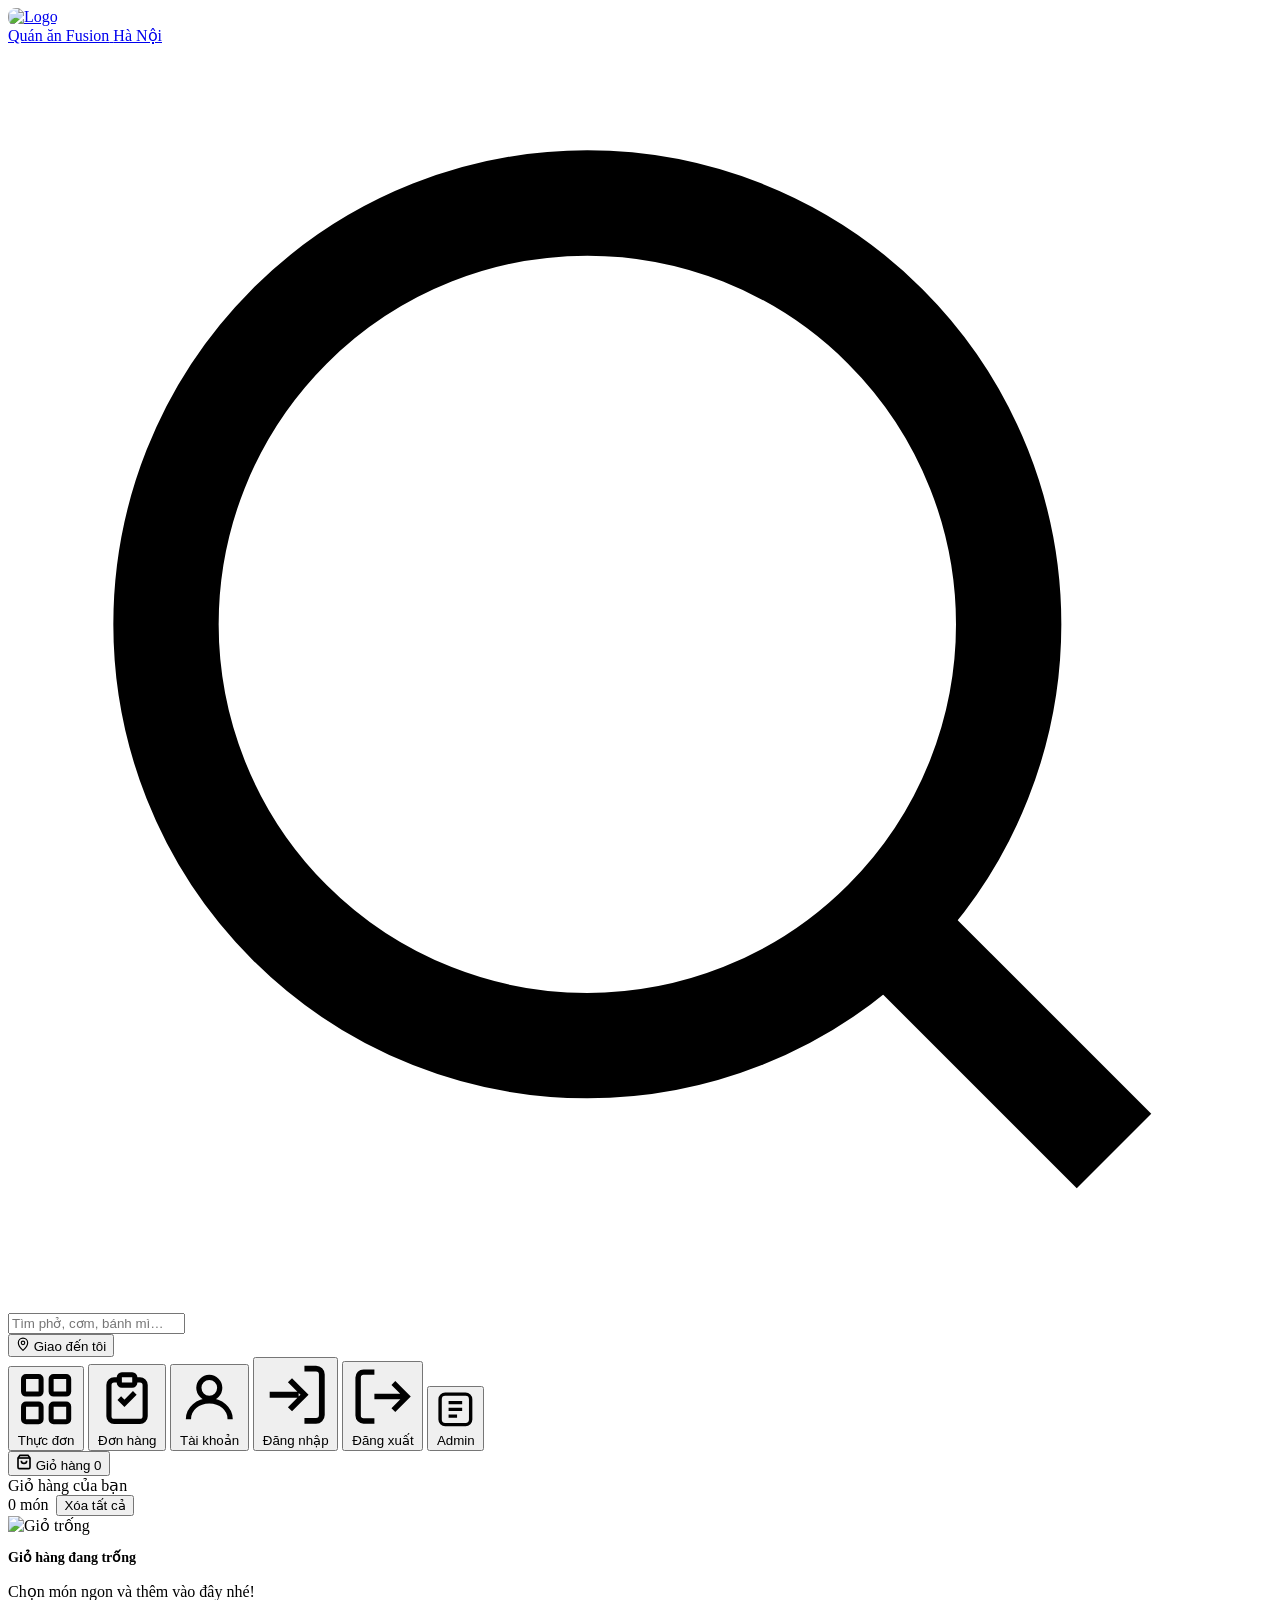
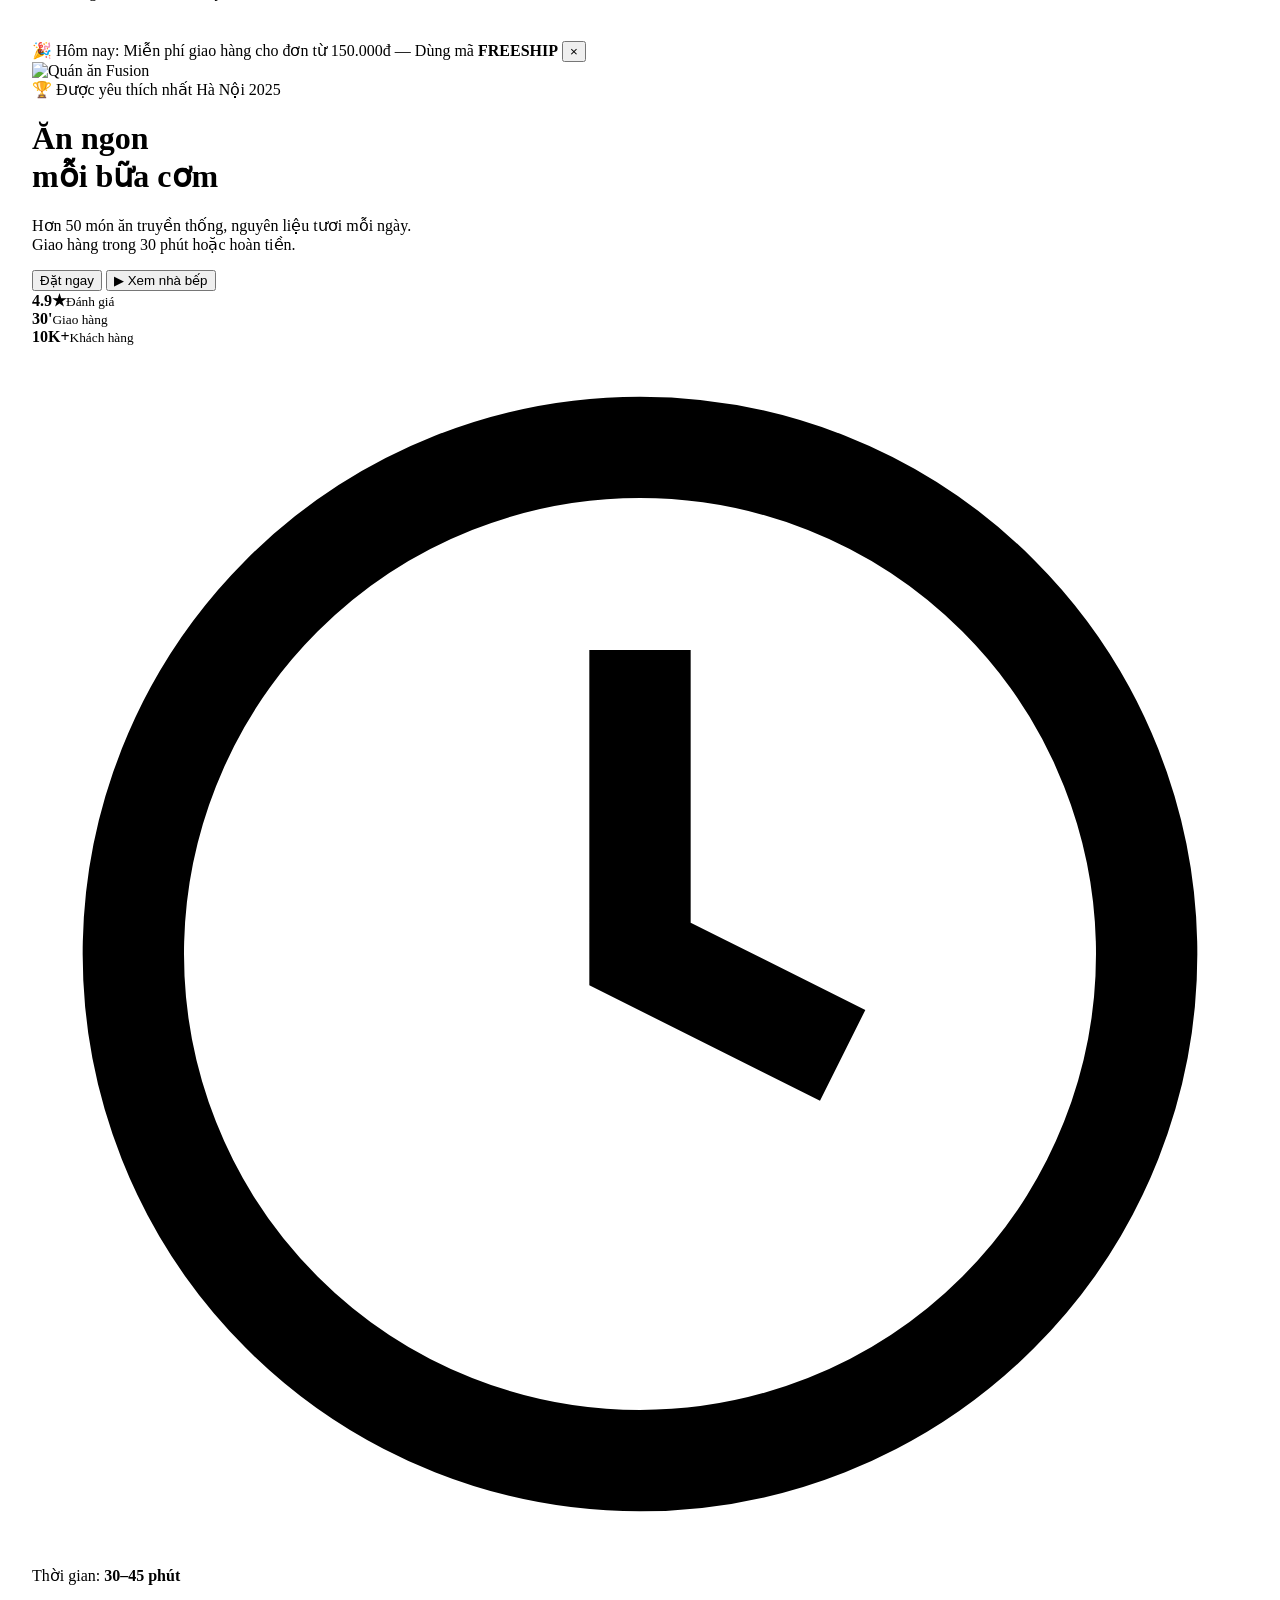
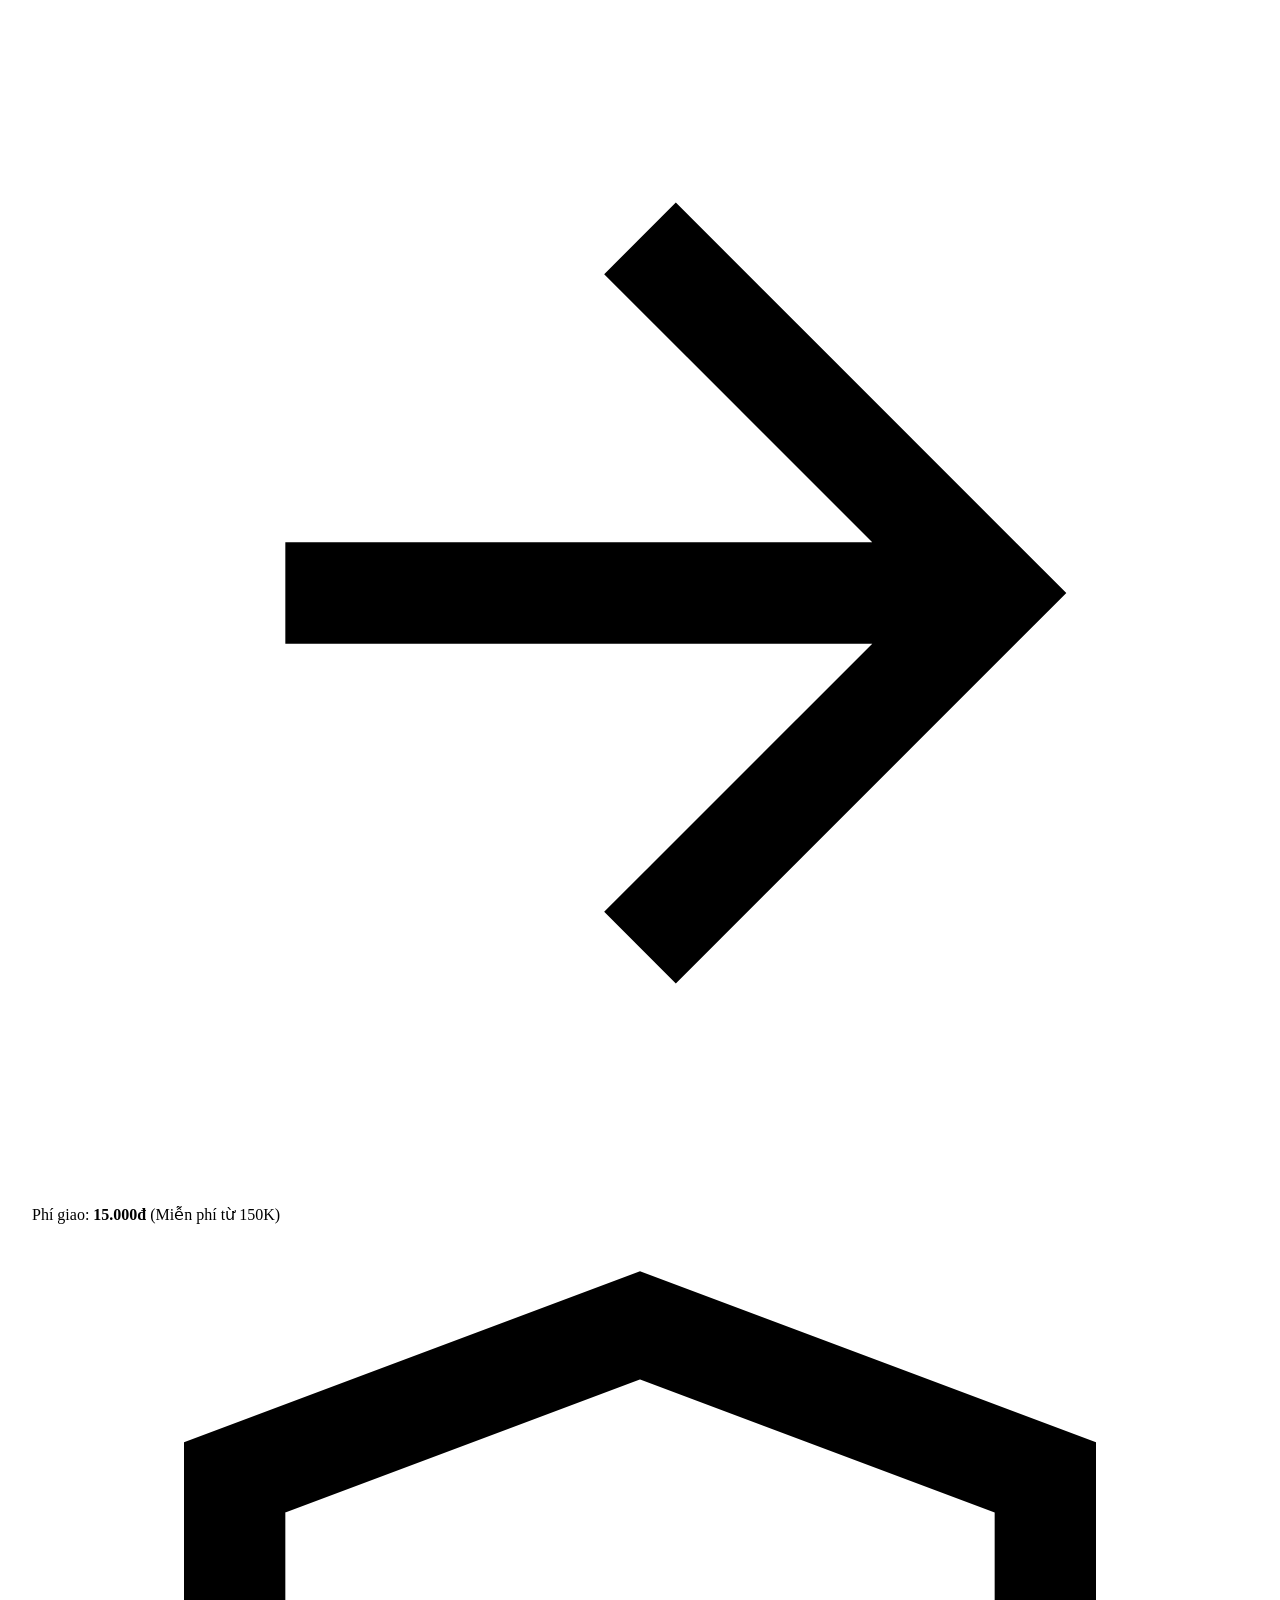
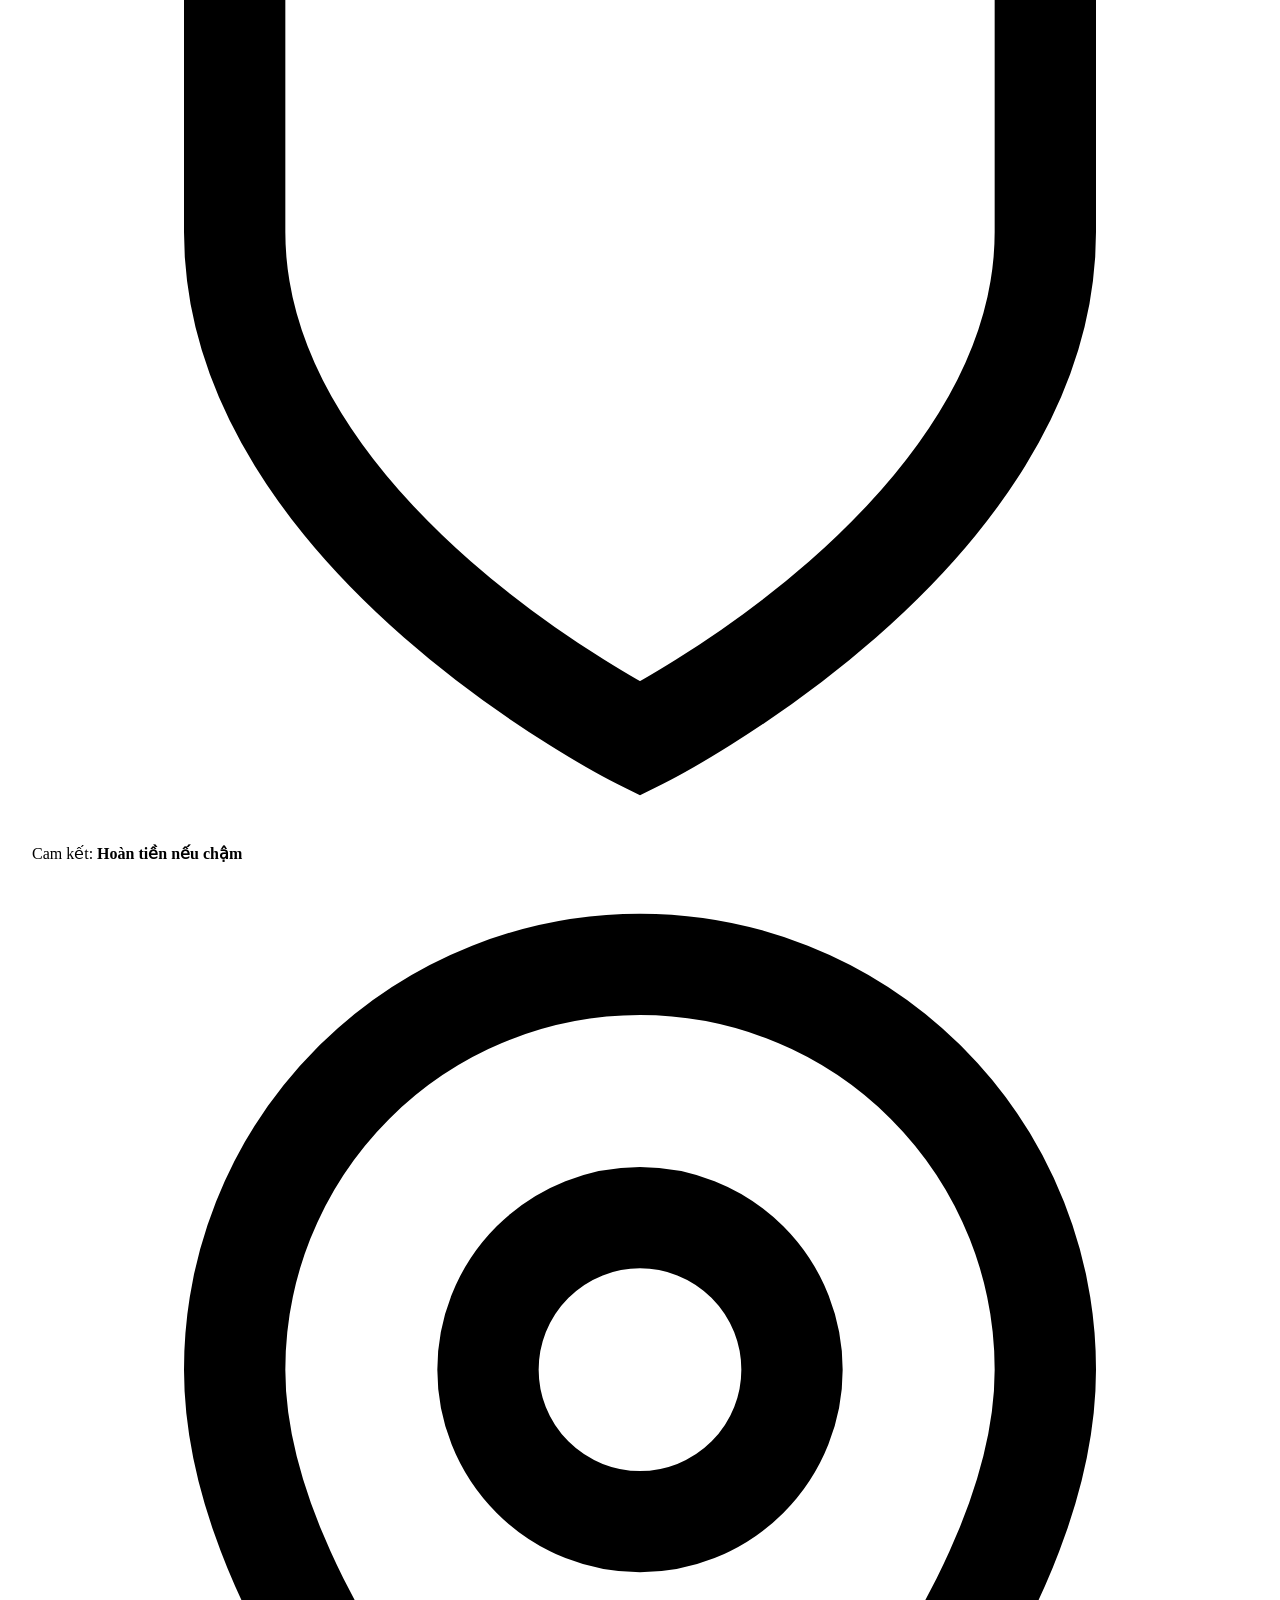
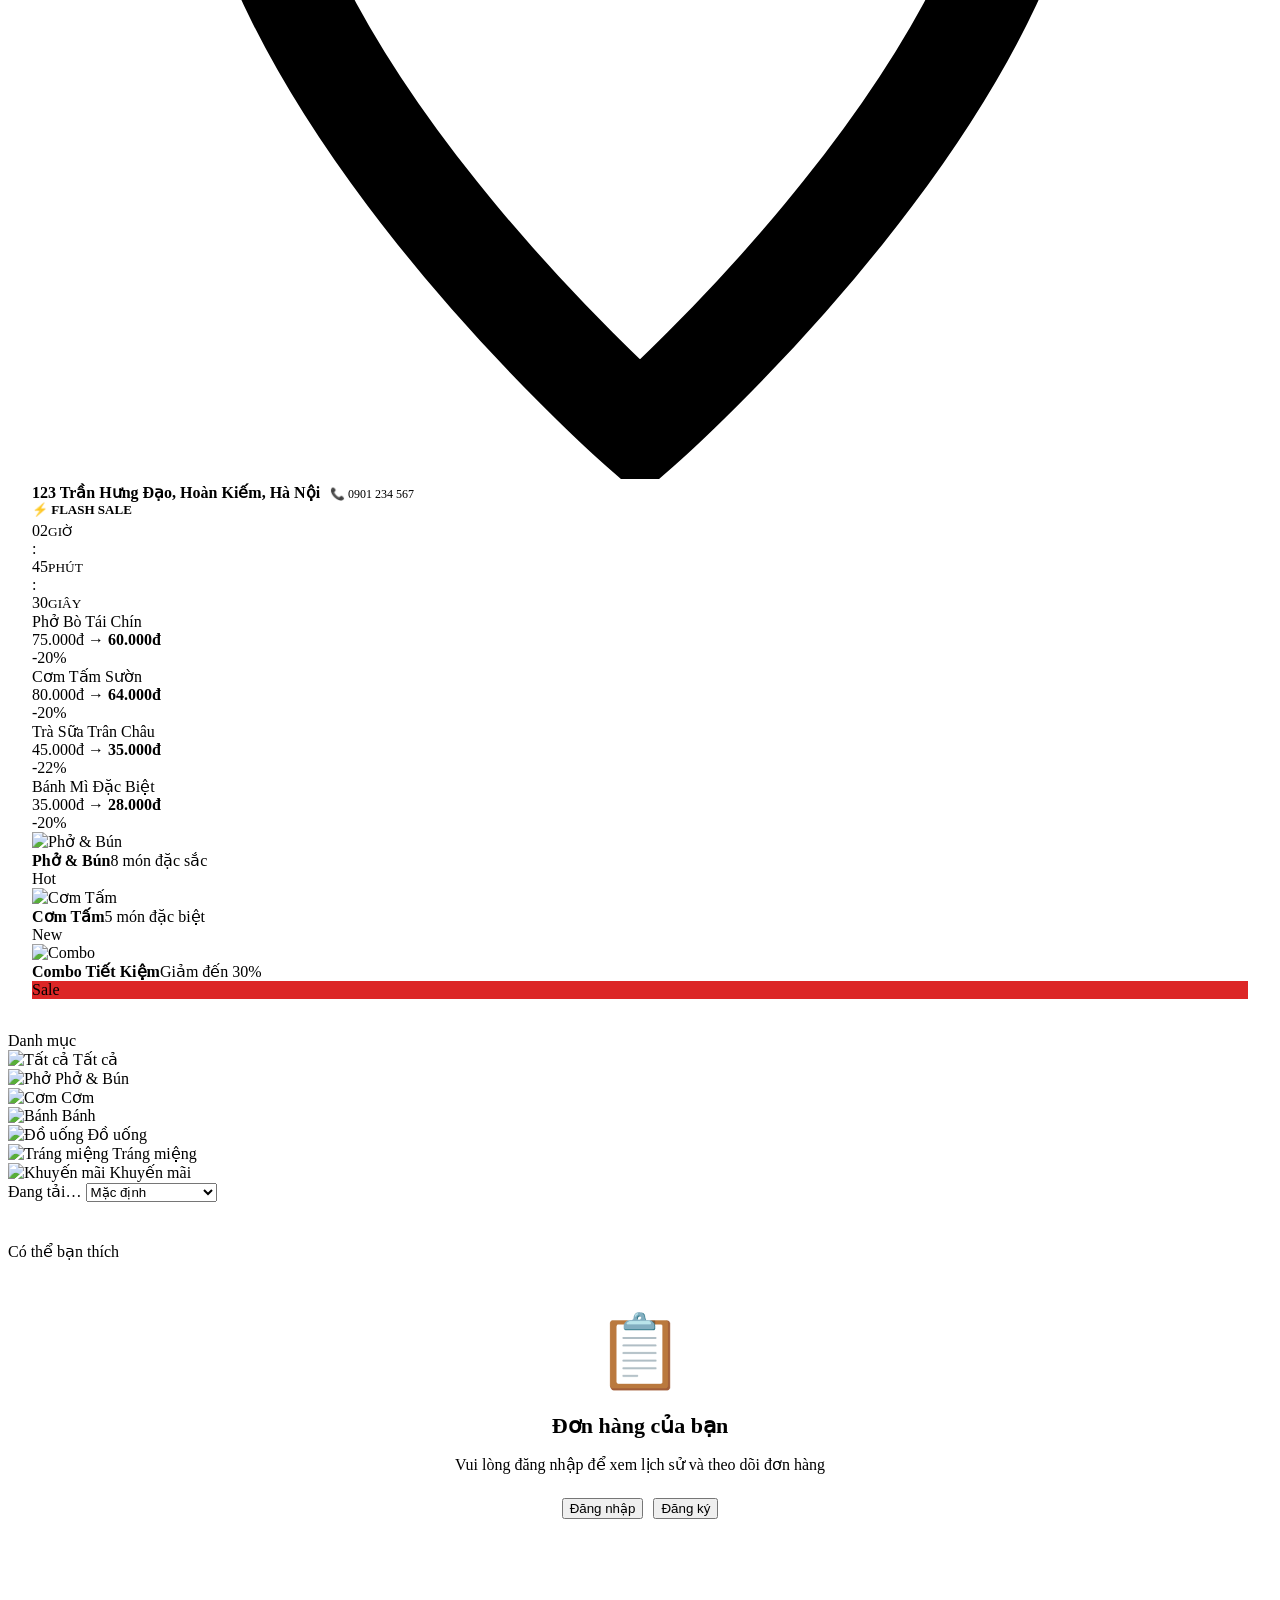
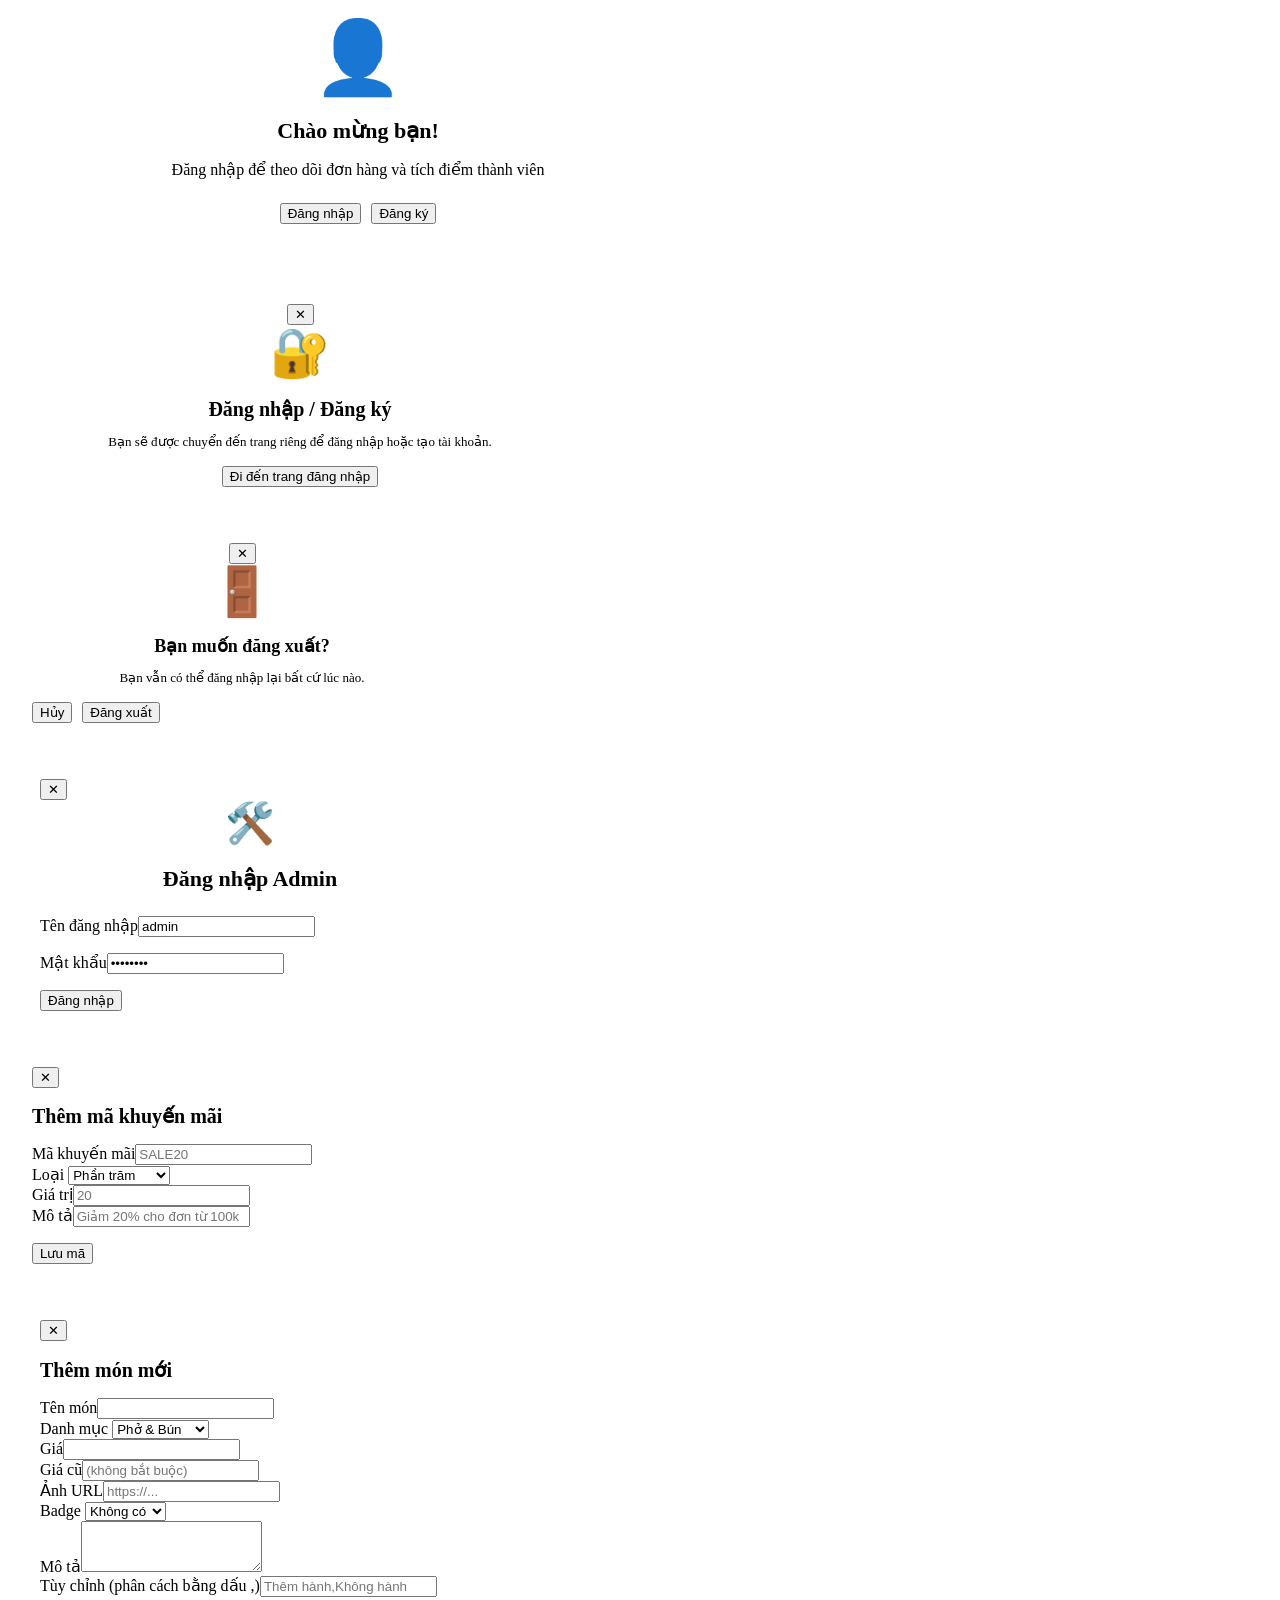
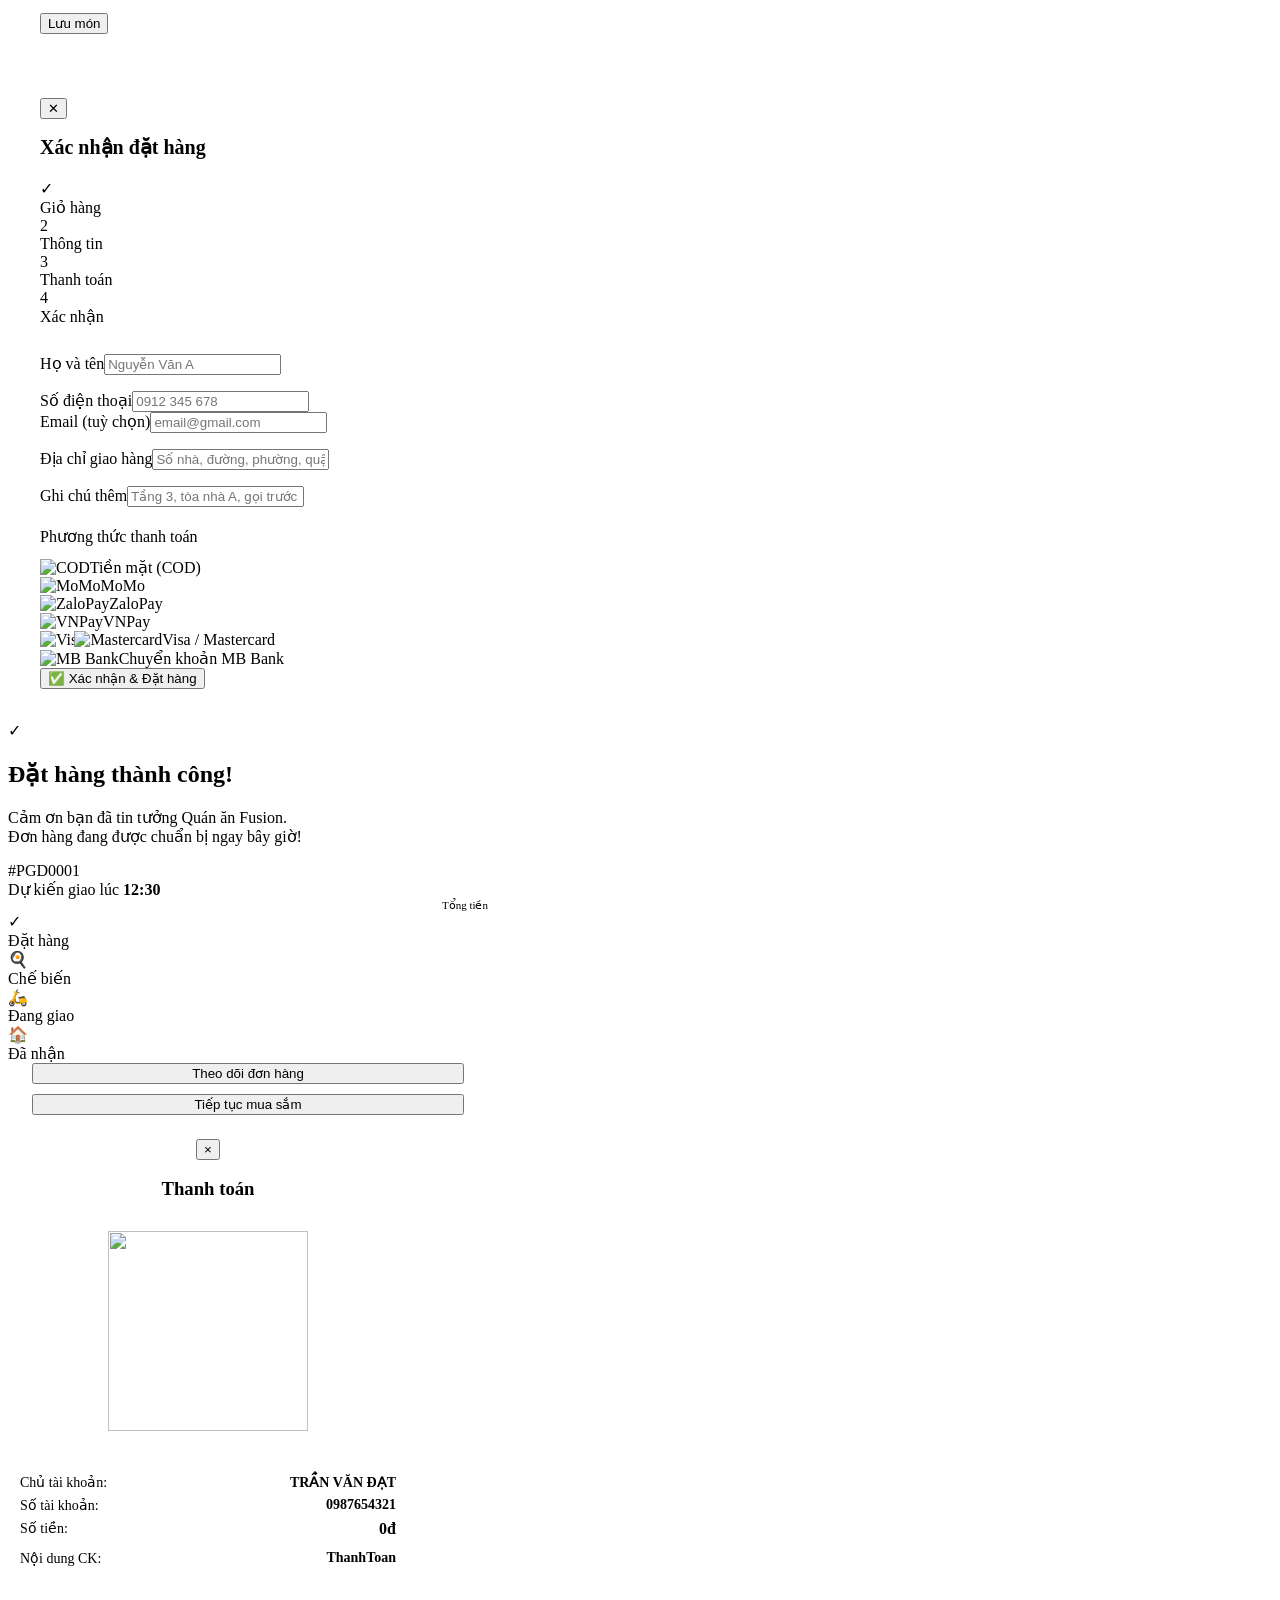
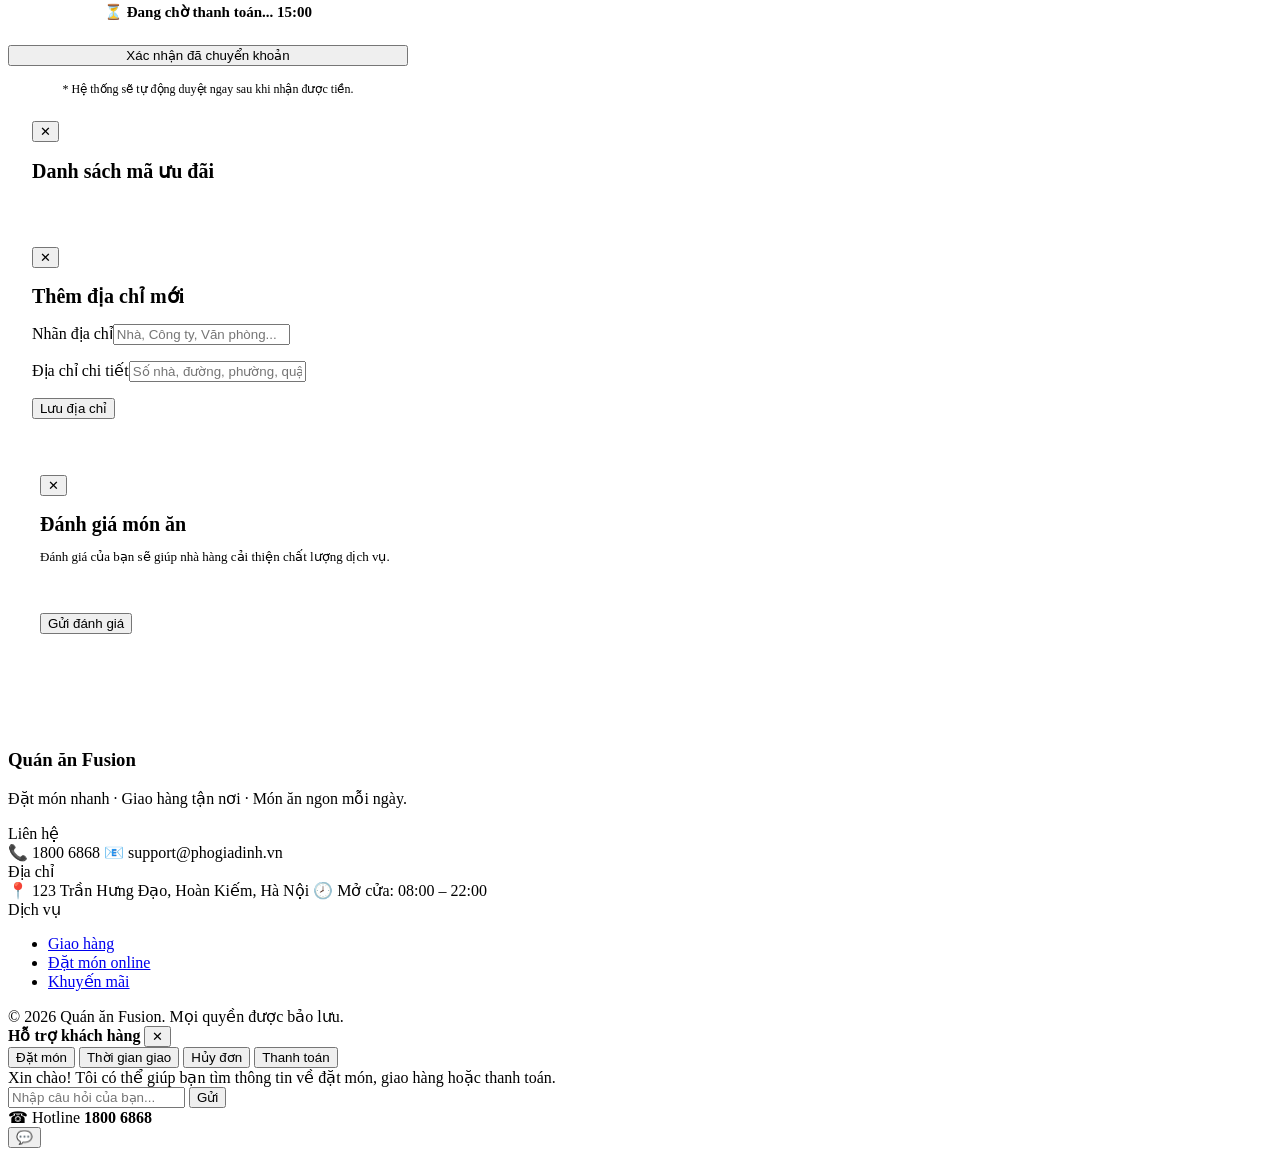
==== index.html @ 7b7c15d0 "Khoi tao trang chu index.html va cau truc co ban" ====
<!DOCTYPE html>
<html lang="vi">
<head>
<meta charset="UTF-8">
<meta name="viewport" content="width=device-width, initial-scale=1.0">
<meta name="description" content="Quán ăn Fusion – Đặt món ăn ngon, giao hàng nhanh tận nơi.">
<title>Quán ăn Fusion – Đặt Món Online</title>

<!-- ═══════════════════════════════
     CSS: Base → Layout → Components → Pages → Responsive
     ═══════════════════════════════ -->
<!-- Base -->
<link rel="stylesheet" href="css/base/variables.css">
<link rel="stylesheet" href="css/base/reset.css">
<link rel="stylesheet" href="css/base/animations.css">
<link rel="stylesheet" href="css/base/typography.css">
<!-- Layout -->
<link rel="stylesheet" href="css/layout/grid.css">
<link rel="stylesheet" href="css/layout/header.css">
<link rel="stylesheet" href="css/layout/navbar.css">
<link rel="stylesheet" href="css/layout/footer.css">
<!-- Components -->
<link rel="stylesheet" href="css/components/hero.css">
<link rel="stylesheet" href="css/components/category.css">
<link rel="stylesheet" href="css/components/product-card.css">
<link rel="stylesheet" href="css/components/search.css">
<link rel="stylesheet" href="css/components/buttons.css">
<link rel="stylesheet" href="css/components/modal.css">
<link rel="stylesheet" href="css/components/support-chat.css">
<link rel="stylesheet" href="css/components/cart-sidebar.css">
<link rel="stylesheet" href="css/components/flash-sale.css">
<link rel="stylesheet" href="css/components/review.css">
<!-- Pages -->
<link rel="stylesheet" href="css/pages/home.css">
<link rel="stylesheet" href="css/pages/profile.css">
<link rel="stylesheet" href="css/pages/cart-page.css">
<link rel="stylesheet" href="css/pages/checkout.css">
<!-- Responsive -->
<link rel="stylesheet" href="css/responsive/desktop.css">
<link rel="stylesheet" href="css/responsive/tablet.css">
<link rel="stylesheet" href="css/responsive/mobile.css">

</head>
<body>

<header>
  <div class="header-inner">

    <!-- Logo -->
    <a class="logo" href="#" onclick="showPage('menu');return false">
      <img src="images/logo-fusion.png" alt="Logo" class="logo-icon" style="height: 60px; width: 60px; object-fit: contain; border-radius: 8px;">
      <div>
        <span class="logo-name">Quán ăn Fusion</span>
        <span class="logo-tag">Hà Nội</span>
      </div>
    </a>

    <!-- Thanh tìm kiếm -->
    <div class="header-search">
      <svg viewBox="0 0 24 24" fill="none" stroke="currentColor" stroke-width="2"><circle cx="11" cy="11" r="8"/><path d="m21 21-4.35-4.35"/></svg>
      <input type="text" placeholder="Tìm phở, cơm, bánh mì…" id="search-input" autocomplete="off">
    </div>

    <!-- Vị trí giao hàng -->
    <button class="header-loc" id="header-loc-btn" onclick="requestUserLocation()">
      <svg viewBox="0 0 24 24" fill="none" stroke="currentColor" stroke-width="2" style="width:14px;height:14px"><path d="M20 10c0 6-8 13-8 13s-8-7-8-13a8 8 0 0 1 16 0Z"/><circle cx="12" cy="10" r="3"/></svg>
      <span id="header-loc-text">Giao đến tôi</span>
    </button>

    <!-- Navigation -->
    <nav>
      <button class="nav-btn active" id="nav-menu" onclick="showPage('menu')">
        <svg viewBox="0 0 24 24" fill="none" stroke="currentColor" stroke-width="2"><rect x="3" y="3" width="7" height="7" rx="1"/><rect x="14" y="3" width="7" height="7" rx="1"/><rect x="3" y="14" width="7" height="7" rx="1"/><rect x="14" y="14" width="7" height="7" rx="1"/></svg>
        <span>Thực đơn</span>
      </button>
      <button class="nav-btn" id="nav-orders" onclick="showPage('orders')">
        <svg viewBox="0 0 24 24" fill="none" stroke="currentColor" stroke-width="2"><path d="M9 5H7a2 2 0 0 0-2 2v12a2 2 0 0 0 2 2h10a2 2 0 0 0 2-2V7a2 2 0 0 0-2-2h-2"/><rect x="9" y="3" width="6" height="4" rx="1"/><path d="m9 12 2 2 4-4"/></svg>
        <span>Đơn hàng</span>
      </button>
      <button class="nav-btn" id="nav-profile" onclick="showPage('profile')">
        <svg viewBox="0 0 24 24" fill="none" stroke="currentColor" stroke-width="2"><circle cx="12" cy="8" r="4"/><path d="M4 20c0-4 3.6-7 8-7s8 3 8 7"/></svg>
        <span>Tài khoản</span>
      </button>
      <button class="nav-btn" id="nav-login" onclick="openLoginModal('login')">
        <svg viewBox="0 0 24 24" fill="none" stroke="currentColor" stroke-width="2"><path d="M15 3h4a2 2 0 0 1 2 2v14a2 2 0 0 1-2 2h-4M10 17l5-5-5-5M13 12H3"/></svg>
        <span>Đăng nhập</span>
      </button>
      <button class="nav-btn" id="nav-logout" onclick="openModal('logout-modal')">
        <svg viewBox="0 0 24 24" fill="none" stroke="currentColor" stroke-width="2"><path d="M9 21H5a2 2 0 0 1-2-2V5a2 2 0 0 1 2-2h4M16 17l5-5-5-5M21 12H9"/></svg>
        <span>Đăng xuất</span>
      </button>
      <button class="nav-btn" id="nav-admin" onclick="showPage('admin')">
        <svg viewBox="0 0 24 24" fill="none" stroke="currentColor" stroke-width="2"><rect x="3" y="3" width="18" height="18" rx="3"/><path d="M8 12h8M8 16h5M8 8h8"/></svg>
        <span>Admin</span>
      </button>
    </nav>

    <!-- Giỏ hàng dropdown -->
    <div class="cart-drop-wrap">
      <button class="cart-pill" onclick="toggleCartDropdown()">
        <svg viewBox="0 0 24 24" fill="none" stroke="currentColor" stroke-width="2.5" style="width:16px;height:16px"><path d="M6 2 3 6v14a2 2 0 0 0 2 2h14a2 2 0 0 0 2-2V6l-3-4z"/><line x1="3" y1="6" x2="21" y2="6"/><path d="M16 10a4 4 0 0 1-8 0"/></svg>
        Giỏ hàng
        <span class="c-badge" id="cart-count">0</span>
      </button>
      <div class="cart-dropdown" id="cart-dropdown">
        <div class="cart-top">
          <div class="cart-t">Giỏ hàng của bạn</div>
          <div style="display:flex;align-items:center;gap:8px">
            <span class="cart-count-tag" id="cart-count-tag">0 món</span>
            <button class="clear-btn" onclick="clearCart();closeCartDropdown()">Xóa tất cả</button>
          </div>
        </div>
        <div class="cart-body" id="cart-dropdown-body">
          <div class="cart-empty-state">
            <img src="images/foods/img_efcf13a5.jpg" alt="Giỏ trống">
            <p style="font-weight:700;font-size:14px;color:var(--text);margin-bottom:4px">Giỏ hàng đang trống</p>
            <p>Chọn món ngon và thêm vào đây nhé!</p>
          </div>
        </div>
        <div class="cart-bot" id="cart-dropdown-bot" style="display:none">
          <textarea class="note-in" rows="2" id="order-note" placeholder="Ghi chú: không ớt, thêm rau, bỏ hành…"></textarea>
          <div class="promo-wrap">
            <input class="promo-in" type="text" id="promo-code" placeholder="Mã giảm giá (VD: PHOGIA20)">
            <button class="promo-go" onclick="applyPromo()">Áp dụng</button>
          </div>
          <div class="sum-row"><span>Tạm tính</span><span id="s-sub">0đ</span></div>
          <div class="sum-row"><span>Phí giao hàng</span><span id="s-ship">15.000đ</span></div>
          <div class="sum-row disc" id="s-disc-row" style="display:none"><span>Giảm giá 🎉</span><span id="s-disc-amt"></span></div>
          <div class="sum-row tot"><span>Tổng cộng</span><span id="s-total" style="color:var(--orange)">0đ</span></div>
          <button class="cko-btn" onclick="closeCartDropdown();openCheckout()" id="cko-btn" style="margin-top:1rem">Đặt hàng ngay →</button>
        </div>
      </div>
    </div>

  </div>
</header>


<!-- ═══════════════════════════════
     TRANG CHỦ: Hero + Flash Sale + Banner danh mục
     ═══════════════════════════════ -->
<div id="page-menu" class="page active">
<div style="max-width:1280px;margin:0 auto;padding:1.5rem 1.5rem 0">

  <!-- Thông báo khuyến mãi -->
  <div class="notif-banner animate-in" id="promo-banner">
    🎉 <span>Hôm nay: Miễn phí giao hàng cho đơn từ 150.000đ — Dùng mã <strong>FREESHIP</strong></span>
    <button class="notif-close" onclick="this.closest('.notif-banner').style.display='none'">×</button>
  </div>

  <!-- Hero Banner -->
  <div class="hero animate-in">
    <div class="hero-bg"><img src="images/foods/img_56392371.jpg" alt="Quán ăn Fusion"></div>
    <div class="hero-overlay"></div>
    <div class="hero-content">
      <div class="hero-eyebrow">🏆 Được yêu thích nhất Hà Nội 2025</div>
      <h1>Ăn ngon<br>mỗi <span>bữa cơm</span></h1>
      <p class="hero-sub">Hơn 50 món ăn truyền thống, nguyên liệu tươi mỗi ngày.<br>Giao hàng trong 30 phút hoặc hoàn tiền.</p>
      <div class="hero-cta">
        <button class="btn-hero" onclick="document.getElementById('menu-grid').scrollIntoView({behavior:'smooth'})">Đặt ngay</button>
        <button class="btn-hero-out" onclick="showToast('📹 Đang mở video giới thiệu…')">▶ Xem nhà bếp</button>
      </div>
    </div>
    <div class="hero-chips">
      <div class="hero-chip"><strong>4.9★</strong><small>Đánh giá</small></div>
      <div class="hero-chip"><strong>30'</strong><small>Giao hàng</small></div>
      <div class="hero-chip"><strong>10K+</strong><small>Khách hàng</small></div>
    </div>
  </div>

  <!-- Thanh thông tin giao hàng -->
  <div class="deliv-bar animate-in">
    <div class="deliv-item">
      <svg viewBox="0 0 24 24" fill="none" stroke="currentColor" stroke-width="2"><circle cx="12" cy="12" r="10"/><polyline points="12 6 12 12 16 14"/></svg>
      Thời gian: <strong>30–45 phút</strong>
    </div>
    <div class="deliv-item">
      <svg viewBox="0 0 24 24" fill="none" stroke="currentColor" stroke-width="2"><path d="M5 12h14M12 5l7 7-7 7"/></svg>
      Phí giao: <strong>15.000đ</strong> (Miễn phí từ 150K)
    </div>
    <div class="deliv-item">
      <svg viewBox="0 0 24 24" fill="none" stroke="currentColor" stroke-width="2"><path d="M12 22s8-4 8-10V5l-8-3-8 3v7c0 6 8 10 8 10z"/></svg>
      Cam kết: <strong>Hoàn tiền nếu chậm</strong>
    </div>
    <div class="deliv-item" id="deliv-location-text" style="margin-left:auto">
      <svg viewBox="0 0 24 24" fill="none" stroke="currentColor" stroke-width="2"><path d="M20 10c0 6-8 13-8 13s-8-7-8-13a8 8 0 0 1 16 0Z"/><circle cx="12" cy="10" r="3"/></svg>
      <strong>123 Trần Hưng Đạo, Hoàn Kiếm, Hà Nội</strong>
      <span style="margin-left:6px;color:var(--muted);font-size:12px">📞 0901 234 567</span>
    </div>
  </div>

  <!-- Flash Sale -->
  <div class="flash-strip animate-in" id="flash-strip">
    <div>
      <div style="font-size:13px;font-weight:800;margin-bottom:4px">⚡ FLASH SALE</div>
      <div class="flash-timer">
        <div class="timer-block"><span id="t-h">02</span><small>GIỜ</small></div>
        <span class="timer-sep">:</span>
        <div class="timer-block"><span id="t-m">45</span><small>PHÚT</small></div>
        <span class="timer-sep">:</span>
        <div class="timer-block"><span id="t-s">30</span><small>GIÂY</small></div>
      </div>
    </div>
    <div class="flash-deals">
      <div class="flash-item" onclick="openItemById(1)">
        <div class="flash-item-name">Phở Bò Tái Chín</div>
        <div class="flash-item-price">75.000đ → <strong>60.000đ</strong></div>
        <span class="flash-item-save">-20%</span>
      </div>
      <div class="flash-item" onclick="openItemById(4)">
        <div class="flash-item-name">Cơm Tấm Sườn</div>
        <div class="flash-item-price">80.000đ → <strong>64.000đ</strong></div>
        <span class="flash-item-save">-20%</span>
      </div>
      <div class="flash-item" onclick="openItemById(9)">
        <div class="flash-item-name">Trà Sữa Trân Châu</div>
        <div class="flash-item-price">45.000đ → <strong>35.000đ</strong></div>
        <span class="flash-item-save">-22%</span>
      </div>
      <div class="flash-item" onclick="openItemById(7)">
        <div class="flash-item-name">Bánh Mì Đặc Biệt</div>
        <div class="flash-item-price">35.000đ → <strong>28.000đ</strong></div>
        <span class="flash-item-save">-20%</span>
      </div>
    </div>
  </div>

  <!-- Banner danh mục -->
  <div class="banner-strip animate-in" style="margin-bottom:2rem">
    <div class="banner-card" onclick="filterCatById('pho')">
      <img src="images/foods/img_ef33d7e3.jpg" alt="Phở & Bún">
      <div class="banner-card-overlay"><div class="banner-card-text"><strong>Phở &amp; Bún</strong><span>8 món đặc sắc</span></div></div>
      <div class="banner-tag">Hot</div>
    </div>
    <div class="banner-card" onclick="filterCatById('com')">
      <img src="images/foods/img_d7128823.jpg" alt="Cơm Tấm">
      <div class="banner-card-overlay"><div class="banner-card-text"><strong>Cơm Tấm</strong><span>5 món đặc biệt</span></div></div>
      <div class="banner-tag" style="background:var(--green)">New</div>
    </div>
    <div class="banner-card" onclick="filterCatById('khuyen-mai')">
      <img src="images/foods/img_17eb3beb.jpg" alt="Combo">
      <div class="banner-card-overlay"><div class="banner-card-text"><strong>Combo Tiết Kiệm</strong><span>Giảm đến 30%</span></div></div>
      <div class="banner-tag" style="background:#DC2626">Sale</div>
    </div>
  </div>

</div><!-- /max-width wrapper -->


  <!-- ═══════════════════════════════
       Lọc danh mục + Sort
       ═══════════════════════════════ -->
  <div class="layout">
    <div>
      <div class="sec-head animate-in"><span class="sec-title">Danh mục</span></div>

      <!-- Pills danh mục -->
      <div class="cat-row animate-in" id="cat-row">
        <div class="cat-pill active" data-cat="all"         onclick="filterCat('all',this)"><img src="images/category/all.png" alt="Tất cả"> Tất cả</div>
        <div class="cat-pill"        data-cat="pho"         onclick="filterCat('pho',this)"><img src="images/category/pho.png" alt="Phở"> Phở &amp; Bún</div>
        <div class="cat-pill"        data-cat="com"         onclick="filterCat('com',this)"><img src="images/category/com.png" alt="Cơm"> Cơm</div>
        <div class="cat-pill"        data-cat="banh"        onclick="filterCat('banh',this)"><img src="images/category/banh.png" alt="Bánh"> Bánh</div>
        <div class="cat-pill"        data-cat="nuoc"        onclick="filterCat('nuoc',this)"><img src="images/category/nuoc.png" alt="Đồ uống"> Đồ uống</div>
        <div class="cat-pill"        data-cat="trangmieng"  onclick="filterCat('trangmieng',this)"><img src="images/category/trangmieng.png" alt="Tráng miệng"> Tráng miệng</div>
        <div class="cat-pill"        data-cat="khuyen-mai"  onclick="filterCat('khuyen-mai',this)"><img src="images/category/khuyenmai.png" alt="Khuyến mãi"> Khuyến mãi</div>
      </div>

      <!-- Hàng sort + số kết quả -->
      <div class="sort-row animate-in">
        <span id="result-count">Đang tải…</span>
        <select class="sort-select" onchange="sortMenu(this.value)">
          <option value="default">Mặc định</option>
          <option value="price-asc">Giá: Thấp → Cao</option>
          <option value="price-desc">Giá: Cao → Thấp</option>
          <option value="rating">Đánh giá cao nhất</option>
          <option value="popular">Phổ biến nhất</option>
        </select>
      </div>


      <!-- Grid sản phẩm (JS render vào đây) -->
      <div class="menu-grid" id="menu-grid"></div>

      <!-- Gợi ý -->
      <div style="margin-top:2.5rem" class="animate-in">
        <div class="sec-head"><span class="sec-title">Có thể bạn thích</span></div>
        <div class="h-scroll" id="recommended"></div>
      </div>
    </div>
  </div>

</div><!-- /page-menu -->


<!-- ══════════════ PAGE: ORDERS ══════════════ -->
<div id="page-orders" class="page">
  <div class="page-wrap">
    <div id="orders-guest" style="display:block">
      <div style="text-align:center;padding:3rem 1rem;background:var(--surf);border:1px solid var(--border);border-radius:var(--r-lg)">
        <div style="font-size:72px;margin-bottom:1rem">📋</div>
        <h2 style="font-size:22px;font-weight:800;margin-bottom:.5rem">Đơn hàng của bạn</h2>
        <p style="color:var(--muted);margin-bottom:1.5rem">Vui lòng đăng nhập để xem lịch sử và theo dõi đơn hàng</p>
        <div style="display:flex;justify-content:center;gap:10px;flex-wrap:wrap">
          <button class="btn-main" style="max-width:180px" onclick="openLoginModal('login')">Đăng nhập</button>
          <button class="btn-out" style="max-width:180px" onclick="openLoginModal('register')">Đăng ký</button>
        </div>
      </div>
    </div>
    <div id="orders-logged" style="display:none">
      <div class="sec-head" style="margin-bottom:1.5rem"><span class="sec-title">Lịch sử đơn hàng</span></div>
      <div class="orders-filter">
        <button class="of-btn active" onclick="filterOrders('all',this)">Tất cả</button>
        <button class="of-btn" onclick="filterOrders('pending',this)">Đang xử lý</button>
        <button class="of-btn" onclick="filterOrders('delivering',this)">Đang giao</button>
        <button class="of-btn" onclick="filterOrders('done',this)">Hoàn thành</button>
        <button class="of-btn" onclick="filterOrders('cancelled',this)">Đã hủy</button>
      </div>
      <div id="orders-list"></div>
    </div>
  </div>
</div>

<!-- ══════════════ PAGE: PROFILE ══════════════ -->
<div id="page-profile" class="page">
  <div class="page-wrap" style="max-width:700px">
    <div id="profile-guest">
      <div style="text-align:center;padding:3rem 1rem">
        <div style="font-size:72px;margin-bottom:1rem">👤</div>
        <h2 style="font-size:22px;font-weight:800;margin-bottom:.5rem">Chào mừng bạn!</h2>
        <p style="color:var(--muted);margin-bottom:1.5rem">Đăng nhập để theo dõi đơn hàng và tích điểm thành viên</p>
        <div style="display:flex;justify-content:center;gap:10px;flex-wrap:wrap">
          <button class="btn-main" style="max-width:180px" onclick="openLoginModal('login')">Đăng nhập</button>
          <button class="btn-out" style="max-width:180px" onclick="openLoginModal('register')">Đăng ký</button>
        </div>
      </div>
    </div>
    <div id="profile-logged" style="display:none">
      <div class="profile-banner">
        <div class="p-avatar-wrap">
          <div class="p-avatar" id="p-av">?</div>
          <button class="p-avatar-edit" onclick="triggerAvatarUpload()">✏️</button>
          <input type="file" id="p-avatar-file-input" style="display:none" accept="image/*" onchange="handleAvatarFileSelect(event)">
        </div>
        <div style="flex:1">
          <div class="p-name" id="p-display-name">Tên người dùng</div>
          <div class="p-phone" id="p-display-phone">Chưa cập nhật số điện thoại</div>
          <div class="p-badges" id="profile-badges-container">
            <!-- Rendered dynamically -->
          </div>
        </div>
        <button style="background:rgba(255,255,255,.15);border:1px solid rgba(255,255,255,.25);color:#fff;padding:8px 16px;border-radius:99px;font-size:13px;font-weight:600;display:flex;align-items:center;gap:6px" onclick="openModal('logout-modal')">
          <span>↩</span>
          <span>Đăng xuất</span>
        </button>
      </div>

      <div class="profile-stats">
        <div class="p-stat"><span class="p-stat-val" id="ps-orders">0</span><div class="p-stat-lbl">Đơn hàng</div></div>
        <div class="p-stat"><span class="p-stat-val" id="ps-points">0</span><div class="p-stat-lbl">Điểm tích lũy</div></div>
        <div class="p-stat"><span class="p-stat-val" id="ps-saved">0đ</span><div class="p-stat-lbl">Đã tiết kiệm</div></div>
      </div>

      <div class="profile-section">
        <div class="ps-title">⚙️ Thông tin cá nhân</div>
        <div class="f-row" style="margin-bottom:1rem">
          <div class="form-sec"><label class="f-label">Họ</label><input class="f-in" type="text" id="pf-first" placeholder="Nguyễn"></div>
          <div class="form-sec"><label class="f-label">Tên</label><input class="f-in" type="text" id="pf-last" placeholder="Văn A"></div>
        </div>
        <div class="form-sec" style="margin-bottom:1rem"><label class="f-label">Số điện thoại</label><input class="f-in" id="pf-phone" type="text" placeholder="0912 345 678"></div>
        <div class="form-sec" style="margin-bottom:1rem"><label class="f-label">Email</label><input class="f-in" id="pf-email" type="email" placeholder="email@gmail.com"></div>
        <div class="form-sec" style="margin-bottom:1.25rem"><label class="f-label">Ngày sinh</label><input class="f-in" id="pf-birth" type="date"></div>
        <button class="btn-main" onclick="saveProfile()">Lưu thay đổi</button>
      </div>

      <div class="profile-section">
        <div class="ps-title">📍 Địa chỉ giao hàng</div>
        <div id="profile-address-list"></div>
      </div>

      <div class="profile-section">
        <div class="ps-title">💳 Thanh toán & Ưu đãi</div>
        <div class="menu-list-item" onclick="showToast('💰 Số dư ví đang cập nhật')">
          <div class="mli-left"><div class="mli-icon">💰</div><div><div class="mli-label">Ví Quán ăn Fusion</div><div class="mli-sub" id="wallet-balance">Số dư: 0đ</div></div></div>
          <span class="mli-arrow">›</span>
        </div>
        <div class="menu-list-item" onclick="showToast('🎁 Bạn đang có 2 mã khuyến mãi khả dụng')">
          <div class="mli-left"><div class="mli-icon">🎁</div><div><div class="mli-label">Mã ưu đãi</div><div class="mli-sub" id="promo-count">2 mã đang hoạt động</div></div></div>
          <span class="mli-arrow">›</span>
        </div>
        <div class="menu-list-item" onclick="showToast('⭐ Tích điểm để đổi ưu đãi')">
          <div class="mli-left"><div class="mli-icon">⭐</div><div><div class="mli-label">Điểm thành viên</div><div class="mli-sub" id="point-summary">0 điểm → đổi được 0đ</div></div></div>
          <span class="mli-arrow">›</span>
        </div>
      </div>

      <div class="profile-section">
        <div class="ps-title">🔔 Cài đặt</div>
        <div class="menu-list-item" onclick="toggleNotification('order')">
          <div class="mli-left"><div class="mli-icon">🔔</div><div><div class="mli-label">Thông báo đơn hàng</div><div class="mli-sub">Nhận cập nhật khi đơn đang xử lý</div></div></div>
          <span id="notify-order" style="font-size:12px;font-weight:700;color:var(--orange)">BẬT</span>
        </div>
        <div class="menu-list-item" onclick="toggleNotification('promo')">
          <div class="mli-left"><div class="mli-icon">🎁</div><div><div class="mli-label">Thông báo khuyến mãi</div><div class="mli-sub">Nhận mã giảm giá mới</div></div></div>
          <span id="notify-promo" style="font-size:12px;font-weight:700;color:var(--orange)">BẬT</span>
        </div>
        <div class="menu-list-item" id="profile-change-pw-btn" onclick="openPasswordSection()">
          <div class="mli-left"><div class="mli-icon">🔒</div><div><div class="mli-label">Đổi mật khẩu</div></div></div>
          <span class="mli-arrow">›</span>
        </div>
        <div id="password-section" style="display:none;margin-top:1rem;padding:1rem;border:1px solid var(--border);border-radius:var(--r-md);background:var(--surf)">
          <div class="form-sec" style="margin-bottom:1rem"><label class="f-label">Mật khẩu cũ</label><input class="f-in" id="pw-old" type="password"></div>
          <div class="form-sec" style="margin-bottom:1rem"><label class="f-label">Mật khẩu mới</label><input class="f-in" id="pw-new" type="password"></div>
          <div class="form-sec" style="margin-bottom:1rem"><label class="f-label">Nhập lại mật khẩu mới</label><input class="f-in" id="pw-confirm" type="password"></div>
          <button class="btn-main" onclick="changePassword()">Đổi mật khẩu</button>
        </div>
        <div class="menu-list-item" onclick="showToast('📞 Liên hệ hỗ trợ: 1800-6868')">
          <div class="mli-left"><div class="mli-icon">📞</div><div><div class="mli-label">Hỗ trợ khách hàng</div><div class="mli-sub">1800-6868 · 24/7</div></div></div>
          <span class="mli-arrow">›</span>
        </div>
      </div>
    </div>
  </div>
</div>

<!-- ══════════════ PAGE: ADMIN ══════════════ -->
<div id="page-admin" class="page">
  <div class="page-wrap">
    <div id="admin-locked" style="display:none">
      <div class="empty-state" style="padding:4rem 1rem">
        <div class="empty-state-icon">🔐</div>
        <h3>Admin chưa đăng nhập</h3>
        <p>Vui lòng đăng nhập bằng tài khoản quản trị để mở bảng điều khiển</p>
        <button class="btn-main" style="max-width:220px;margin:1rem auto 0" onclick="openModal('admin-login-modal')">Đăng nhập Admin</button>
      </div>
    </div>
    <div id="admin-dashboard" style="display:none">
      <div class="admin-shell">
        <aside class="admin-sidebar">
          <h3>Quản trị</h3>
          <button class="admin-side-btn active" onclick="switchAdminPanel('overview',this)"><img src="images/admin/overview.png" alt="Tổng quan"> Tổng quan</button>
          <button class="admin-side-btn" onclick="switchAdminPanel('orders',this)"><img src="images/admin/orders.png" alt="Đơn hàng"> Đơn hàng</button>
          <button class="admin-side-btn" onclick="switchAdminPanel('items',this)"><img src="images/admin/products.png" alt="Sản phẩm"> Sản phẩm</button>
          <button class="admin-side-btn" onclick="switchAdminPanel('promos',this)"><img src="images/category/khuyenmai.png" alt="Khuyến mãi"> Khuyến mãi</button>
          <button class="admin-side-btn" onclick="switchAdminPanel('reports',this)"><img src="images/admin/reports.png" alt="Báo cáo"> Báo cáo</button>
          <button class="admin-side-btn" style="margin-top:.5rem;color:var(--red)" onclick="logoutAdmin()"><img src="images/admin/logout.png" alt="Đăng xuất"> Đăng xuất</button>
        </aside>
        <section class="admin-main">
          <div class="admin-panel active" id="admin-panel-overview">
            <div class="admin-panel-head">
              <div>
                <div class="sec-title">Tổng quan hôm nay</div>
                <div style="font-size:12px;color:var(--muted)">Cập nhật lúc <span id="admin-now"></span></div>
              </div>
              <button class="btn-main" style="width:auto;padding:10px 14px" onclick="openAdminItemModal()">➕ Thêm món</button>
            </div>
            <div class="admin-stats">
              <div class="admin-stat"><strong id="admin-stat-orders">0</strong><span>Đơn hôm nay</span></div>
              <div class="admin-stat"><strong id="admin-stat-revenue">0đ</strong><span>Doanh thu</span></div>
              <div class="admin-stat"><strong id="admin-stat-items">0</strong><span>Món đang bán</span></div>
              <div class="admin-stat"><strong id="admin-stat-pending">0</strong><span>Đơn chờ xử lý</span></div>
            </div>
            <div class="admin-form-grid" style="margin-top:1rem">
              <div class="profile-section" style="margin:0">
                <div class="ps-title">📦 Đơn gần đây</div>
                <div id="admin-recent-orders"></div>
              </div>
              <div class="profile-section" style="margin:0">
                <div class="ps-title">🍽 Top bán chạy</div>
                <div id="admin-top-items"></div>
              </div>
            </div>
          </div>

          <div class="admin-panel" id="admin-panel-orders">
            <div class="admin-panel-head">
              <div class="sec-title">Quản lý đơn hàng</div>
              <div style="display:flex;align-items:center;gap:8px;flex-wrap:wrap">
                <input class="admin-input" id="admin-order-search" type="search" placeholder="Tìm mã / khách / SĐT" style="max-width:240px" oninput="renderAdminOrders()">
                <select class="admin-select" id="admin-order-filter" style="max-width:180px" onchange="renderAdminOrders()">
                  <option value="all">Tất cả</option>
                  <option value="pending">Đang xử lý</option>
                  <option value="delivering">Đang giao</option>
                  <option value="done">Hoàn thành</option>
                  <option value="cancelled">Đã hủy</option>
                </select>
                <select class="admin-select" id="admin-date-filter" style="max-width:150px" onchange="renderAdminOrders()">
                  <option value="all">Tất cả ngày</option>
                  <option value="today">Hôm nay</option>
                  <option value="7days">7 ngày qua</option>
                  <option value="30days">30 ngày qua</option>
                </select>
                <button class="btn-main" style="width:auto;padding:10px 14px" onclick="exportAdminOrders()">📤 Xuất CSV</button>
              </div>
            </div>
            <div id="admin-orders-table"></div>
          </div>

          <div class="admin-panel" id="admin-panel-items">
            <div class="admin-panel-head">
              <div class="sec-title">Quản lý món ăn</div>
              <div style="display:flex;align-items:center;gap:8px;flex-wrap:wrap">
                <input class="admin-input" id="admin-item-search" type="search" placeholder="Tìm món ăn" style="max-width:240px" oninput="renderAdminItems()">
                <select class="admin-select" id="admin-item-category" style="max-width:180px" onchange="renderAdminItems()">
                  <option value="all">Tất cả danh mục</option>
                  <option value="pho">Phở</option>
                  <option value="com">Cơm</option>
                  <option value="bun">Bún</option>
                  <option value="banhmi">Bánh mì</option>
                  <option value="drink">Đồ uống</option>
                </select>
                <button class="btn-main" style="width:auto;padding:10px 14px" onclick="openAdminItemModal()">➕ Thêm món</button>
              </div>
            </div>
            <div id="admin-items-table"></div>
          </div>

          <div class="admin-panel" id="admin-panel-promos">
            <div class="admin-panel-head">
              <div class="sec-title">Khuyến mãi</div>
              <button class="btn-main" style="width:auto;padding:10px 14px" onclick="openAdminPromoModal()">➕ Thêm mã</button>
            </div>
            <div class="profile-section" style="margin:0">
              <div class="ps-title">Danh sách mã</div>
              <div id="admin-promo-list"></div>
            </div>
          </div>

          <div class="admin-panel" id="admin-panel-reports">
            <div class="admin-panel-head">
              <div class="sec-title">Báo cáo bán hàng</div>
              <button class="btn-main" style="width:auto;padding:10px 14px" onclick="exportAdminOrders()">📤 Xuất báo cáo</button>
            </div>
            <div class="admin-stats">
              <div class="admin-stat"><strong id="admin-report-total-orders">0</strong><span>Tổng đơn</span></div>
              <div class="admin-stat"><strong id="admin-report-revenue">0đ</strong><span>Doanh thu</span></div>
              <div class="admin-stat"><strong id="admin-report-complete">0%</strong><span>Tỷ lệ hoàn thành</span></div>
              <div class="admin-stat"><strong id="admin-report-cancel">0</strong><span>Đơn hủy</span></div>
            </div>
            <div class="admin-form-grid" style="margin-top:1rem">
              <div class="profile-section" style="margin:0">
                <div class="ps-title">📊 Top món bán chạy</div>
                <div id="admin-report-top-items"></div>
              </div>
              <div class="profile-section" style="margin:0">
                <div class="ps-title">🗂 Trạng thái đơn hàng</div>
                <div id="admin-report-status"></div>
              </div>
            </div>
          </div>
        </section>
      </div>
    </div>
  </div>
</div>


<!-- ═══════════════════════════════
     MODALS — Auth
     ═══════════════════════════════ -->

<!-- Modal: Đăng nhập / Đăng ký (redirect) -->
<div class="ov" id="login-modal" onclick="closeOvOutside(event,'login-modal')">
  <div class="modal" style="padding:2rem;max-width:520px;text-align:center">
    <button class="modal-close" onclick="closeModal('login-modal')">✕</button>
    <div style="font-size:48px;margin-bottom:.75rem">🔐</div>
    <h2 style="font-size:20px;font-weight:900;color:var(--brown);margin-bottom:.5rem">Đăng nhập / Đăng ký</h2>
    <p style="font-size:13px;color:var(--muted);margin-bottom:1rem">Bạn sẽ được chuyển đến trang riêng để đăng nhập hoặc tạo tài khoản.</p>
    <button class="btn-main" onclick="window.location.href='src/partials/auth.html'">Đi đến trang đăng nhập</button>
  </div>
</div>

<!-- Modal: Đăng xuất -->
<div class="ov" id="logout-modal" onclick="closeOvOutside(event,'logout-modal')">
  <div class="modal" style="padding:1.5rem;max-width:420px;text-align:center">
    <button class="modal-close" onclick="closeModal('logout-modal')">✕</button>
    <div style="font-size:48px;margin-bottom:.75rem">🚪</div>
    <h2 style="font-size:18px;font-weight:900;color:var(--brown);margin-bottom:.5rem">Bạn muốn đăng xuất?</h2>
    <p style="font-size:13px;color:var(--muted);margin-bottom:1rem">Bạn vẫn có thể đăng nhập lại bất cứ lúc nào.</p>
    <div style="display:flex;gap:10px">
      <button class="btn-out" style="margin-top:0" onclick="closeModal('logout-modal')">Hủy</button>
      <button class="btn-main" style="margin-top:0" onclick="closeModal('logout-modal');doLogout()">Đăng xuất</button>
    </div>
  </div>
</div>


<!-- ═══════════════════════════════
     MODALS — Admin
     ═══════════════════════════════ -->

<!-- Modal: Đăng nhập Admin -->
<div class="ov" id="admin-login-modal" onclick="closeOvOutside(event,'admin-login-modal')">
  <div class="modal" style="padding:2rem;max-width:420px">
    <button class="modal-close" onclick="closeModal('admin-login-modal')">✕</button>
    <div style="text-align:center;margin-bottom:1.5rem">
      <div style="font-size:40px;margin-bottom:.5rem">🛠️</div>
      <h2 style="font-size:22px;font-weight:900;color:var(--brown)">Đăng nhập Admin</h2>
    </div>
    <div class="form-sec"><label class="f-label">Tên đăng nhập</label><input class="f-in" id="admin-user" type="text" value="admin"></div>
    <div class="form-sec" style="margin-top:1rem"><label class="f-label">Mật khẩu</label><input class="f-in" id="admin-pass" type="password" value="admin123"></div>
    <button class="btn-main" style="margin-top:1rem" onclick="doAdminLogin()">Đăng nhập</button>
  </div>
</div>

<!-- Modal: Thêm / sửa mã khuyến mãi -->
<div class="ov" id="admin-promo-modal" onclick="closeOvOutside(event,'admin-promo-modal')">
  <div class="modal" style="padding:1.5rem;max-width:460px">
    <button class="modal-close" onclick="closeModal('admin-promo-modal')">✕</button>
    <h2 style="font-size:20px;font-weight:900;color:var(--brown);margin-bottom:1rem" id="admin-promo-title">Thêm mã khuyến mãi</h2>
    <div class="admin-form-grid">
      <div class="form-sec full"><label class="f-label">Mã khuyến mãi</label><input class="f-in" id="admin-promo-code" type="text" placeholder="SALE20"></div>
      <div class="form-sec"><label class="f-label">Loại</label>
        <select class="admin-select" id="admin-promo-type">
          <option value="percent">Phần trăm</option>
          <option value="fixed">Giảm tiền</option>
          <option value="ship">Miễn phí ship</option>
        </select>
      </div>
      <div class="form-sec"><label class="f-label">Giá trị</label><input class="f-in" id="admin-promo-value" type="number" placeholder="20"></div>
      <div class="form-sec full"><label class="f-label">Mô tả</label><input class="f-in" id="admin-promo-label" type="text" placeholder="Giảm 20% cho đơn từ 100k"></div>
    </div>
    <button class="btn-main" style="margin-top:1rem" onclick="saveAdminPromo()">Lưu mã</button>
  </div>
</div>

<!-- Modal: Thêm / sửa món ăn -->
<div class="ov" id="admin-item-modal" onclick="closeOvOutside(event,'admin-item-modal')">
  <div class="modal" style="padding:2rem;max-width:520px">
    <button class="modal-close" onclick="closeModal('admin-item-modal')">✕</button>
    <h2 style="font-size:20px;font-weight:900;color:var(--brown);margin-bottom:1rem" id="admin-item-title">Thêm món mới</h2>
    <div class="admin-form-grid">
      <div class="form-sec full"><label class="f-label">Tên món</label><input class="f-in" id="admin-item-name" type="text"></div>
      <div class="form-sec"><label class="f-label">Danh mục</label>
        <select class="admin-select" id="admin-item-cat">
          <option value="pho">Phở &amp; Bún</option>
          <option value="com">Cơm</option>
          <option value="banh">Bánh</option>
          <option value="nuoc">Đồ uống</option>
          <option value="trangmieng">Tráng miệng</option>
          <option value="khuyen-mai">Khuyến mãi</option>
        </select>
      </div>
      <div class="form-sec"><label class="f-label">Giá</label><input class="f-in" id="admin-item-price" type="number"></div>
      <div class="form-sec"><label class="f-label">Giá cũ</label><input class="f-in" id="admin-item-old" type="number" placeholder="(không bắt buộc)"></div>
      <div class="form-sec"><label class="f-label">Ảnh URL</label><input class="f-in" id="admin-item-img" type="text" placeholder="https://..."></div>
      <div class="form-sec"><label class="f-label">Badge</label>
        <select class="admin-select" id="admin-item-badge">
          <option value="">Không có</option>
          <option value="Bestseller">Bestseller</option>
          <option value="New">New</option>
          <option value="Sale">Sale</option>
        </select>
      </div>
      <div class="form-sec full"><label class="f-label">Mô tả</label><textarea class="admin-textarea" id="admin-item-desc" rows="3"></textarea></div>
      <div class="form-sec full"><label class="f-label">Tùy chỉnh (phân cách bằng dấu ,)</label><input class="f-in" id="admin-item-toppings" type="text" placeholder="Thêm hành,Không hành"></div>
    </div>
    <button class="btn-main" style="margin-top:1rem" onclick="saveAdminItem()">Lưu món</button>
  </div>
</div>


<!-- ═══════════════════════════════
     MODALS — Checkout & Cart
     ═══════════════════════════════ -->

<!-- Modal: Chi tiết món ăn (JS render nội dung) -->
<div class="ov" id="item-modal" onclick="closeOvOutside(event,'item-modal')">
  <div class="modal" id="item-modal-body" style="max-width:580px;padding:0"></div>
</div>

<!-- Modal: Xác nhận đặt hàng / Checkout -->
<div class="ov" id="ck-modal" onclick="closeOvOutside(event,'ck-modal')">
  <div class="modal" style="padding:2rem;max-width:520px">
    <button class="modal-close" onclick="closeModal('ck-modal')">✕</button>
    <h2 style="font-size:20px;font-weight:900;color:var(--brown);margin-bottom:.5rem">Xác nhận đặt hàng</h2>
    <div class="ck-steps" style="margin:1.25rem 0 1.75rem">
      <div class="ck-step"><div class="ck-dot done">✓</div><div class="ck-lbl">Giỏ hàng</div></div>
      <div class="ck-step"><div class="ck-dot active">2</div><div class="ck-lbl active">Thông tin</div></div>
      <div class="ck-step"><div class="ck-dot">3</div><div class="ck-lbl">Thanh toán</div></div>
      <div class="ck-step"><div class="ck-dot">4</div><div class="ck-lbl">Xác nhận</div></div>
    </div>
    <div class="form-sec"><label class="f-label">Họ và tên</label><input class="f-in" id="ck-name" type="text" placeholder="Nguyễn Văn A"></div>
    <div class="f-row" style="margin:1rem 0">
      <div class="form-sec"><label class="f-label">Số điện thoại</label><input class="f-in" id="ck-phone" type="text" placeholder="0912 345 678"></div>
      <div class="form-sec"><label class="f-label">Email (tuỳ chọn)</label><input class="f-in" type="email" placeholder="email@gmail.com"></div>
    </div>
    <div class="form-sec" style="margin-bottom:1rem"><label class="f-label">Địa chỉ giao hàng</label><input class="f-in" id="ck-addr" type="text" placeholder="Số nhà, đường, phường, quận, TP"></div>
    <div class="form-sec" style="margin-bottom:1.25rem"><label class="f-label">Ghi chú thêm</label><input class="f-in" type="text" placeholder="Tầng 3, tòa nhà A, gọi trước khi đến…"></div>
    <div id="points-redemption-box" style="display:none;margin-bottom:1.25rem;padding:12px;background:var(--orange-l);border:1px solid rgba(232,82,26,.2);border-radius:var(--r-sm)">
      <label style="display:flex;align-items:center;gap:8px;font-size:13px;cursor:pointer;font-weight:600;color:var(--text)">
        <input type="checkbox" id="ck-use-points" onchange="updCheckoutTotal()">
        Dùng điểm tích lũy: <span id="ck-avail-points">0</span> điểm (giảm <span id="ck-points-val">0đ</span>)
      </label>
    </div>
    <div class="f-label" style="margin-bottom:.75rem">Phương thức thanh toán</div>
    <div class="pay-opts" id="pay-opts">
      <div class="pay-opt sel" onclick="selPay(this,'cod')"><img src="images/payment/cod.png" class="pay-badge" alt="COD"><span>Tiền mặt (COD)</span></div>
      <div class="pay-opt" onclick="selPay(this,'momo')"><img src="images/payment/momo.svg" class="pay-badge" alt="MoMo"><span>MoMo</span></div>
      <div class="pay-opt" onclick="selPay(this,'zalopay')"><img src="images/payment/zalopay.png" class="pay-badge" alt="ZaloPay"><span>ZaloPay</span></div>
      <div class="pay-opt" onclick="selPay(this,'vnpay')"><img src="images/payment/vnpay.svg" class="pay-badge" alt="VNPay"><span>VNPay</span></div>
      <div class="pay-opt" onclick="selPay(this,'card')" style="grid-column:span 2"><span class="pay-icon-stack"><img src="images/payment/visa.png" class="pay-badge" alt="Visa"><img src="images/payment/mastercard.png" class="pay-badge" alt="Mastercard" style="margin-left:-10px"></span><span>Visa / Mastercard</span></div>
      <div class="pay-opt" onclick="selPay(this,'bank')"><img src="images/payment/mbbank.png" class="pay-badge" alt="MB Bank"><span>Chuyển khoản MB Bank</span></div>
    </div>


    <div class="ck-summary" id="ck-summary-box"></div>
    <button class="btn-main" onclick="confirmOrder()">✅ Xác nhận &amp; Đặt hàng</button>
  </div>
</div>

<!-- Modal: Đặt hàng thành công -->
<div class="ov" id="success-modal">
  <div class="modal" style="padding:0;max-width:480px;overflow:hidden">
    <div class="success-anim">
      <div class="success-circle">✓</div>
      <h2>Đặt hàng thành công!</h2>
      <p>Cảm ơn bạn đã tin tưởng Quán ăn Fusion.<br>Đơn hàng đang được chuẩn bị ngay bây giờ!</p>
      <div class="order-info-box">
        <div>
          <div class="oib-id" id="success-oid">#PGD0001</div>
          <div class="oib-eta">Dự kiến giao lúc <strong id="success-eta">12:30</strong></div>
        </div>
        <div style="text-align:right">
          <div style="font-size:11px;color:var(--muted)">Tổng tiền</div>
          <div style="font-size:16px;font-weight:900;color:var(--orange)" id="success-total"></div>
        </div>
      </div>
      <div class="track-strip">
        <div class="ts-step done"><div class="ts-dot done">✓</div><div class="ts-lbl done">Đặt hàng</div></div>
        <div class="ts-step curr"><div class="ts-dot curr">🍳</div><div class="ts-lbl curr">Chế biến</div></div>
        <div class="ts-step"><div class="ts-dot">🛵</div><div class="ts-lbl">Đang giao</div></div>
        <div class="ts-step"><div class="ts-dot">🏠</div><div class="ts-lbl">Đã nhận</div></div>
      </div>
    </div>
    <div style="padding:0 1.5rem 1.5rem;display:flex;flex-direction:column;gap:10px">
      <button class="btn-main" onclick="closeModal('success-modal');showPage('orders')">Theo dõi đơn hàng</button>
      <button class="btn-out" onclick="closeModal('success-modal')">Tiếp tục mua sắm</button>
    </div>
  </div>
</div>

<!-- Modal: Cổng thanh toán (QR) -->
<div class="ov" id="gateway-modal">
  <div class="modal" style="max-width:400px; text-align:center;">
    <button class="modal-close" onclick="closeModal('gateway-modal')">×</button>
    <div style="margin-bottom:1rem;">
      <img src="" id="gateway-logo" style="height:40px; object-fit:contain; margin-bottom:10px;">
      <h3 style="margin:0; color:var(--text);" id="gateway-title">Thanh toán</h3>
    </div>
    
    <div style="background: white; padding: 15px; border-radius: 12px; display:inline-block; margin-bottom: 1rem; border: 1px solid var(--border);">
      <img src="" id="gateway-qr" style="width: 200px; height: 200px; object-fit:contain; display:block;">
    </div>
    
    <div style="background: var(--surf2); border-radius: 8px; padding: 12px; margin-bottom: 1.5rem; text-align:left; font-size: 14px;">
      <div style="display:flex; justify-content:space-between; margin-bottom:6px;">
        <span style="color:var(--muted);">Chủ tài khoản:</span>
        <strong style="color:var(--text);">TRẦN VĂN ĐẠT</strong>
      </div>
      <div style="display:flex; justify-content:space-between; margin-bottom:6px;">
        <span style="color:var(--muted);">Số tài khoản:</span>
        <strong style="color:var(--text);" id="gateway-account">0987654321</strong>
      </div>
      <div style="display:flex; justify-content:space-between; margin-bottom:6px;">
        <span style="color:var(--muted);">Số tiền:</span>
        <strong style="color:var(--red); font-size:16px;" id="gateway-amount">0đ</strong>
      </div>
      <div style="display:flex; justify-content:space-between; border-top: 1px solid var(--border); padding-top: 6px; margin-top: 6px;">
        <span style="color:var(--muted);">Nội dung CK:</span>
        <strong style="color:var(--text);" id="gateway-content">ThanhToan</strong>
      </div>
    </div>
    
    <div style="color:var(--primary); font-weight:600; margin-bottom: 1.5rem; font-size:15px;">
      ⏳ Đang chờ thanh toán... <span id="gateway-timer">15:00</span>
    </div>
    
    <button class="btn-main" onclick="confirmGatewayPayment()" style="width:100%;">Xác nhận đã chuyển khoản</button>
    <div style="color:var(--muted); font-size:12px; margin-top:1rem;">* Hệ thống sẽ tự động duyệt ngay sau khi nhận được tiền.</div>
  </div>
</div>

<!-- Modal: Mã ưu đãi -->
<div class="ov" id="promo-modal" onclick="closeOvOutside(event,'promo-modal')">
  <div class="modal" style="padding:1.5rem;max-width:480px">
    <button class="modal-close" onclick="closeModal('promo-modal')">✕</button>
    <h2 style="font-size:20px;font-weight:900;color:var(--brown);margin-bottom:1rem">Danh sách mã ưu đãi</h2>
    <div id="promo-modal-list"></div>
  </div>
</div>

<!-- Modal: Địa chỉ giao hàng -->
<div class="ov" id="addr-modal" onclick="closeOvOutside(event,'addr-modal')">
  <div class="modal" style="padding:1.5rem;max-width:460px">
    <button class="modal-close" onclick="closeModal('addr-modal')">✕</button>
    <h2 style="font-size:20px;font-weight:900;color:var(--brown);margin-bottom:1rem" id="addr-modal-title">Thêm địa chỉ mới</h2>
    <input type="hidden" id="addr-modal-key">
    <div class="form-sec"><label class="f-label">Nhãn địa chỉ</label><input class="f-in" id="addr-modal-label" type="text" placeholder="Nhà, Công ty, Văn phòng..."></div>
    <div class="form-sec" style="margin-top:1rem"><label class="f-label">Địa chỉ chi tiết</label><input class="f-in" id="addr-modal-value" type="text" placeholder="Số nhà, đường, phường, quận, TP"></div>
    <button class="btn-main" style="margin-top:1rem" onclick="saveAddressModal()">Lưu địa chỉ</button>
  </div>
</div>

<!-- Modal: Đánh giá món ăn -->
<div class="ov" id="review-modal" onclick="closeOvOutside(event,'review-modal')">
  <div class="modal" style="padding:2rem;max-width:500px">
    <button class="modal-close" onclick="closeModal('review-modal')">✕</button>
    <h2 style="font-size:20px;font-weight:900;color:var(--brown);margin-bottom:.5rem">Đánh giá món ăn</h2>
    <p style="font-size:13px;color:var(--muted);margin-bottom:1.5rem">Đánh giá của bạn sẽ giúp nhà hàng cải thiện chất lượng dịch vụ.</p>
    <div id="review-items-container" style="display:flex;flex-direction:column;gap:1.25rem"></div>
    <button class="btn-main" style="margin-top:1.5rem" onclick="submitAllReviews()">Gửi đánh giá</button>
  </div>
</div>

<!-- Modal: Giỏ hàng modal (JS render) -->
<div class="ov" id="cart-modal" onclick="closeOvOutside(event,'cart-modal')">
  <div class="modal" id="cart-modal-body" style="padding:2rem;max-width:480px"></div>
</div>


<!-- ═══════════════════════════════
     TOAST & SCRIPTS
     ═══════════════════════════════ -->
<div class="toast" id="toast"></div>

<!-- JS — thứ tự quan trọng để khởi tạo app -->
<!-- Core -->
<script src="js/core/config.js"></script>
<script src="js/core/data.js"></script>
<script src="js/core/storage.js"></script>
<script src="js/core/state.js"></script>
<script src="js/core/utils.js"></script>
<!-- Features -->
<script src="js/features/menu.js"></script>
<script src="js/features/cart.js"></script>
<script src="js/features/checkout.js"></script>
<script src="js/features/orders.js"></script>
<script src="js/features/profile.js"></script>
<!-- Admin -->
<script src="js/admin/admin-core.js"></script>
<script src="js/admin/admin-orders.js"></script>
<script src="js/admin/admin-items.js"></script>
<script src="js/admin/admin-promos.js"></script>
<script src="js/admin/admin-reports.js"></script>
<!-- Auth -->
<script src="js/auth/auth.js"></script>
<script src="js/auth/login.js"></script>
<script src="js/auth/register.js"></script>
<script src="js/auth/social-login.js"></script>
<script src="js/auth/forgot-password.js"></script>
<script src="js/auth/auth-bridge.js"></script>
<!-- Init -->
<script src="js/core/app-fixes.js"></script>
<script src="js/core/init.js"></script>


<!-- ═══════════════════════════════
     FOOTER + SUPPORT CHAT
     ═══════════════════════════════ -->
<footer class="site-footer">
  <div class="footer-inner">
    <div class="footer-grid">
      <div class="footer-brand">
        <h3>Quán ăn Fusion</h3>
        <p>Đặt món nhanh · Giao hàng tận nơi · Món ăn ngon mỗi ngày.</p>
      </div>
      <div>
        <div class="footer-title">Liên hệ</div>
        <div class="footer-contact">
          <span>📞 1800 6868</span>
          <span>📧 support@phogiadinh.vn</span>
        </div>
      </div>
      <div>
        <div class="footer-title">Địa chỉ</div>
        <div class="footer-contact">
          <span>📍 123 Trần Hưng Đạo, Hoàn Kiếm, Hà Nội</span>
          <span>🕗 Mở cửa: 08:00 – 22:00</span>
        </div>
      </div>
      <div>
        <div class="footer-title">Dịch vụ</div>
        <ul class="footer-links">
          <li><a href="#">Giao hàng</a></li>
          <li><a href="#">Đặt món online</a></li>
          <li><a href="#">Khuyến mãi</a></li>
        </ul>
      </div>
    </div>
    <div class="footer-bottom">© 2026 Quán ăn Fusion. Mọi quyền được bảo lưu.</div>
  </div>
</footer>

<!-- Support Chat Widget -->
<div class="support-chat">
  <div class="support-panel" id="support-panel">
    <div class="support-panel-header">
      <strong>Hỗ trợ khách hàng</strong>
      <button class="support-close" onclick="toggleSupportPanel()">✕</button>
    </div>
    <div class="support-panel-body">
      <div class="support-faq">
        <button onclick="sendQuickSupport('Làm thế nào để đặt món?')">Đặt món</button>
        <button onclick="sendQuickSupport('Đơn hàng mất bao lâu?')">Thời gian giao</button>
        <button onclick="sendQuickSupport('Tôi muốn hủy đơn')">Hủy đơn</button>
        <button onclick="sendQuickSupport('Có thể thanh toán bằng gì?')">Thanh toán</button>
      </div>
      <div class="support-chat-log" id="support-chat-log">
        <div class="support-msg bot">Xin chào! Tôi có thể giúp bạn tìm thông tin về đặt món, giao hàng hoặc thanh toán.</div>
      </div>
      <div class="support-input-row">
        <input class="support-input" id="support-input" type="text" placeholder="Nhập câu hỏi của bạn..." onkeydown="if(event.key==='Enter') sendSupportMessage()">
        <button class="support-send" onclick="sendSupportMessage()">Gửi</button>
      </div>
      <div class="support-hotline">
        <span>☎ Hotline</span>
        <strong>1800 6868</strong>
      </div>
    </div>
  </div>
  <button class="support-chat-btn" onclick="toggleSupportPanel()">💬</button>
</div>


</body>
</html>
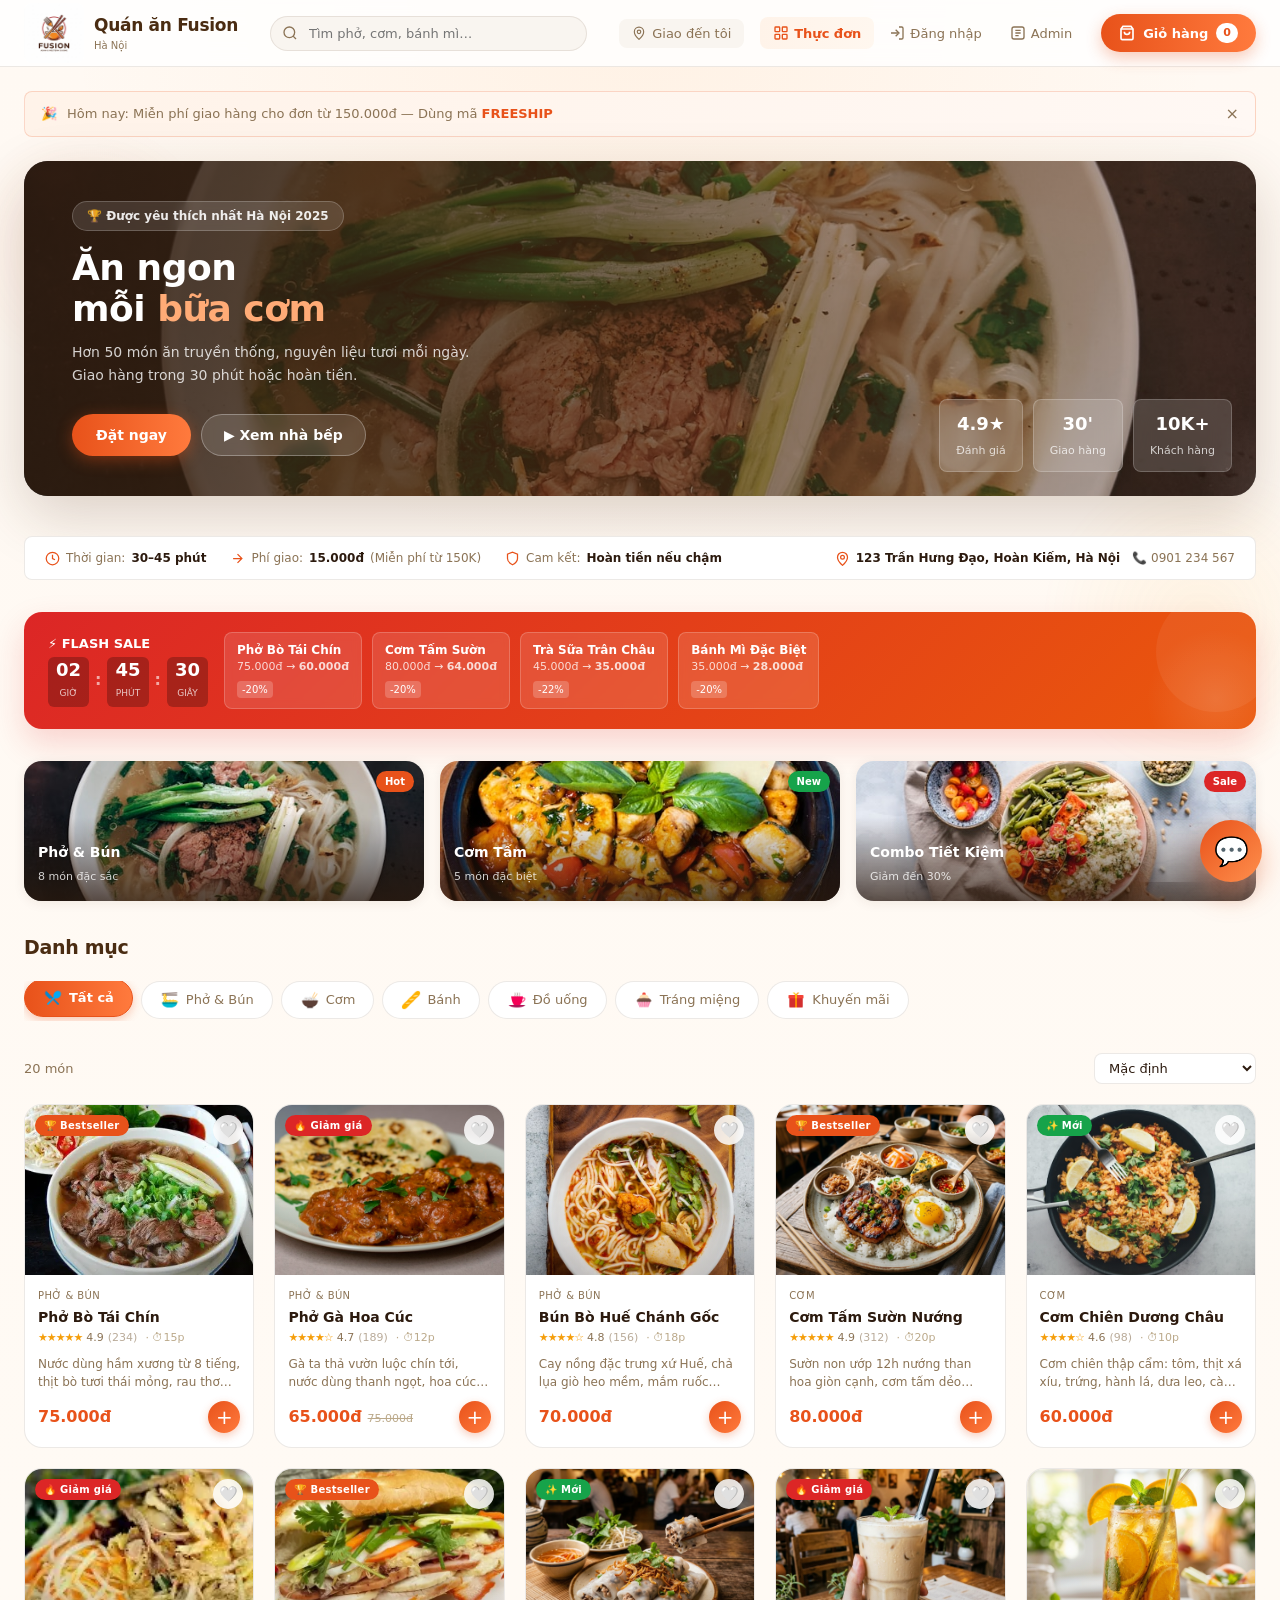
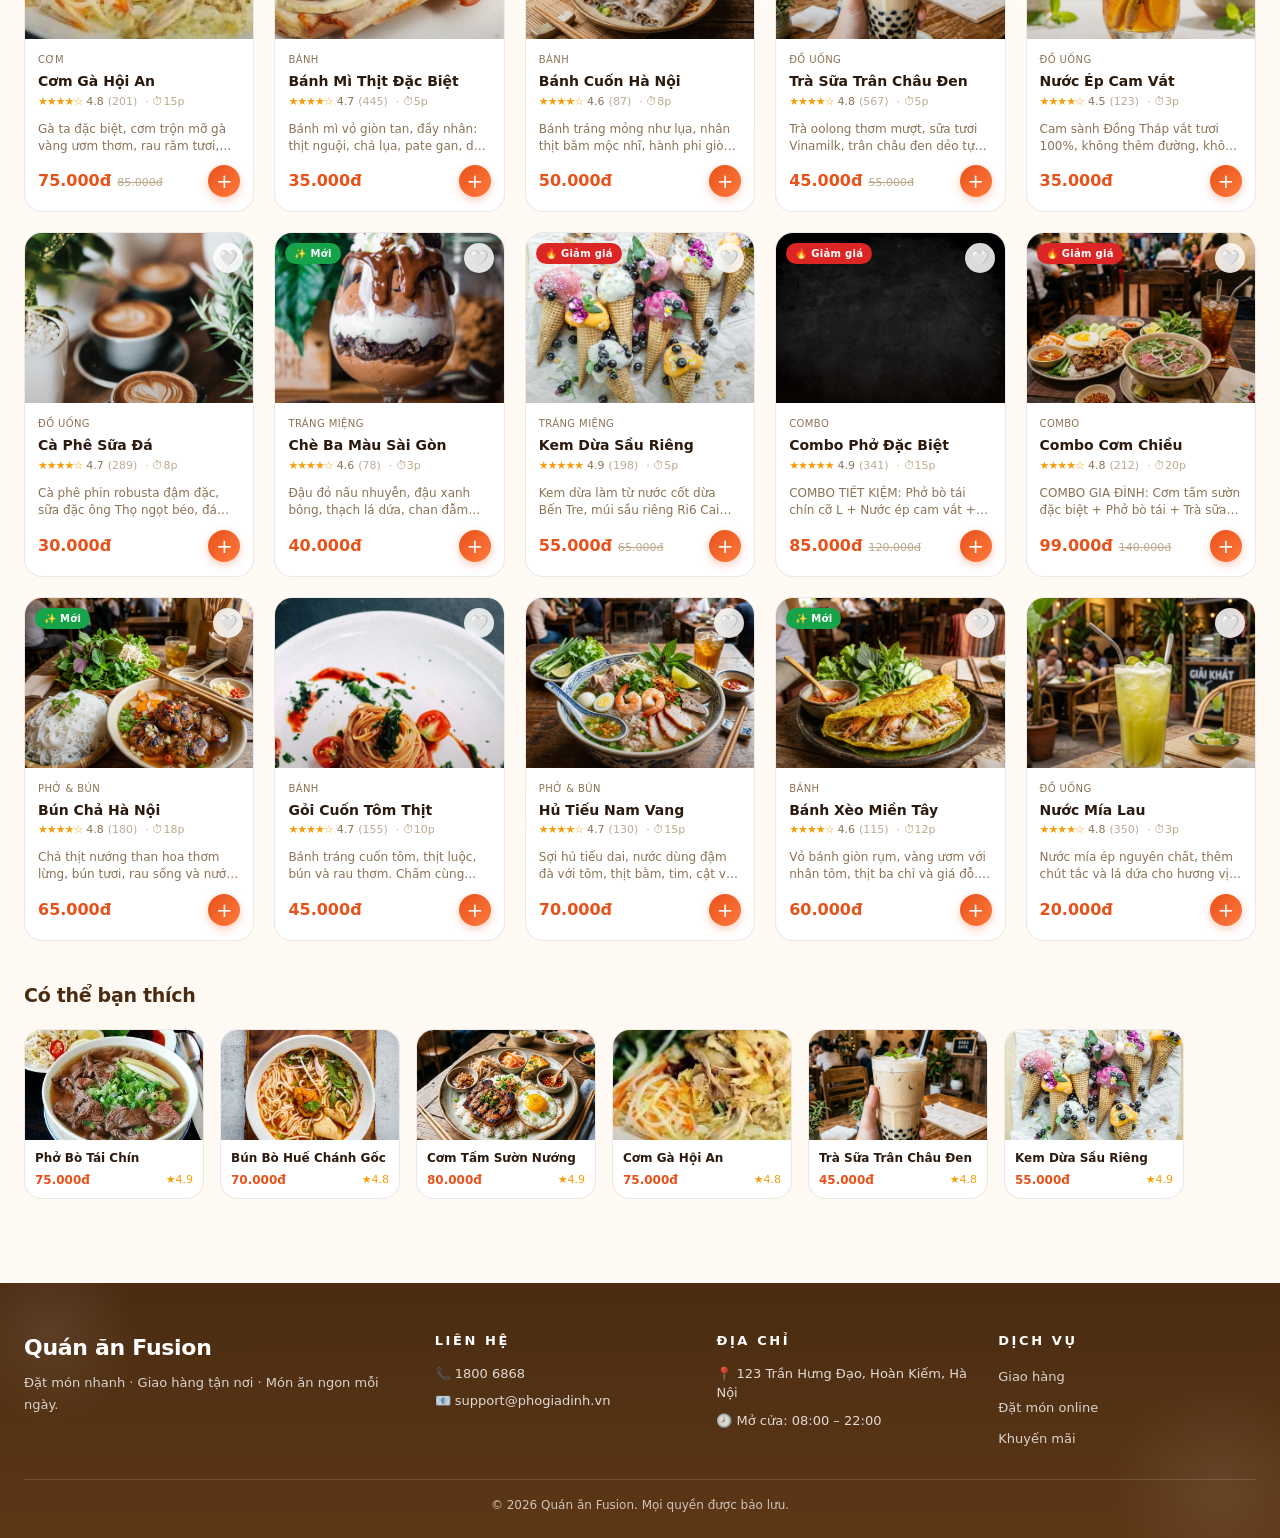
==== commit 3536b8d1: "them chuc nang thuc don va sua loi dia chi thong tin tai khoan khong tu dien khi dat hang" ====
--- a/index.html
+++ b/index.html
@@ -69,10 +69,21 @@
 
     <!-- Navigation -->
     <nav>
-      <button class="nav-btn active" id="nav-menu" onclick="showPage('menu')">
-        <svg viewBox="0 0 24 24" fill="none" stroke="currentColor" stroke-width="2"><rect x="3" y="3" width="7" height="7" rx="1"/><rect x="14" y="3" width="7" height="7" rx="1"/><rect x="3" y="14" width="7" height="7" rx="1"/><rect x="14" y="14" width="7" height="7" rx="1"/></svg>
-        <span>Thực đơn</span>
-      </button>
+      <div class="menu-drop-wrap">
+        <button class="nav-btn active" id="nav-menu" onclick="showPage('menu')">
+          <svg viewBox="0 0 24 24" fill="none" stroke="currentColor" stroke-width="2"><rect x="3" y="3" width="7" height="7" rx="1"/><rect x="14" y="3" width="7" height="7" rx="1"/><rect x="3" y="14" width="7" height="7" rx="1"/><rect x="14" y="14" width="7" height="7" rx="1"/></svg>
+          <span>Thực đơn</span>
+        </button>
+        <div class="menu-dropdown">
+          <div class="menu-drop-item" onclick="showPage('menu'); filterCatById('all')">Tất cả món ăn</div>
+          <div class="menu-drop-item" onclick="showPage('menu'); filterCatById('pho')">Phở &amp; Bún</div>
+          <div class="menu-drop-item" onclick="showPage('menu'); filterCatById('com')">Cơm các loại</div>
+          <div class="menu-drop-item" onclick="showPage('menu'); filterCatById('banh')">Bánh mì &amp; Bánh</div>
+          <div class="menu-drop-item" onclick="showPage('menu'); filterCatById('nuoc')">Đồ uống</div>
+          <div class="menu-drop-item" onclick="showPage('menu'); filterCatById('trangmieng')">Tráng miệng</div>
+          <div class="menu-drop-item" onclick="showPage('menu'); filterCatById('khuyen-mai')">Khuyến mãi &amp; Combo</div>
+        </div>
+      </div>
       <button class="nav-btn" id="nav-orders" onclick="showPage('orders')">
         <svg viewBox="0 0 24 24" fill="none" stroke="currentColor" stroke-width="2"><path d="M9 5H7a2 2 0 0 0-2 2v12a2 2 0 0 0 2 2h10a2 2 0 0 0 2-2V7a2 2 0 0 0-2-2h-2"/><rect x="9" y="3" width="6" height="4" rx="1"/><path d="m9 12 2 2 4-4"/></svg>
         <span>Đơn hàng</span>
@@ -833,7 +844,7 @@
 <!-- Features -->
 <script src="js/features/menu.js"></script>
 <script src="js/features/cart.js"></script>
-<script src="js/features/checkout.js"></script>
+<script src="js/features/checkout.js?v=3"></script>
 <script src="js/features/orders.js"></script>
 <script src="js/features/profile.js"></script>
 <!-- Admin -->
--- a/css/base/variables.css
+++ b/css/base/variables.css
@@ -0,0 +1,16 @@
+/* ── CSS VARIABLES ── */
+:root{
+  --orange:#E8521A;--orange-l:#FFF3E9;--orange-d:#C03F0E;
+  --orange-2:#FF9A3D;--cream:#FFF9F3;--brown:#4A2C12;--brown-l:#8B5E3C;
+  --surf:#fff;--surf2:#F9F5F0;--surf3:#F2ECE4;
+  --border:rgba(74,44,18,.1);--border2:rgba(74,44,18,.18);
+  --text:#2C1A0E;--muted:#8B7355;--muted2:#BBA98A;
+  --green:#16A34A;--green-l:#DCFCE7;
+  --red:#DC2626;--red-l:#FEE2E2;
+  --yellow:#F59E0B;--yellow-l:#FEF9C3;
+  --r:12px;--r-sm:8px;--r-lg:18px;--r-xl:24px;
+  --sh:0 2px 12px rgba(74,44,18,.08);
+  --sh-lg:0 12px 40px rgba(74,44,18,.15);
+  --sh-xl:0 20px 60px rgba(74,44,18,.2);
+  --trans-dur:0.3s;
+}
--- a/css/base/animations.css
+++ b/css/base/animations.css
@@ -0,0 +1,28 @@
+/* ── ANIMATIONS ── */
+@keyframes fadeIn{from{opacity:0}to{opacity:1}}
+@keyframes slideUp{from{transform:translateY(20px);opacity:0}to{transform:translateY(0);opacity:1}}
+@keyframes float{0%,100%{transform:translateY(0) scale(1)}50%{transform:translateY(16px) scale(1.04)}}
+@keyframes shake{0%,100%{transform:scale(1)}10%,30%{transform:scale(1.4) rotate(-5deg)}20%,40%{transform:scale(1.4) rotate(5deg)} 50%{transform:scale(1.4) rotate(0)} 60%{transform:scale(.9)}80%{transform:scale(1.15)}}
+@keyframes fav-pop{0%{transform:scale(1)} 50%{transform:scale(1.4)} 100%{transform:scale(1.2)}}
+@keyframes fade-in{from{opacity:0}to{opacity:1}}
+@keyframes slide-up{from{transform:translateY(30px);opacity:0}to{transform:none;opacity:1}}
+@keyframes pop{0%{transform:scale(.5);opacity:0}70%{transform:scale(1.15)}100%{transform:scale(1);opacity:1}}
+@keyframes pulse-dot{0%,100%{box-shadow:0 0 0 0 rgba(232,82,26,.4)}50%{box-shadow:0 0 0 6px rgba(232,82,26,0)}}
+@keyframes shimmer{0% { background-position: -468px 0; }100% { background-position: 468px 0; }}
+
+.animate-in {
+    opacity: 0;
+    transform: translateY(20px);
+    transition: opacity 0.5s ease, transform 0.5s ease;
+}
+.animate-in.in-view {
+    opacity: 1;
+    transform: translateY(0);
+}
+.shimmer {
+    background: #f6f7f8;
+    background-image: linear-gradient(to right, #f6f7f8 0%, #edeef1 20%, #f6f7f8 40%, #f6f7f8 100%);
+    background-repeat: no-repeat;
+    background-size: 800px 104px;
+    animation: shimmer 1s linear infinite;
+}
--- a/css/base/typography.css
+++ b/css/base/typography.css
@@ -0,0 +1,53 @@
+/* ── TYPOGRAPHY & UTILITY CLASSES ── */
+body{
+  font-family:'Segoe UI',system-ui,sans-serif;
+  color:var(--text);
+  line-height:1.5;
+}
+
+/* ── SECTION HEADINGS ── */
+.sec-head{display:flex;align-items:center;justify-content:space-between;margin-bottom:1.25rem}
+.sec-title{font-size:19px;font-weight:800;color:var(--brown);letter-spacing:-.3px}
+.sec-link{font-size:13px;color:var(--orange);font-weight:600;background:none;border:none;cursor:pointer}
+.sec-link:hover{text-decoration:underline}
+
+/* ── SORT ROW ── */
+.sort-row{display:flex;align-items:center;justify-content:space-between;margin-bottom:1.25rem}
+.sort-row span{font-size:13px;color:var(--muted)}
+.sort-select{border:1.5px solid var(--border);border-radius:var(--r-sm);padding:6px 10px;font-size:13px;background:var(--surf);color:var(--text);outline:none;cursor:pointer;transition:border-color .2s, box-shadow .2s}
+.sort-select:focus{border-color:var(--orange);box-shadow:0 0 0 3px var(--orange-l)}
+
+/* ── EMPTY STATE ── */
+.empty-state{text-align:center;padding:4rem 1rem;color:var(--muted)}
+.empty-state-icon{font-size:56px;margin-bottom:1rem}
+.empty-state h3{font-size:16px;font-weight:700;color:var(--text);margin-bottom:.4rem}
+.empty-state p{font-size:13px}
+
+/* ── TOAST ── */
+.toast{position:fixed;bottom:2rem;left:50%;transform:translateX(-50%) translateY(30px);background:var(--brown);color:#fff;padding:12px 22px;border-radius:99px;font-size:13px;font-weight:600;z-index:999;opacity:0;transition:all .4s cubic-bezier(0.2, 1, 0.4, 1);pointer-events:none;display:flex;align-items:center;gap:8px;box-shadow:0 8px 24px rgba(44,26,14,.3);white-space:nowrap}
+.toast.show{opacity:1;transform:translateX(-50%) translateY(0)}
+.toast.ok{background:var(--green)}
+.toast.err{background:var(--red)}
+
+/* ── NOTIFICATION BANNER ── */
+.notif-banner{background:linear-gradient(90deg,var(--orange-l),#FFF8F4);border:1px solid rgba(232,82,26,.2);border-radius:var(--r-sm);padding:.75rem 1rem;margin-bottom:1.5rem;display:flex;align-items:center;gap:10px;font-size:13px;color:var(--muted)}
+.notif-banner strong{color:var(--orange)}
+.notif-close{margin-left:auto;background:none;border:none;color:var(--muted);font-size:16px;cursor:pointer}
+
+/* ── DELIVERY INFO BAR ── */
+.deliv-bar{background:var(--surf);border:1px solid var(--border);border-radius:var(--r-sm);padding:.75rem 1.25rem;display:flex;align-items:center;gap:1.5rem;margin-bottom:2rem;font-size:12px;color:var(--muted)}
+.deliv-item{display:flex;align-items:center;gap:6px}
+.deliv-item svg{width:15px;height:15px;color:var(--orange)}
+.deliv-item strong{color:var(--text)}
+
+/* ── RELATED / HORIZONTAL SCROLL ── */
+.h-scroll{display:flex;gap:1rem;overflow-x:auto;padding-bottom:4px;scrollbar-width:none}
+.h-scroll::-webkit-scrollbar{display:none}
+.h-item{flex-shrink:0;width:180px;background:var(--surf);border:1px solid var(--border);border-radius:var(--r-lg);overflow:hidden;cursor:pointer;transition:all .2s ease}
+.h-item:hover{box-shadow:var(--sh);transform:translateY(-4px)}
+.h-item-img{height:110px;overflow:hidden}
+.h-item-img img{width:100%;height:100%;object-fit:cover;transition:transform .3s}
+.h-item:hover .h-item-img img{transform:scale(1.07)}
+.h-item-body{padding:9px 10px}
+.h-item-name{font-size:12px;font-weight:700;white-space:nowrap;overflow:hidden;text-overflow:ellipsis;margin-bottom:4px}
+.h-item-price{font-size:12px;font-weight:800;color:var(--orange)}
--- a/css/layout/grid.css
+++ b/css/layout/grid.css
@@ -0,0 +1,22 @@
+/* ── BODY BACKGROUND ── */
+body{
+  position:relative;
+  overflow-x:hidden;
+  background:
+    radial-gradient(circle at top, rgba(255,154,61,.08), transparent 18%),
+    linear-gradient(180deg, var(--cream) 0%, #fffaf4 50%, var(--cream) 100%);
+  min-height:100vh;
+  opacity:0;
+  transition:opacity .5s;
+}
+body::before,body::after{content:'';position:fixed;z-index:-1;pointer-events:none;border-radius:50%;filter:blur(6px)}
+body::before{width:260px;height:260px;left:-40px;top:120px;background:radial-gradient(circle,rgba(232,82,26,.08),rgba(232,82,26,0)70%);animation:float 12s ease-in-out infinite}
+body::after{width:320px;height:320px;right:-80px;bottom:120px;background:radial-gradient(circle,rgba(245,158,11,.08),rgba(245,158,11,0)70%);animation:float 14s ease-in-out infinite reverse}
+body.loaded{opacity:1}
+
+/* ── PAGE / GRID LAYOUT ── */
+.page{display:none; animation: fadeIn 0.5s ease-in-out;}
+.page.active{display:block}
+.page-wrap{max-width:1280px;margin:0 auto;padding:2rem 1.5rem}
+.layout{max-width:1280px;margin:0 auto;padding:0 1.5rem 2rem;display:grid;grid-template-columns:1fr;gap:2rem;align-items:start}
+@media(max-width:960px){.layout{grid-template-columns:1fr}}
--- a/css/layout/header.css
+++ b/css/layout/header.css
@@ -0,0 +1,15 @@
+/* ── HEADER ── */
+header{background:rgba(255,255,255,.82);border-bottom:1px solid var(--border);position:sticky;top:0;z-index:100;backdrop-filter:blur(14px);transition:box-shadow .2s, background .2s}
+body.scrolled header{box-shadow:var(--sh);background:rgba(255,255,255,.92)}
+.header-inner{max-width:1280px;margin:0 auto;padding:0 1.5rem;display:flex;align-items:center;gap:1rem;height:66px}
+.logo{display:flex;align-items:center;gap:10px;text-decoration:none;flex-shrink:0;transition:transform var(--trans-dur) ease}
+.logo:hover{transform:scale(1.05)}
+.logo-mark{width:40px;height:40px;background:linear-gradient(135deg,var(--orange),var(--orange-2));border-radius:11px;display:grid;place-items:center;font-size:22px;box-shadow:0 6px 14px rgba(232,82,26,.28)}
+.logo-name{font-size:17px;font-weight:800;color:var(--brown);letter-spacing:-.3px}
+.logo-tag{font-size:10px;color:var(--muted);font-weight:400;display:block;margin-top:-1px}
+.header-search{flex:1;max-width:380px;margin:0 1rem;position:relative}
+.header-search input{width:100%;padding:9px 14px 9px 38px;border:1.5px solid var(--border);border-radius:99px;font-size:13px;background:var(--surf2);outline:none;transition:all .2s}
+.header-search input:focus{border-color:var(--orange);background:#fff;box-shadow:0 0 0 3px var(--orange-l)}
+.header-search svg{position:absolute;left:12px;top:50%;transform:translateY(-50%);width:16px;height:16px;color:var(--muted);pointer-events:none}
+.header-loc{display:flex;align-items:center;gap:6px;font-size:13px;color:var(--muted);cursor:pointer;padding:6px 12px;border-radius:var(--r-sm);border:1.5px solid transparent;background:var(--surf2);white-space:nowrap;transition:all .15s}
+.header-loc:hover{border-color:var(--orange);color:var(--orange);background:var(--orange-l)}
--- a/css/layout/navbar.css
+++ b/css/layout/navbar.css
@@ -0,0 +1,27 @@
+/* ── NAVBAR ── */
+nav{display:flex;gap:2px;margin-left:auto}
+.nav-btn{background:none;border:none;padding:8px 13px;border-radius:var(--r-sm);font-size:13px;color:var(--muted);transition:all .15s;font-weight:500;display:flex;align-items:center;gap:5px;position:relative}
+.nav-btn:hover{background:var(--surf2);color:var(--text);transform:translateY(-1px)}
+.nav-btn.active{background:linear-gradient(90deg,var(--orange-l),#fff7ef);color:var(--orange);font-weight:700}
+.nav-btn svg{width:16px;height:16px}
+.nav-btn#nav-logout{color:var(--red)}
+.nav-btn#nav-logout:hover{background:var(--red-l);color:var(--red)}
+.cart-pill{position:relative;overflow:hidden;background:linear-gradient(90deg,var(--orange),#ff7a3d);color:#fff;border:none;padding:9px 18px;border-radius:99px;font-size:13px;font-weight:700;display:flex;align-items:center;gap:8px;transition:all .2s ease;box-shadow:0 6px 16px rgba(232,82,26,.3)}
+.cart-pill:hover{background:linear-gradient(90deg,var(--orange-d),var(--orange));transform:translateY(-2px) scale(1.03);box-shadow:0 8px 22px rgba(232,82,26,.38)}
+.cart-pill:active{transform:translateY(0) scale(1)}
+.cart-pill::after{content:'';position:absolute;inset:0;background:linear-gradient(90deg,transparent,rgba(255,255,255,.18),transparent);transform:translateX(-100%);transition:transform .7s}
+.cart-pill:hover::after{transform:translateX(100%)}
+.c-badge{background:#fff;color:var(--orange);border-radius:99px;font-size:11px;font-weight:800;padding:1px 7px;min-width:20px;text-align:center;line-height:1.6;transition:transform .3s ease}
+.c-badge.shake{animation:shake .5s cubic-bezier(.36,.07,.19,.97) both}
+.cart-drop-wrap{position:relative}
+.cart-dropdown{position:absolute;top:calc(100% + 10px);right:0;width:min(420px, calc(100vw - 24px));background:var(--surf);border:1px solid var(--border);border-radius:16px;box-shadow:0 18px 40px rgba(0,0,0,.12);overflow:hidden;z-index:1000;display:none}
+.cart-dropdown.open{display:block}
+.cart-dropdown .cart-top{padding:.9rem 1rem}
+.cart-dropdown .cart-body{padding:.9rem 1rem;max-height:340px}
+.cart-dropdown .cart-bot{padding:.9rem 1rem}
+
+.menu-drop-wrap { position: relative; display: flex; }
+.menu-dropdown { position: absolute; top: 100%; left: 0; width: 180px; background: var(--surf); border: 1px solid var(--border); border-radius: 12px; box-shadow: 0 10px 30px rgba(0,0,0,.1); padding: 0.5rem 0; z-index: 999; opacity: 0; visibility: hidden; transform: translateY(10px); transition: all 0.2s ease; }
+.menu-drop-wrap:hover .menu-dropdown { opacity: 1; visibility: visible; transform: translateY(0); }
+.menu-drop-item { padding: 8px 1rem; font-size: 14px; color: var(--text); cursor: pointer; transition: background 0.15s; }
+.menu-drop-item:hover { background: var(--surf2); color: var(--orange); }
--- a/css/layout/footer.css
+++ b/css/layout/footer.css
@@ -0,0 +1,16 @@
+/* ── FOOTER ── */
+.site-footer{position:relative;overflow:hidden;background:linear-gradient(180deg,var(--brown),#5d3716);color:#f7eee3;margin-top:3rem;padding:3rem 0 1.5rem}
+.site-footer::before,.site-footer::after{content:'';position:absolute;border-radius:50%;background:radial-gradient(circle,rgba(255,255,255,.08),transparent 70%)}
+.site-footer::before{width:180px;height:180px;left:-40px;top:-40px}
+.site-footer::after{width:220px;height:220px;right:-50px;bottom:-60px}
+.footer-inner{max-width:1280px;margin:0 auto;padding:0 1.5rem}
+.footer-grid{display:grid;grid-template-columns:1.5fr 1fr 1fr 1fr;gap:1.5rem}
+.footer-brand h3{font-size:22px;font-weight:900;color:#fff;margin-bottom:.5rem;letter-spacing:-.3px}
+.footer-brand p{font-size:13px;color:rgba(255,255,255,.78);line-height:1.7}
+.footer-title{font-size:13px;font-weight:800;color:#fff;margin-bottom:.8rem;text-transform:uppercase;letter-spacing:.2em}
+.footer-links{list-style:none;padding:0;margin:0;display:flex;flex-direction:column;gap:.45rem}
+.footer-links a{font-size:13px;color:rgba(255,255,255,.78);text-decoration:none;transition:color .15s}
+.footer-links a:hover{color:#fff}
+.footer-contact{display:flex;flex-direction:column;gap:.5rem;font-size:13px;color:rgba(255,255,255,.82)}
+.footer-contact span{display:flex;align-items:center;gap:8px}
+.footer-bottom{margin-top:1.8rem;padding-top:1rem;border-top:1px solid rgba(255,255,255,.12);font-size:12px;color:rgba(255,255,255,.7);text-align:center}
--- a/css/components/hero.css
+++ b/css/components/hero.css
@@ -0,0 +1,25 @@
+/* ── HERO ── */
+.hero{border-radius:var(--r-xl);overflow:hidden;position:relative;margin-bottom:2.5rem;min-height:280px;display:flex;align-items:center;box-shadow:var(--sh-xl);transform:scale(1);transition:transform .4s ease, box-shadow .4s ease}
+.hero:hover{transform:scale(1.01);box-shadow:0 30px 80px rgba(74,44,18,.25)}
+.hero::after{content:'';position:absolute;inset:auto -10% -25% auto;width:180px;height:180px;background:radial-gradient(circle,rgba(255,255,255,.16),transparent 70%);pointer-events:none}
+.hero-bg{position:absolute;inset:0;z-index:0}
+.hero-bg img{width:100%;height:100%;object-fit:cover;transition:transform 5s ease-in-out}
+.hero:hover .hero-bg img{transform:scale(1.1)}
+.hero-overlay{position:absolute;inset:0;background:linear-gradient(105deg,rgba(44,26,14,.88) 0%,rgba(74,44,18,.72) 48%,rgba(122,59,26,.28) 100%);z-index:1}
+.hero-content{position:relative;z-index:2;padding:2.5rem 3rem;max-width:580px}
+.hero-eyebrow{display:inline-flex;align-items:center;gap:6px;background:rgba(255,255,255,.12);border:1px solid rgba(255,255,255,.2);border-radius:99px;padding:5px 14px;font-size:12px;color:rgba(255,255,255,.9);font-weight:600;margin-bottom:1rem;backdrop-filter:blur(6px)}
+.hero h1{font-size:36px;font-weight:900;color:#fff;line-height:1.15;margin-bottom:.75rem;letter-spacing:-.5px}
+.hero h1 span{color:#FFAB76}
+.hero-sub{font-size:14px;color:rgba(255,255,255,.8);margin-bottom:1.75rem;line-height:1.6}
+.hero-cta{display:flex;gap:10px;flex-wrap:wrap}
+.btn-hero{position:relative;overflow:hidden;background:linear-gradient(90deg,var(--orange),#ff7a3d);color:#fff;border:none;padding:12px 24px;border-radius:99px;font-size:14px;font-weight:700;transition:all .2s;box-shadow:0 4px 16px rgba(232,82,26,.4)}
+.btn-hero:hover{background:linear-gradient(90deg,var(--orange-d),var(--orange));transform:translateY(-2px) scale(1.05)}
+.btn-hero::after,.btn-main::after,.add-cart-btn::after,.cart-pill::after,.support-chat-btn::after{content:'';position:absolute;inset:0;background:linear-gradient(90deg,transparent,rgba(255,255,255,.18),transparent);transform:translateX(-100%);transition:transform .7s}
+.btn-hero:hover::after,.btn-main:hover::after,.add-cart-btn:hover::after,.cart-pill:hover::after,.support-chat-btn:hover::after{transform:translateX(100%)}
+.btn-hero-out{background:rgba(255,255,255,.12);color:#fff;border:1.5px solid rgba(255,255,255,.3);padding:12px 22px;border-radius:99px;font-size:14px;font-weight:600;backdrop-filter:blur(6px);transition:all .2s}
+.btn-hero-out:hover{background:rgba(255,255,255,.22);transform:translateY(-2px) scale(1.05)}
+.hero-chips{position:absolute;bottom:1.5rem;right:1.5rem;z-index:2;display:flex;gap:10px}
+.hero-chip{background:rgba(255,255,255,.15);backdrop-filter:blur(12px);border:1px solid rgba(255,255,255,.2);border-radius:var(--r-sm);padding:10px 16px;text-align:center;color:#fff;transition:transform .2s}
+.hero-chip:hover{transform:translateY(-3px)}
+.hero-chip strong{display:block;font-size:18px;font-weight:800}
+.hero-chip small{font-size:11px;opacity:.75}
--- a/css/components/category.css
+++ b/css/components/category.css
@@ -0,0 +1,20 @@
+/* ── CATEGORY PILLS ── */
+.cat-row{display:flex;gap:8px;overflow-x:auto;padding-bottom:2px;margin-bottom:2rem;scrollbar-width:none}
+.cat-row::-webkit-scrollbar{display:none}
+.cat-pill{background:var(--surf);border:1.5px solid var(--border);border-radius:99px;padding:8px 18px;font-size:13px;font-weight:500;cursor:pointer;white-space:nowrap;transition:all .2s;color:var(--muted);display:flex;align-items:center;gap:6px}
+.cat-pill:hover{border-color:var(--orange);color:var(--orange);background:var(--orange-l);transform:translateY(-2px)}
+.cat-pill.active{background:linear-gradient(90deg,var(--orange),#ff7a3d);border-color:var(--orange);color:#fff;font-weight:700;box-shadow:0 3px 10px rgba(232,82,26,.3);transform:translateY(-2px)}
+.cat-pill img{width:20px;height:20px;border-radius:4px;object-fit:cover}
+
+/* ── FEATURED BANNER CARDS ── */
+.banner-card{border-radius:var(--r-lg);overflow:hidden;position:relative;height:140px;cursor:pointer;transition:transform .2s, box-shadow .2s;box-shadow:var(--sh)}
+.banner-card:hover{transform:translateY(-4px);box-shadow:var(--sh-lg)}
+.banner-card::before{content:'';position:absolute;inset:0;background:linear-gradient(90deg,transparent,rgba(255,255,255,.08),transparent);transform:translateX(-100%);transition:transform .8s}
+.banner-card:hover::before{transform:translateX(100%)}
+.banner-card img{width:100%;height:100%;object-fit:cover;transition:transform .4s ease}
+.banner-card:hover img{transform:scale(1.1)}
+.banner-card-overlay{position:absolute;inset:0;background:linear-gradient(0deg,rgba(44,26,14,.75) 0%,transparent 60%);display:flex;align-items:flex-end;padding:14px}
+.banner-card-text{color:#fff}
+.banner-card-text strong{display:block;font-size:14px;font-weight:700}
+.banner-card-text span{font-size:11px;opacity:.8}
+.banner-tag{position:absolute;top:10px;right:10px;background:var(--orange);color:#fff;font-size:10px;font-weight:700;padding:3px 9px;border-radius:99px}
--- a/css/components/product-card.css
+++ b/css/components/product-card.css
@@ -0,0 +1,35 @@
+/* ── PRODUCT CARD ── */
+.item-card{background:var(--surf);border-radius:var(--r-lg);border:1px solid var(--border);overflow:hidden;transition:box-shadow .25s ease,transform .25s ease;cursor:pointer;position:relative;opacity:0;display:flex;flex-direction:column;height:100%}
+.item-card::after{content:'';position:absolute;left:0;right:0;bottom:0;height:3px;background:linear-gradient(90deg,transparent,var(--orange),transparent);opacity:0;transition:opacity .3s}
+.item-card.in-view{opacity:1;animation:slideUp .5s ease-out}
+.item-card:hover{box-shadow:0 18px 50px rgba(74,44,18,.14);transform:translateY(-6px) scale(1.01)}
+.item-card:hover::after{opacity:.8}
+.item-card:hover .item-name{color:var(--orange)}
+.item-card.unavailable{opacity:.55;pointer-events:none}
+.item-thumb{height:170px;position:relative;overflow:hidden;background:var(--surf2)}
+.item-thumb img{width:100%;height:100%;object-fit:cover;transition:transform .45s ease}
+.item-card:hover .item-thumb img{transform:scale(1.08)}
+.item-card:hover .item-thumb::before{opacity:1}
+.item-thumb::before{content:'';position:absolute;inset:0;background:linear-gradient(180deg,transparent 30%,rgba(232,82,26,.08) 100%);opacity:0;transition:opacity .3s;pointer-events:none}
+.item-thumb-overlay{position:absolute;inset:0;background:linear-gradient(0deg,rgba(44,26,14,.18) 0%,transparent 50%)}
+.item-badge{position:absolute;top:10px;left:10px;font-size:10px;font-weight:800;padding:3px 9px;border-radius:99px;letter-spacing:.3px}
+.badge-best{background:var(--orange);color:#fff}
+.badge-new{background:var(--green);color:#fff}
+.badge-sale{background:#DC2626;color:#fff}
+.badge-hot{background:#7C3AED;color:#fff}
+.item-fav{position:absolute;top:10px;right:10px;width:30px;height:30px;border-radius:99px;background:rgba(255,255,255,.85);border:none;display:flex;align-items:center;justify-content:center;font-size:15px;transition:all .2s;backdrop-filter:blur(4px)}
+.item-fav:hover,.item-fav.liked{background:#fff;transform:scale(1.2)}
+.item-fav.liked{color:#DC2626; animation: fav-pop 0.4s;}
+.item-body{padding:13px 13px 14px;display:flex;flex-direction:column;flex:1}
+.item-name{font-weight:700;font-size:14px;color:var(--text);margin-bottom:3px;line-height:1.35}
+.item-cat-tag{font-size:10px;color:var(--muted);font-weight:500;margin-bottom:5px;text-transform:uppercase;letter-spacing:.4px}
+.item-desc{font-size:12px;color:var(--muted);margin-bottom:10px;line-height:1.45;display:-webkit-box;-webkit-line-clamp:2;line-clamp:2;-webkit-box-orient:vertical;overflow:hidden}
+.item-rating{display:flex;align-items:center;gap:4px;font-size:11px;color:var(--muted);margin-bottom:10px}
+.stars-row{color:var(--yellow);letter-spacing:-1px}
+.item-footer{display:flex;align-items:center;justify-content:space-between;margin-top:auto;gap:10px}
+.price-group{display:flex;align-items:baseline;gap:6px}
+.item-price{font-size:16px;font-weight:800;color:var(--orange)}
+.item-old{font-size:11px;color:var(--muted2);text-decoration:line-through}
+.add-btn{background:linear-gradient(135deg,var(--orange),#ff7a3d);color:#fff;border:none;width:32px;height:32px;border-radius:99px;font-size:20px;display:grid;place-items:center;transition:all .15s;box-shadow:0 3px 8px rgba(232,82,26,.3);line-height:1;position:relative;overflow:hidden}
+.add-btn:hover{background:linear-gradient(135deg,var(--orange-d),var(--orange));transform:scale(1.1) rotate(90deg)}
+.add-btn:active{transform:scale(.95) rotate(0deg)}
--- a/css/components/search.css
+++ b/css/components/search.css
@@ -0,0 +1,4 @@
+/* ── HEADER SEARCH (search component) ── */
+/* Note: search input styles in layout/header.css */
+/* Additional search-specific styles below */
+.search-highlight{background:var(--orange-l);color:var(--orange);border-radius:3px;padding:0 2px}
--- a/css/components/buttons.css
+++ b/css/components/buttons.css
@@ -0,0 +1,28 @@
+/* ── SHARED BUTTONS ── */
+.btn-main{width:100%;background:linear-gradient(90deg,var(--orange),#ff7a3d);color:#fff;border:none;padding:14px;border-radius:var(--r-sm);font-size:15px;font-weight:800;transition:all .2s;box-shadow:0 4px 14px rgba(232,82,26,.3);position:relative;overflow:hidden}
+.btn-main:hover{background:linear-gradient(90deg,var(--orange-d),var(--orange));transform:translateY(-2px);box-shadow:0 6px 20px rgba(232,82,26,.4)}
+.btn-out{width:100%;background:none;color:var(--brown);border:1.5px solid var(--border);padding:12px;border-radius:var(--r-sm);font-size:14px;font-weight:600;transition:all .2s;margin-top:10px}
+.btn-out:hover{border-color:var(--orange);color:var(--orange);background:var(--orange-l)}
+.add-cart-btn{width:100%;background:var(--orange);color:#fff;border:none;padding:16px;border-radius:var(--r-sm);font-size:15px;font-weight:800;transition:all .2s;box-shadow:0 4px 14px rgba(232,82,26,.35)}
+.add-cart-btn:hover{background:var(--orange-d); transform: translateY(-2px); box-shadow: 0 6px 20px rgba(232,82,26,.45);}
+.soc-btn{width:100%;background:var(--surf2);border:1.5px solid var(--border);color:var(--text);padding:12px;border-radius:var(--r-sm);font-size:14px;font-weight:600;display:flex;align-items:center;justify-content:center;gap:10px;transition:all .2s;margin-bottom:8px}
+.soc-btn:hover{border-color:var(--orange);background:var(--orange-l); transform: translateY(-1px);}
+.of-btn{background:var(--surf);border:1.5px solid var(--border);border-radius:99px;padding:7px 16px;font-size:13px;font-weight:500;color:var(--muted);white-space:nowrap;transition:all .2s}
+.of-btn:hover,.of-btn.active{border-color:var(--orange);color:var(--orange);background:var(--orange-l)}
+
+/* ── PAYMENT ICONS & BADGES ── */
+.pay-icon{width:20px;height:20px;object-fit:contain}
+.pay-icon-app{width:24px;height:24px;object-fit:contain;flex-shrink:0}
+.pay-icon-stack{display:flex;align-items:center;gap:4px;flex-shrink:0}
+.pay-badge{width:26px;height:26px;border-radius:8px;display:grid;place-items:center;font-size:10px;font-weight:800;letter-spacing:.04em;color:#fff;flex-shrink:0;box-shadow:inset 0 0 0 1px rgba(255,255,255,.12)}
+.pay-badge-cod{background:linear-gradient(135deg,#f59e0b,#fbbf24)}
+.pay-badge-momo{background:linear-gradient(135deg,#a50064,#d6007a)}
+.pay-badge-zalo{background:linear-gradient(135deg,#0068ff,#00a0ff)}
+.pay-badge-vnpay{background:linear-gradient(135deg,#0a7d5c,#18b36b)}
+.pay-badge-card{background:linear-gradient(135deg,#1f2937,#4b5563)}
+.pay-badge-bank{background:linear-gradient(135deg,#7c3aed,#a78bfa)}
+.pay-brand{width:26px;height:26px;border-radius:8px;display:grid;place-items:center;font-size:8px;font-weight:800;letter-spacing:.04em;color:#fff;flex-shrink:0;box-shadow:inset 0 0 0 1px rgba(255,255,255,.12)}
+.pay-brand-momo{background:linear-gradient(135deg,#a50064,#d6007a)}
+.pay-brand-zalo{background:linear-gradient(135deg,#0068ff,#00a0ff)}
+.pay-brand-vnpay{background:linear-gradient(135deg,#0a7d5c,#18b36b)}
+img.pay-badge { width: 26px; height: 26px; border-radius: 4px; object-fit: contain; background: transparent; box-shadow: none; padding: 2px; }
--- a/css/components/modal.css
+++ b/css/components/modal.css
@@ -0,0 +1,53 @@
+/* ── OVERLAY / MODAL BASE ── */
+.ov{display:none;position:fixed;inset:0;background:rgba(0,0,0,.55);z-index:400;align-items:center;justify-content:center;padding:1rem;backdrop-filter:blur(3px)}
+.ov.open{display:flex;animation:fade-in .3s}
+.modal{background:var(--surf);border-radius:var(--r-xl);max-width:560px;width:100%;max-height:92vh;overflow-y:auto;position:relative;animation:slide-up .4s cubic-bezier(0.16, 1, 0.3, 1);box-shadow:0 24px 60px rgba(0,0,0,.18)}
+.modal-close{position:absolute;top:1rem;right:1rem;background:var(--surf2);border:none;width:34px;height:34px;border-radius:99px;font-size:16px;display:grid;place-items:center;color:var(--muted);transition:all .2s;z-index:1}
+.modal-close:hover{background:var(--orange-l);color:var(--orange);transform:rotate(90deg) scale(1.1)}
+
+/* ── ITEM DETAIL MODAL ── */
+.detail-hero{height:240px;position:relative;overflow:hidden; border-top-left-radius: var(--r-xl); border-top-right-radius: var(--r-xl);}
+.detail-hero img{width:100%;height:100%;object-fit:cover; transition: transform 2s ease;}
+.modal:hover .detail-hero img{transform: scale(1.05);}
+.detail-hero-overlay{position:absolute;inset:0;background:linear-gradient(0deg,rgba(44,26,14,.6) 0%,transparent 55%)}
+.detail-hero-badge{position:absolute;top:14px;left:14px}
+.detail-body{padding:1.5rem}
+.detail-row{display:flex;align-items:flex-start;justify-content:space-between;gap:1rem;margin-bottom:.5rem}
+.detail-name{font-size:21px;font-weight:900;color:var(--text);letter-spacing:-.3px;flex:1}
+.detail-price-box{text-align:right;flex-shrink:0}
+.detail-price{font-size:22px;font-weight:900;color:var(--orange)}
+.detail-old{font-size:13px;color:var(--muted2);text-decoration:line-through}
+.detail-meta{display:flex;gap:8px;flex-wrap:wrap;margin-bottom:1rem}
+.meta-chip{background:var(--surf2);border:1px solid var(--border);border-radius:99px;padding:4px 12px;font-size:11px;color:var(--muted);font-weight:500;display:flex;align-items:center;gap:4px}
+.detail-desc{font-size:14px;color:var(--muted);line-height:1.65;margin-bottom:1.25rem}
+.opt-label{font-size:11px;font-weight:700;color:var(--muted);text-transform:uppercase;letter-spacing:.5px;margin-bottom:8px}
+.size-grid{display:grid;grid-template-columns:repeat(3,1fr);gap:8px;margin-bottom:1.25rem}
+.size-opt{padding:10px;border:1.5px solid var(--border);border-radius:var(--r-sm);text-align:center;cursor:pointer;transition:all .2s}
+.size-opt:hover{border-color:var(--orange); transform: translateY(-2px);}
+.size-opt.sel{border-color:var(--orange);background:var(--orange-l);color:var(--orange); box-shadow: 0 0 0 3px var(--orange-l);}
+.size-opt .s-name{font-size:13px;font-weight:700}
+.size-opt .s-note{font-size:11px;color:inherit;opacity:.7;margin-top:1px}
+.top-wrap{display:flex;flex-wrap:wrap;gap:7px;margin-bottom:1.25rem}
+.top-pill{background:var(--surf2);border:1.5px solid var(--border);border-radius:99px;padding:5px 14px;font-size:12px;cursor:pointer;transition:all .2s;font-weight:500}
+.top-pill:hover{border-color:var(--orange); transform: translateY(-2px);}
+.top-pill.sel{border-color:var(--orange);background:var(--orange-l);color:var(--orange);font-weight:700}
+.qty-row{display:flex;align-items:center;gap:14px;margin-bottom:1.5rem}
+.q-big-btn{background:var(--surf2);border:1.5px solid var(--border);width:38px;height:38px;border-radius:var(--r-sm);font-size:20px;display:grid;place-items:center;transition:all .2s}
+.q-big-btn:hover{background:var(--orange-l);border-color:var(--orange);color:var(--orange); transform: scale(1.1);}
+.q-big-num{font-size:20px;font-weight:800;min-width:28px;text-align:center}
+.detail-total{font-size:13px;color:var(--muted);margin-left:auto}
+.detail-total strong{color:var(--orange);font-size:16px}
+
+/* ── AUTH MODAL TABS & SHARED FORM FIELDS ── */
+.modal-tabs{display:flex;background:var(--surf2);border-radius:var(--r-sm);padding:4px;gap:4px;margin-bottom:1.5rem}
+.m-tab{flex:1;padding:8px;border:none;background:none;border-radius:7px;font-size:14px;font-weight:500;color:var(--muted);transition:all .2s; cursor: pointer;}
+.m-tab.active{background:#fff;color:var(--orange);font-weight:800;box-shadow:0 1px 5px rgba(0,0,0,.1)}
+.form-sec{margin-bottom:1rem}
+.f-label{display:block;font-size:11px;font-weight:700;color:var(--muted);text-transform:uppercase;letter-spacing:.5px;margin-bottom:6px}
+.f-in{width:100%;padding:11px 14px;border:1.5px solid var(--border);border-radius:var(--r-sm);font-size:14px;outline:none;background:var(--surf2);color:var(--text);transition:all .2s}
+.f-in:focus{border-color:var(--orange);background:#fff; box-shadow: 0 0 0 3px var(--orange-l);}
+.f-row{display:grid;grid-template-columns:1fr 1fr;gap:12px}
+.f-hint{font-size:11px;color:var(--muted);margin-top:4px}
+.soc-divider{display:flex;align-items:center;gap:12px;margin:1.25rem 0;font-size:12px;color:var(--muted)}
+.soc-divider::before,.soc-divider::after{content:'';flex:1;height:1px;background:var(--border)}
+.soc-divider span{position:relative;background:#fff;padding:0 10px;z-index:1}
--- a/css/components/support-chat.css
+++ b/css/components/support-chat.css
@@ -0,0 +1,24 @@
+/* ── SUPPORT CHAT WIDGET ── */
+.support-chat{position:fixed;right:18px;bottom:18px;z-index:1200}
+.support-chat-btn{width:62px;height:62px;border:none;border-radius:999px;background:linear-gradient(135deg,var(--orange),#ff8f4d);color:#fff;display:grid;place-items:center;font-size:28px;box-shadow:0 12px 28px rgba(232,82,26,.35);transition:transform .2s, box-shadow .2s}
+.support-chat-btn:hover{transform:translateY(-2px) scale(1.05);box-shadow:0 16px 36px rgba(232,82,26,.45)}
+.support-panel{position:absolute;right:0;bottom:78px;width:min(380px,calc(100vw - 24px));background:var(--surf);border:1px solid var(--border);border-radius:18px;box-shadow:0 18px 40px rgba(0,0,0,.16);overflow:hidden;display:none}
+.support-panel.open{display:block}
+.support-panel-header{background:linear-gradient(90deg,var(--orange),#ff924f);color:#fff;padding:12px 14px;display:flex;align-items:center;justify-content:space-between}
+.support-panel-header strong{font-size:14px}
+.support-close{background:none;border:none;color:#fff;font-size:18px}
+.support-panel-body{padding:12px;background:var(--surf2)}
+.support-faq{display:flex;gap:6px;flex-wrap:wrap;margin-bottom:10px}
+.support-faq button{border:1px solid var(--border);background:#fff;border-radius:999px;padding:7px 9px;font-size:11px;color:var(--text);transition:all .15s}
+.support-faq button:hover{background:var(--orange-l);border-color:var(--orange);color:var(--orange)}
+.support-chat-log{background:#fff;border:1px solid var(--border);border-radius:12px;padding:10px;max-height:260px;overflow-y:auto;display:flex;flex-direction:column;gap:8px;margin-bottom:10px}
+.support-msg{max-width:88%;padding:8px 10px;border-radius:12px;font-size:12px;line-height:1.45}
+.support-msg.user{background:var(--orange-l);color:var(--orange-d);margin-left:auto;border-bottom-right-radius:6px}
+.support-msg.bot{background:#f7f7f7;color:var(--text);border-bottom-left-radius:6px}
+.support-input-row{display:flex;gap:8px}
+.support-input{flex:1;border:1px solid var(--border);border-radius:999px;padding:10px 12px;font-size:12px;outline:none}
+.support-input:focus{border-color:var(--orange);box-shadow:0 0 0 3px var(--orange-l)}
+.support-send{border:none;background:var(--orange);color:#fff;border-radius:999px;padding:10px 14px;font-size:12px;font-weight:700}
+.support-send:hover{background:var(--orange-d)}
+.support-hotline{display:flex;align-items:center;justify-content:space-between;background:#fff;border-radius:12px;padding:10px 12px;border:1px solid var(--border);font-size:12px;margin-top:10px}
+.support-hotline strong{color:var(--text)}
--- a/css/components/cart-sidebar.css
+++ b/css/components/cart-sidebar.css
@@ -0,0 +1,37 @@
+/* ── CART SIDEBAR ── */
+.cart-sidebar{background:var(--surf);border-radius:var(--r-lg);border:1px solid var(--border);position:sticky;top:82px;overflow:hidden;max-height:calc(100vh - 100px);display:flex;flex-direction:column;box-shadow:0 16px 40px rgba(74,44,18,.08)}
+.cart-top{padding:.9rem 1rem;border-bottom:1px solid var(--border);display:flex;align-items:center;justify-content:space-between;gap:8px}
+.cart-t{font-size:15px;font-weight:800;color:var(--brown)}
+.cart-count-tag{background:var(--orange-l);color:var(--orange);font-size:11px;font-weight:700;padding:2px 8px;border-radius:99px}
+.clear-btn{font-size:12px;color:var(--muted);background:none;border:none;transition:color .15s}
+.clear-btn:hover{color:var(--red)}
+.cart-body{padding:.9rem 1rem;max-height:320px;overflow-y:auto;flex:1}
+.cart-empty-state{text-align:center;padding:1rem .75rem}
+.cart-empty-state img{width:72px;height:72px;object-fit:cover;border-radius:12px;margin:0 auto .6rem;opacity:.6;filter:grayscale(40%)}
+.cart-empty-state p{font-size:12px;color:var(--muted)}
+.cart-items{display:flex;flex-direction:column;gap:10px}
+.ci{display:flex;align-items:center;gap:8px;animation:slideUp 0.4s ease-out}
+.ci-img{width:40px;height:40px;border-radius:9px;overflow:hidden;flex-shrink:0;border:1px solid var(--border)}
+.ci-img img{width:100%;height:100%;object-fit:cover}
+.ci-info{flex:1;min-width:0}
+.ci-name{font-size:12px;font-weight:600;white-space:nowrap;overflow:hidden;text-overflow:ellipsis;color:var(--text)}
+.ci-sub{font-size:10px;color:var(--muted)}
+.ci-price{font-size:11px;font-weight:700;color:var(--orange)}
+.qty-ctrl{display:flex;align-items:center;gap:4px}
+.qb{background:var(--surf2);border:1px solid var(--border);width:24px;height:24px;border-radius:7px;font-size:13px;display:grid;place-items:center;transition:all .15s}
+.qb:hover{background:var(--orange-l);border-color:var(--orange);color:var(--orange);transform:scale(1.05)}
+.qn{font-size:12px;font-weight:700;min-width:18px;text-align:center}
+.cart-bot{padding:.9rem 1rem;border-top:1px solid var(--border)}
+.promo-wrap{display:flex;gap:8px;margin-bottom:.75rem}
+.promo-in{flex:1;padding:8px 10px;border:1.5px solid var(--border);border-radius:var(--r-sm);font-size:12px;outline:none;background:var(--surf2);transition:all .2s}
+.promo-in:focus{border-color:var(--orange);background:#fff;box-shadow:0 0 0 3px var(--orange-l)}
+.promo-go{background:var(--brown);color:#fff;border:none;padding:8px 12px;border-radius:var(--r-sm);font-size:12px;font-weight:700;white-space:nowrap;transition:all .2s}
+.promo-go:hover{background:var(--orange);transform:translateY(-1px)}
+.sum-row{display:flex;justify-content:space-between;font-size:12px;color:var(--muted);margin-bottom:6px}
+.sum-row.tot{font-size:14px;font-weight:800;color:var(--text);padding-top:6px;border-top:1px dashed var(--border)}
+.sum-row.disc{color:var(--green)}
+.note-in{width:100%;padding:8px 10px;border:1.5px solid var(--border);border-radius:var(--r-sm);font-size:12px;resize:none;outline:none;background:var(--surf2);color:var(--text);margin:.75rem 0 .5rem;transition:all .2s}
+.note-in:focus{border-color:var(--orange);box-shadow:0 0 0 3px var(--orange-l)}
+.cko-btn{width:100%;background:var(--orange);color:#fff;border:none;padding:13px;border-radius:var(--r-sm);font-size:14px;font-weight:800;transition:all .2s;box-shadow:0 4px 14px rgba(232,82,26,.35)}
+.cko-btn:hover{background:var(--orange-d);transform:translateY(-2px);box-shadow:0 6px 20px rgba(232,82,26,.4)}
+.cko-btn:disabled{opacity:.45;transform:none;pointer-events:none}
--- a/css/components/flash-sale.css
+++ b/css/components/flash-sale.css
@@ -0,0 +1,16 @@
+/* ── FLASH SALE STRIP ── */
+.flash-strip{background:linear-gradient(135deg,#DC2626,#EA580C);border-radius:var(--r-lg);padding:1.25rem 1.5rem;margin-bottom:2rem;display:flex;align-items:center;gap:1rem;color:#fff;overflow:hidden;position:relative;box-shadow:0 14px 32px rgba(220,38,38,.18)}
+.flash-strip::before{content:'';position:absolute;inset:auto -30px -40px auto;width:140px;height:140px;background:radial-gradient(circle,rgba(255,255,255,.12),transparent 70%)}
+.flash-strip::after{content:'';position:absolute;right:-20px;top:-20px;width:120px;height:120px;background:rgba(255,255,255,.06);border-radius:50%}
+.flash-timer{display:flex;gap:6px;align-items:center}
+.timer-block{background:rgba(0,0,0,.25);border-radius:6px;padding:4px 8px;text-align:center}
+.timer-block span{display:block;font-size:18px;font-weight:800;line-height:1}
+.timer-block small{font-size:9px;opacity:.75}
+.timer-sep{font-size:16px;font-weight:800;opacity:.6;margin-top:-4px}
+.flash-deals{display:flex;gap:10px;overflow-x:auto;scrollbar-width:none;flex:1}
+.flash-deals::-webkit-scrollbar{display:none}
+.flash-item{background:rgba(255,255,255,.12);border:1px solid rgba(255,255,255,.2);border-radius:var(--r-sm);padding:8px 12px;white-space:nowrap;cursor:pointer;flex-shrink:0;transition:background .15s, transform .15s;backdrop-filter:blur(4px)}
+.flash-item:hover{background:rgba(255,255,255,.22); transform: translateY(-2px);}
+.flash-item-name{font-size:12px;font-weight:600}
+.flash-item-price{font-size:11px;opacity:.8}
+.flash-item-save{font-size:10px;background:rgba(255,255,255,.2);border-radius:4px;padding:1px 5px;margin-top:2px;display:inline-block}
--- a/css/components/review.css
+++ b/css/components/review.css
@@ -0,0 +1,24 @@
+/* ── REVIEWS ── */
+.reviews-sec{border-top:1px solid var(--border);padding:1.5rem}
+.rev-head{display:flex;align-items:center;justify-content:space-between;margin-bottom:1.25rem}
+.rev-score{display:flex;align-items:flex-end;gap:8px}
+.rev-big{font-size:40px;font-weight:900;color:var(--text);line-height:1}
+.rev-stars-col span{color:var(--yellow);font-size:14px}
+.rev-cnt{font-size:12px;color:var(--muted)}
+.rev-bars{flex:1}
+.rev-bar-row{display:flex;align-items:center;gap:8px;margin-bottom:4px}
+.rev-bar-row small{font-size:11px;color:var(--muted);width:10px;text-align:right}
+.rev-bar-track{flex:1;height:5px;background:var(--surf2);border-radius:99px;overflow:hidden}
+.rev-bar-fill{height:100%;background:var(--yellow);border-radius:99px}
+.rev-item{padding:12px 0;border-bottom:1px solid var(--border)}
+.rev-item:last-child{border-bottom:none}
+.rev-item-head{display:flex;align-items:center;justify-content:space-between;margin-bottom:5px}
+.rev-avatar{width:30px;height:30px;border-radius:99px;background:var(--orange-l);color:var(--orange);font-size:13px;font-weight:700;display:grid;place-items:center;margin-right:8px;flex-shrink:0}
+.rev-user{display:flex;align-items:center}
+.rev-name{font-size:13px;font-weight:600}
+.rev-date{font-size:11px;color:var(--muted)}
+.rev-text{font-size:13px;color:var(--muted);line-height:1.55}
+.rev-imgs{display:flex;gap:6px;margin-top:8px}
+.rev-img-thumb{width:52px;height:52px;border-radius:8px;overflow:hidden;border:1px solid var(--border); cursor: pointer; transition: transform .2s;}
+.rev-img-thumb:hover {transform: scale(1.1);}
+.rev-img-thumb img{width:100%;height:100%;object-fit:cover}
--- a/css/pages/home.css
+++ b/css/pages/home.css
@@ -0,0 +1,7 @@
+/* ── HOME PAGE ── */
+
+/* ── FEATURED BANNER STRIP ── */
+.banner-strip{display:grid;grid-template-columns:repeat(3,1fr);gap:1rem;margin-bottom:2.5rem}
+
+/* ── MENU GRID ── */
+.menu-grid{display:grid;grid-template-columns:repeat(auto-fit,minmax(220px,1fr));gap:1.25rem;justify-content:center;align-items:stretch;margin:0 auto;scroll-margin-top:100px}
--- a/css/pages/profile.css
+++ b/css/pages/profile.css
@@ -0,0 +1,26 @@
+/* ── PROFILE PAGE ── */
+.profile-banner{background:linear-gradient(135deg,var(--brown),#7A3B1A);border-radius:var(--r-xl);padding:2rem;color:#fff;margin-bottom:1.5rem;display:flex;align-items:center;gap:1.5rem;position:relative;overflow:hidden}
+.profile-banner::after{content:'';position:absolute;right:-30px;top:-30px;width:180px;height:180px;background:rgba(255,255,255,.05);border-radius:50%}
+.p-avatar-wrap{position:relative;flex-shrink:0}
+.p-avatar{width:72px;height:72px;border-radius:50%;background:var(--orange);display:grid;place-items:center;font-size:28px;font-weight:900;color:#fff;border:3px solid rgba(255,255,255,.3)}
+.p-avatar-edit{position:absolute;bottom:0;right:0;width:24px;height:24px;border-radius:99px;background:#fff;border:none;display:grid;place-items:center;font-size:12px;cursor:pointer}
+.p-name{font-size:20px;font-weight:900;margin-bottom:3px}
+.p-phone{font-size:13px;opacity:.8}
+.p-badges{display:flex;gap:8px;margin-top:.75rem;flex-wrap:wrap}
+.p-badge{background:rgba(255,255,255,.15);border:1px solid rgba(255,255,255,.2);border-radius:99px;padding:4px 12px;font-size:11px;font-weight:600}
+.profile-stats{display:grid;grid-template-columns:repeat(3,1fr);gap:1rem;margin-bottom:1.5rem}
+.p-stat{background:var(--surf);border:1px solid var(--border);border-radius:var(--r-lg);padding:1.25rem;text-align:center; transition: all .2s;}
+.p-stat:hover {transform: translateY(-5px); box-shadow: var(--sh);}
+.p-stat-val{font-size:22px;font-weight:900;color:var(--orange);display:block}
+.p-stat-lbl{font-size:12px;color:var(--muted);margin-top:3px}
+.profile-section{background:var(--surf);border:1px solid var(--border);border-radius:var(--r-lg);padding:1.5rem;margin-bottom:1rem}
+.ps-title{font-size:15px;font-weight:800;color:var(--brown);margin-bottom:1.25rem;display:flex;align-items:center;gap:8px}
+.menu-list-item{display:flex;align-items:center;justify-content:space-between;padding:.875rem 0;border-bottom:1px solid var(--border);cursor:pointer;transition:all .2s}
+.menu-list-item:last-child{border-bottom:none}
+.menu-list-item:hover{background: var(--surf2); margin: 0 -1.5rem; padding: .875rem 1.5rem;}
+.menu-list-item:hover .mli-arrow{color:var(--orange); transform: translateX(3px);}
+.mli-left{display:flex;align-items:center;gap:12px}
+.mli-icon{width:36px;height:36px;border-radius:9px;background:var(--orange-l);display:grid;place-items:center;font-size:18px;flex-shrink:0}
+.mli-label{font-size:14px;font-weight:600;color:var(--text)}
+.mli-sub{font-size:12px;color:var(--muted)}
+.mli-arrow{font-size:18px;color:var(--muted2); transition: all .2s;}
--- a/css/pages/cart-page.css
+++ b/css/pages/cart-page.css
@@ -0,0 +1,56 @@
+/* ── CART PAGE ── */
+/* Orders filter bar */
+.orders-filter{display:flex;gap:8px;margin-bottom:1.5rem;overflow-x:auto;scrollbar-width:none}
+.orders-filter::-webkit-scrollbar{display:none}
+
+/* Order cards */
+.order-card{background:var(--surf);border:1px solid var(--border);border-radius:var(--r-lg);overflow:hidden;margin-bottom:1rem;transition:box-shadow .2s, transform .2s}
+.order-card:hover{box-shadow:var(--sh); transform: translateY(-3px);}
+.oc-top{padding:1rem 1.25rem;border-bottom:1px solid var(--border);display:flex;align-items:center;justify-content:space-between}
+.oc-id{font-size:14px;font-weight:800;color:var(--brown)}
+.oc-date{font-size:12px;color:var(--muted);margin-top:2px}
+.s-badge{font-size:11px;font-weight:700;padding:4px 11px;border-radius:99px;display:flex;align-items:center;gap:4px}
+.s-done{background:var(--green-l);color:var(--green)}
+.s-pend{background:var(--yellow-l);color:#92400E}
+.s-deli{background:var(--orange-l);color:var(--orange)}
+.s-canc{background:var(--red-l);color:var(--red)}
+.oc-items{padding:1rem 1.25rem;border-bottom:1px solid var(--border);display:flex;gap:8px;overflow-x:auto;scrollbar-width:none}
+.oc-items::-webkit-scrollbar{display:none}
+.oc-thumb{width:52px;height:52px;border-radius:8px;overflow:hidden;border:1px solid var(--border);flex-shrink:0}
+.oc-thumb img{width:100%;height:100%;object-fit:cover}
+.oc-bot{padding:.875rem 1.25rem;display:flex;align-items:center;justify-content:space-between}
+.oc-total{font-size:14px;font-weight:800;color:var(--text)}
+.oc-actions{display:flex;gap:8px}
+.oc-act-btn{font-size:12px;font-weight:600;padding:6px 14px;border-radius:99px;border:1.5px solid var(--border);background:none;color:var(--muted);transition:all .2s}
+.oc-act-btn:hover{border-color:var(--orange);color:var(--orange); transform: translateY(-1px);}
+.oc-act-btn.primary{background:var(--orange);color:#fff;border-color:var(--orange)}
+.oc-act-btn.primary:hover{background:var(--orange-d); transform: translateY(-1px) scale(1.05);}
+
+/* Admin panel */
+.admin-shell{display:grid;grid-template-columns:300px 1fr;gap:1.25rem;align-items:start}
+.admin-sidebar{background:var(--surf);border:1px solid var(--border);border-radius:var(--r-lg);padding:1rem;position:sticky;top:90px}
+.admin-sidebar h3{font-size:16px;font-weight:800;color:var(--brown);margin-bottom:1rem}
+.admin-side-btn{width:100%;padding:10px 12px;border:1px solid transparent;border-radius:var(--r-sm);background:none;color:var(--muted);font-size:13px;font-weight:600;text-align:left;margin-bottom:6px;transition:all .2s}
+.admin-side-btn:hover{background:var(--surf2);color:var(--text)}
+.admin-side-btn.active{background:var(--orange-l);color:var(--orange);border-color:rgba(232,82,26,.15)}
+.admin-main{background:var(--surf);border:1px solid var(--border);border-radius:var(--r-lg);padding:1.25rem}
+.admin-stats{display:grid;grid-template-columns:repeat(4,1fr);gap:12px;margin-bottom:1rem}
+.admin-stat{background:var(--surf2);border-radius:var(--r-sm);padding:1rem}
+.admin-stat strong{display:block;font-size:22px;font-weight:900;color:var(--orange)}
+.admin-stat span{font-size:12px;color:var(--muted)}
+.admin-panel{display:none}
+.admin-panel.active{display:block}
+.admin-panel-head{display:flex;align-items:center;justify-content:space-between;gap:1rem;margin-bottom:12px}
+.admin-table{width:100%;border-collapse:collapse;font-size:13px}
+.admin-table th,.admin-table td{padding:10px 8px;border-bottom:1px solid var(--border);text-align:left;vertical-align:middle}
+.admin-table th{font-size:11px;text-transform:uppercase;color:var(--muted);font-weight:800;letter-spacing:.5px}
+.admin-action{padding:6px 10px;border:none;border-radius:999px;font-size:12px;font-weight:700;background:var(--orange-l);color:var(--orange)}
+.admin-action.secondary{background:var(--surf2);color:var(--text)}
+.admin-action.danger{background:var(--red-l);color:var(--red)}
+.admin-input,.admin-select,.admin-textarea{width:100%;padding:10px 12px;border:1.5px solid var(--border);border-radius:var(--r-sm);font-size:13px;background:var(--surf2);outline:none;transition:all .2s}
+.admin-input:focus,.admin-select:focus,.admin-textarea:focus{border-color:var(--orange);background:#fff;box-shadow:0 0 0 3px var(--orange-l)}
+.admin-form-grid{display:grid;grid-template-columns:1fr 1fr;gap:12px}
+.admin-form-grid .full{grid-column:1/-1}
+.admin-tag{display:inline-flex;align-items:center;gap:5px;background:var(--surf2);border:1px solid var(--border);padding:4px 9px;border-radius:999px;font-size:11px;color:var(--muted)}
+.admin-empty{padding:2rem 1rem;text-align:center;color:var(--muted)}
+.admin-side-btn { display: flex; align-items: center; gap: 8px; } .admin-side-btn img { width: 20px; height: 20px; object-fit: contain; }
--- a/css/pages/checkout.css
+++ b/css/pages/checkout.css
@@ -0,0 +1,47 @@
+/* ── CHECKOUT STEPS ── */
+.ck-steps{display:flex;gap:0;margin-bottom:1.5rem}
+.ck-step{flex:1;text-align:center;position:relative}
+.ck-step::after{content:'';position:absolute;left:50%;right:-50%;top:13px;height:2px;background:var(--border);z-index:0; transition: background-color .3s;}
+.ck-step.done::after {background: var(--green);}
+.ck-step:last-child::after{display:none}
+.ck-dot{width:26px;height:26px;border-radius:99px;border:2px solid var(--border);background:var(--surf2);display:grid;place-items:center;font-size:12px;font-weight:700;margin:0 auto 5px;position:relative;z-index:1;transition:all .3s}
+.ck-dot.done{border-color:var(--green);background:var(--green);color:#fff}
+.ck-dot.active{border-color:var(--orange);background:var(--orange);color:#fff}
+.ck-lbl{font-size:10px;color:var(--muted); transition: color .3s;}
+.ck-lbl.active{color:var(--orange);font-weight:700}
+.ck-lbl.done{color:var(--text);font-weight:600}
+
+/* ── PAYMENT OPTIONS ── */
+.pay-opts{display:grid;grid-template-columns:1fr 1fr;gap:8px;margin-top:8px}
+.pay-opt{border:1.5px solid var(--border);border-radius:var(--r-sm);padding:10px 12px;cursor:pointer;display:flex;align-items:center;gap:8px;font-size:13px;font-weight:500;transition:all .2s;min-height:48px}
+.pay-opt:hover{border-color:var(--orange); transform: translateY(-2px);}
+.pay-opt.sel{border-color:var(--orange);background:var(--orange-l);color:var(--orange);font-weight:700; box-shadow: 0 0 0 3px var(--orange-l);}
+.pay-opt span{white-space:nowrap}
+.pay-opt input{display:none}
+
+/* ── CHECKOUT SUMMARY ── */
+.ck-summary{background:var(--surf2);border-radius:var(--r-sm);padding:14px;font-size:13px;margin:1.25rem 0}
+.ck-sum-item{display:flex;justify-content:space-between;margin-bottom:5px;color:var(--muted)}
+.ck-sum-item.tot{color:var(--text);font-weight:800;font-size:15px;padding-top:8px;border-top:1px dashed var(--border);margin-top:5px}
+
+/* ── SUCCESS / ORDER TRACKING ── */
+.success-anim{text-align:center;padding:2rem 1.5rem 1.5rem}
+.success-circle{width:80px;height:80px;border-radius:99px;background:var(--green-l);display:grid;place-items:center;font-size:40px;margin:0 auto 1rem;animation:pop .4s .1s both}
+.success-anim h2{font-size:22px;font-weight:900;color:var(--text);margin-bottom:.4rem}
+.success-anim p{font-size:14px;color:var(--muted);margin-bottom:1.5rem}
+.track-strip{display:flex;align-items:center;gap:0;background:var(--surf2);border-radius:var(--r-sm);padding:1rem;margin-bottom:1.5rem}
+.ts-step{flex:1;text-align:center;position:relative}
+.ts-step::after{content:'';position:absolute;left:50%;right:-50%;top:18px;height:2px;background:var(--border);z-index:0; transition: background-color .4s;}
+.ts-step.done::after {background: var(--green);}
+.ts-step.curr::after {background: linear-gradient(to right, var(--green), var(--border));}
+.ts-step:last-child::after{display:none}
+.ts-dot{width:36px;height:36px;border-radius:99px;border:2px solid var(--border);background:var(--surf);display:grid;place-items:center;font-size:18px;margin:0 auto 7px;position:relative;z-index:1;transition:all .4s}
+.ts-dot.done{border-color:var(--green);background:var(--green-l); color: var(--green);}
+.ts-dot.curr{border-color:var(--orange);background:var(--orange-l); color:var(--orange); animation:pulse-dot 1.5s infinite}
+.ts-lbl{font-size:10px;color:var(--muted);font-weight:500}
+.ts-lbl.curr{color:var(--orange);font-weight:700}
+.ts-lbl.done{color:var(--text);font-weight:600}
+.order-info-box{background:var(--orange-l);border:1px solid rgba(232,82,26,.2);border-radius:var(--r-sm);padding:14px;margin-bottom:1.5rem;display:flex;justify-content:space-between;align-items:center}
+.oib-id{font-size:13px;font-weight:700;color:var(--orange)}
+.oib-eta{font-size:12px;color:var(--muted)}
+.oib-eta strong{color:var(--text)}
--- a/css/responsive/desktop.css
+++ b/css/responsive/desktop.css
@@ -0,0 +1,5 @@
+/* ── DESKTOP (min-width: 1280px) ── */
+@media(min-width:1280px){
+  /* Large screen overrides / enhancements */
+  .menu-grid{grid-template-columns:repeat(5,1fr)}
+}
--- a/css/responsive/tablet.css
+++ b/css/responsive/tablet.css
@@ -0,0 +1,9 @@
+/* ── TABLET (max-width: 960px) ── */
+@media(max-width:960px){
+  .layout{grid-template-columns:1fr}
+}
+
+/* ── FOOTER TABLET ── */
+@media (max-width: 900px){
+  .footer-grid{grid-template-columns:1fr 1fr}
+}
--- a/css/responsive/mobile.css
+++ b/css/responsive/mobile.css
@@ -0,0 +1,23 @@
+/* ── MOBILE (max-width: 680px) ── */
+@media(max-width:680px){
+  .hero-content{padding:2rem 1.5rem}
+  .hero h1{font-size:26px}
+  .hero-chips{display:none}
+  .banner-strip{grid-template-columns:1fr}
+  .profile-stats{grid-template-columns:repeat(3,1fr)}
+  .nav-btn span{display:none}
+  .header-loc{display:none}
+  .header-search{max-width:none;flex:1}
+}
+
+/* ── FOOTER MOBILE ── */
+@media (max-width: 560px){
+  .footer-grid{grid-template-columns:1fr}
+  .site-footer{padding-top:2.5rem}
+}
+
+/* ── AUTH PAGE MOBILE ── */
+@media (max-width: 480px){
+  .f-row{grid-template-columns:1fr}
+  .auth-card{padding:28px 18px}
+}
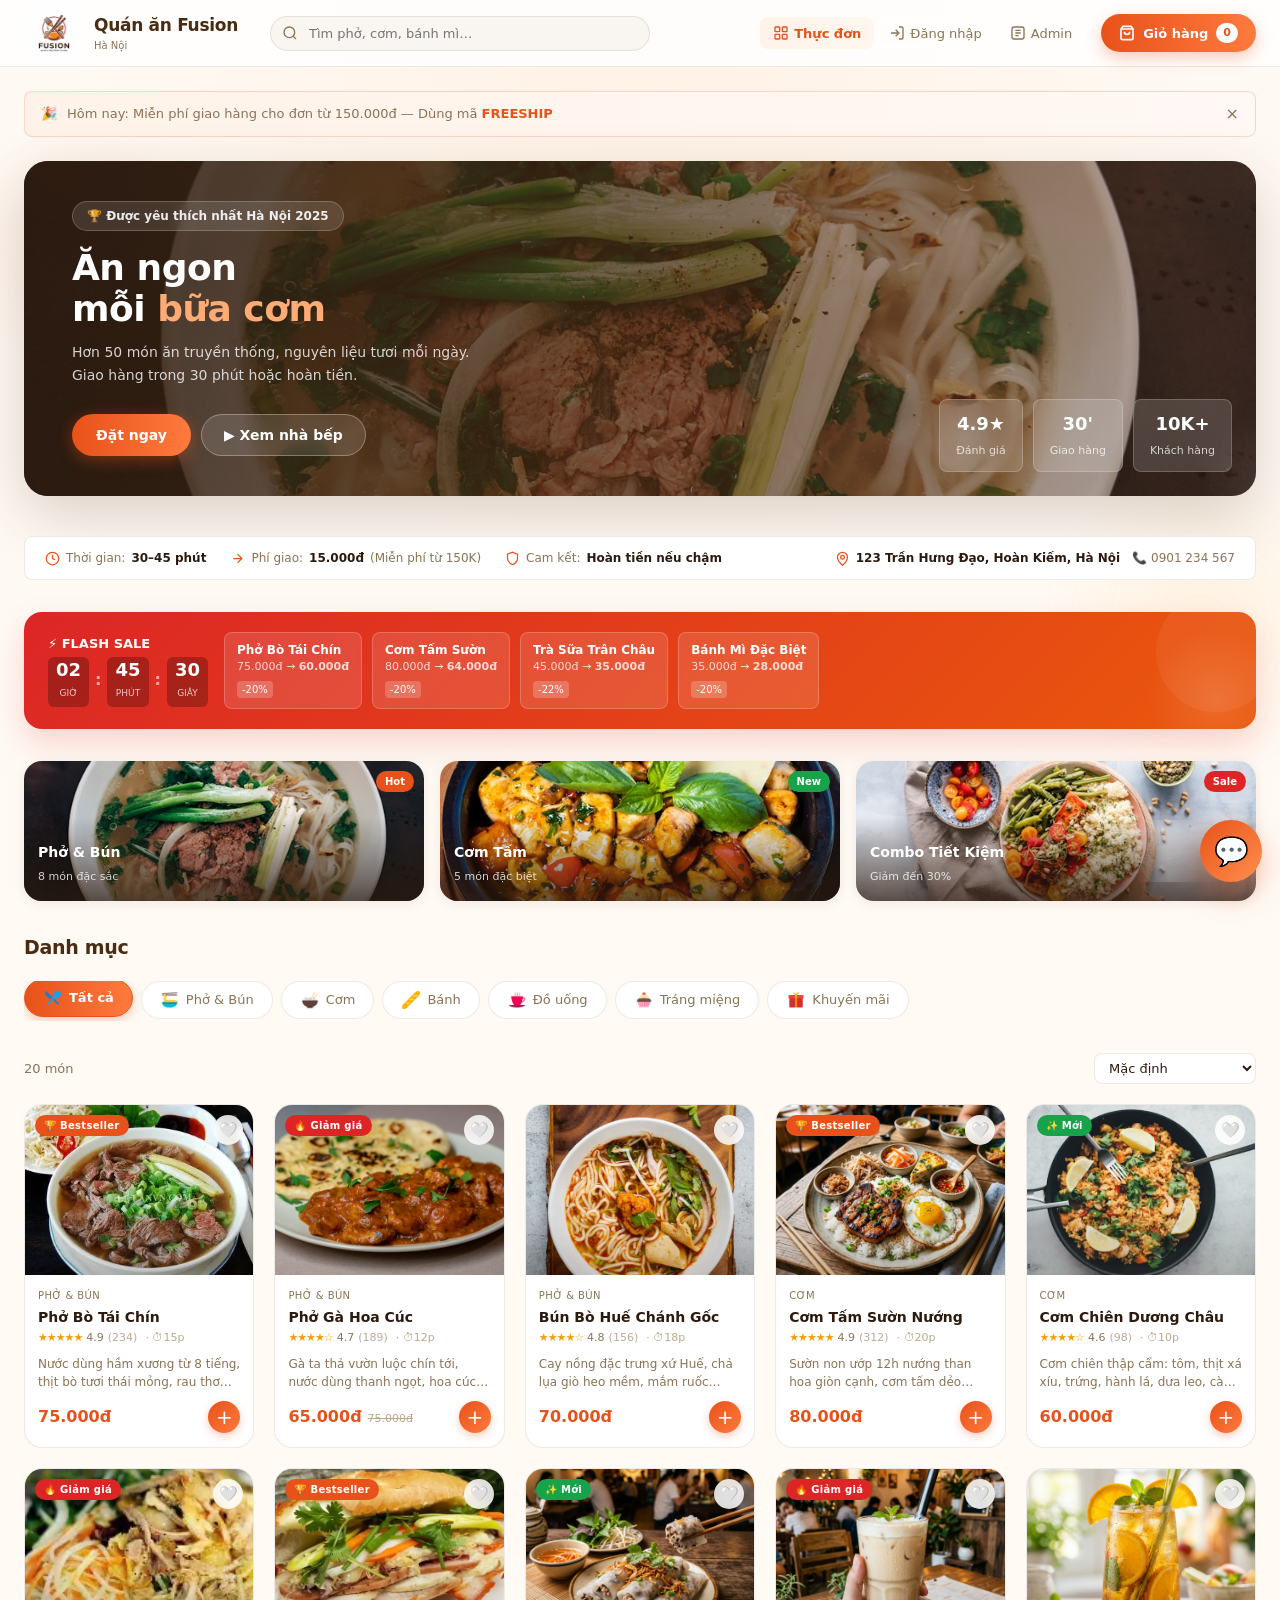
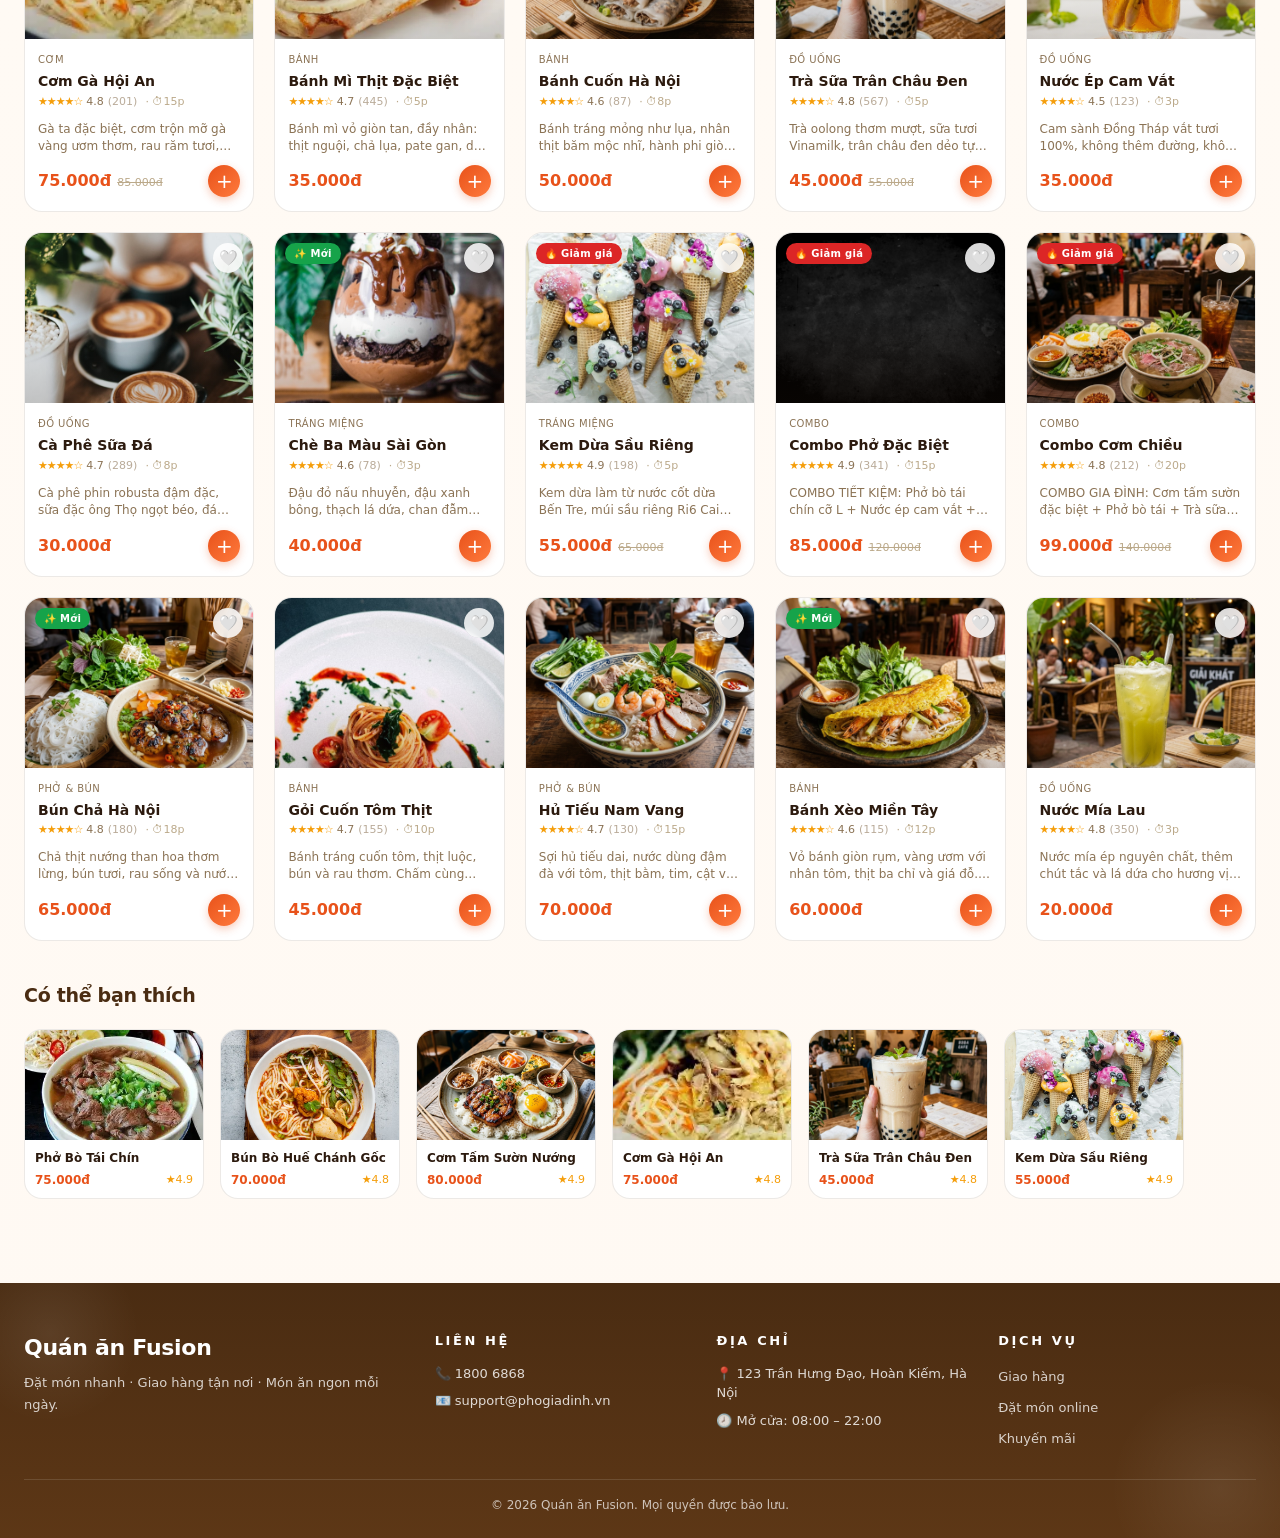
==== commit 3a6cfb7b: "them chuc nang admin" ====
--- a/index.html
+++ b/index.html
@@ -61,11 +61,7 @@
       <input type="text" placeholder="Tìm phở, cơm, bánh mì…" id="search-input" autocomplete="off">
     </div>
 
-    <!-- Vị trí giao hàng -->
-    <button class="header-loc" id="header-loc-btn" onclick="requestUserLocation()">
-      <svg viewBox="0 0 24 24" fill="none" stroke="currentColor" stroke-width="2" style="width:14px;height:14px"><path d="M20 10c0 6-8 13-8 13s-8-7-8-13a8 8 0 0 1 16 0Z"/><circle cx="12" cy="10" r="3"/></svg>
-      <span id="header-loc-text">Giao đến tôi</span>
-    </button>
+    <!-- Vị trí giao hàng đã bị xóa theo yêu cầu -->
 
     <!-- Navigation -->
     <nav>
@@ -653,7 +649,20 @@
       </div>
       <div class="form-sec"><label class="f-label">Giá</label><input class="f-in" id="admin-item-price" type="number"></div>
       <div class="form-sec"><label class="f-label">Giá cũ</label><input class="f-in" id="admin-item-old" type="number" placeholder="(không bắt buộc)"></div>
-      <div class="form-sec"><label class="f-label">Ảnh URL</label><input class="f-in" id="admin-item-img" type="text" placeholder="https://..."></div>
+      <div class="form-sec" style="grid-column:1/-1">
+        <label class="f-label">Ảnh món ăn (Chọn từ máy tính hoặc nhập URL)</label>
+        <div style="display:flex;gap:10px;align-items:center;margin-bottom:8px">
+          <input class="f-in" id="admin-item-img" type="text" placeholder="URL ảnh (https://...)" style="flex:1" oninput="document.getElementById('admin-item-img-preview-tag').src = this.value; document.getElementById('admin-item-img-preview').style.display = this.value ? 'block' : 'none';">
+          <span style="font-size:13px;color:var(--muted)">hoặc</span>
+          <label class="btn-main" style="cursor:pointer;padding:8px 16px;font-size:13px;display:inline-block;white-space:nowrap;margin:0">
+            📂 Chọn ảnh
+            <input type="file" id="admin-item-img-file" accept="image/*" style="display:none" onchange="handleAdminItemImgUpload(event)">
+          </label>
+        </div>
+        <div id="admin-item-img-preview" style="display:none">
+          <img id="admin-item-img-preview-tag" src="" style="max-height:80px;border-radius:6px;border:1px solid var(--border);object-fit:cover">
+        </div>
+      </div>
       <div class="form-sec"><label class="f-label">Badge</label>
         <select class="admin-select" id="admin-item-badge">
           <option value="">Không có</option>
@@ -845,12 +854,12 @@
 <script src="js/features/menu.js"></script>
 <script src="js/features/cart.js"></script>
 <script src="js/features/checkout.js?v=3"></script>
-<script src="js/features/orders.js"></script>
-<script src="js/features/profile.js"></script>
+<script src="js/features/orders.js?v=2"></script>
+<script src="js/features/profile.js?v=2"></script>
 <!-- Admin -->
 <script src="js/admin/admin-core.js"></script>
-<script src="js/admin/admin-orders.js"></script>
-<script src="js/admin/admin-items.js"></script>
+<script src="js/admin/admin-orders.js?v=2"></script>
+<script src="js/admin/admin-items.js?v=2"></script>
 <script src="js/admin/admin-promos.js"></script>
 <script src="js/admin/admin-reports.js"></script>
 <!-- Auth -->
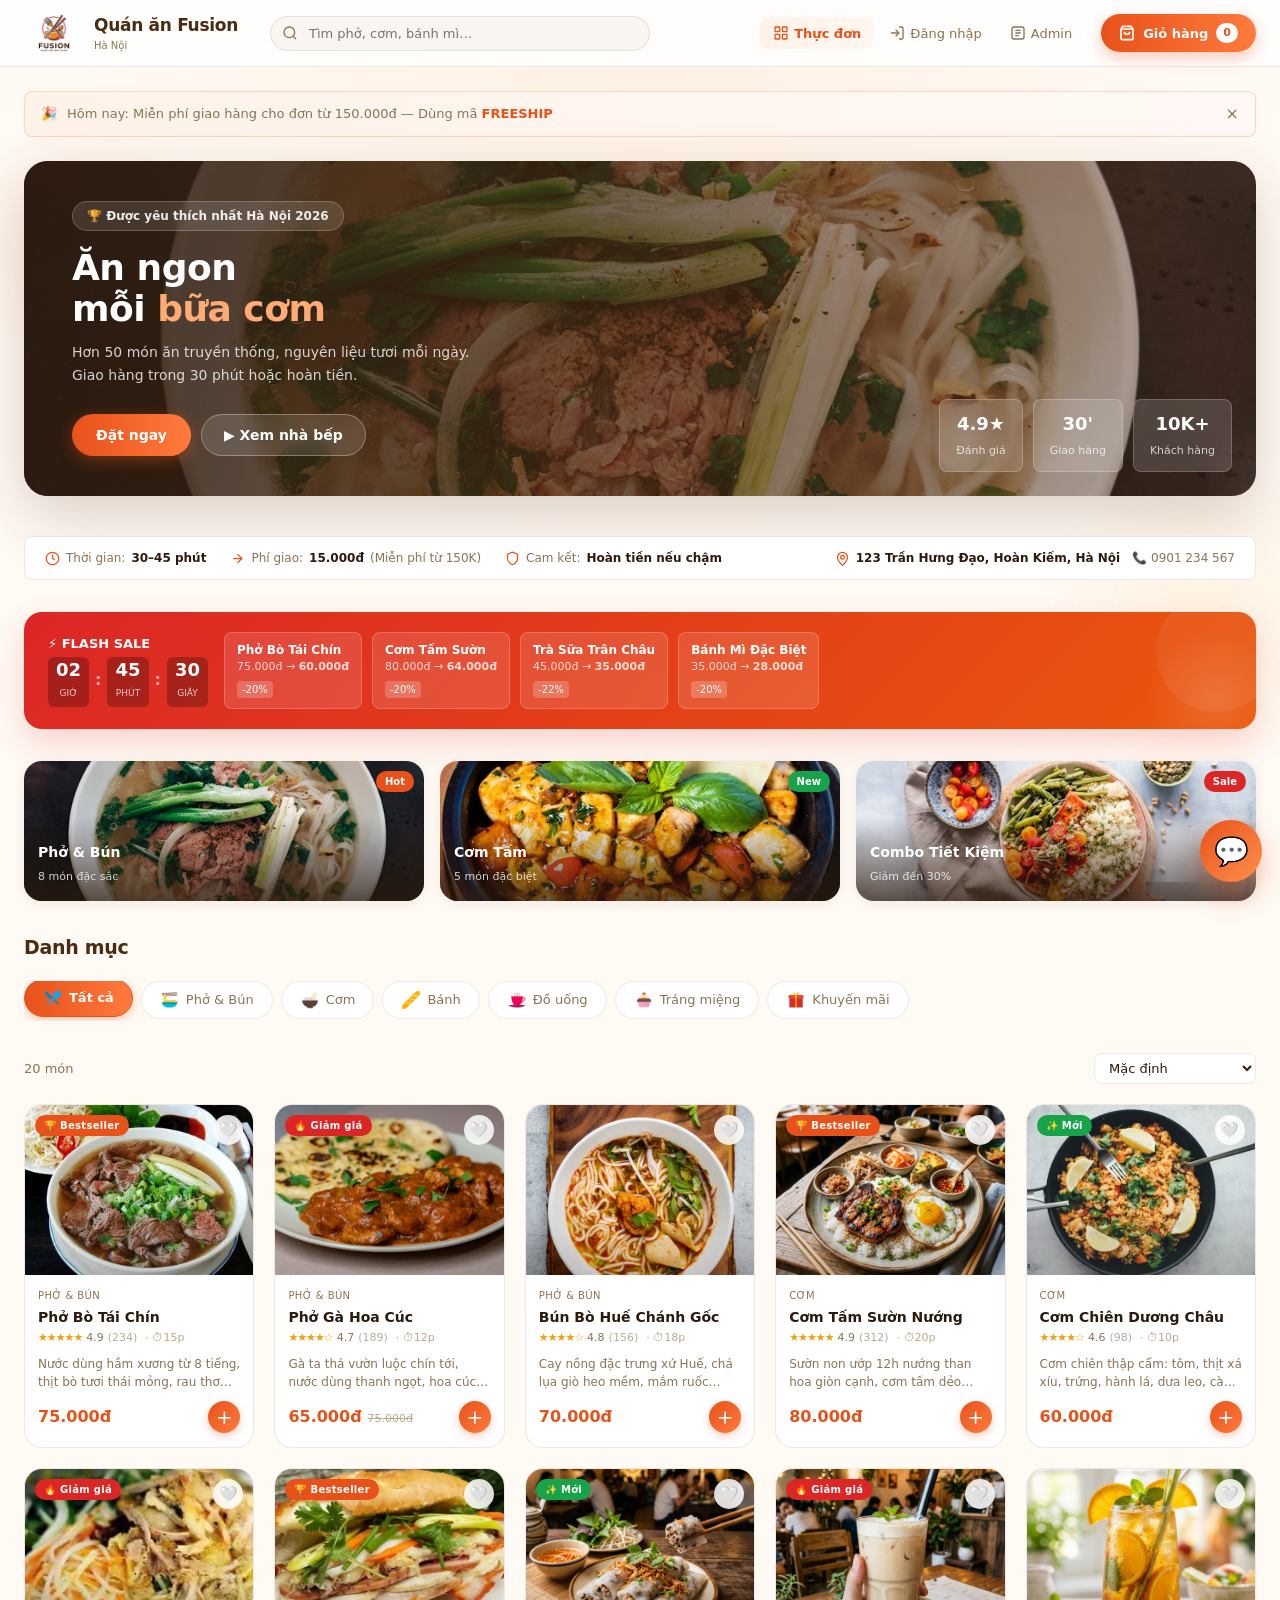
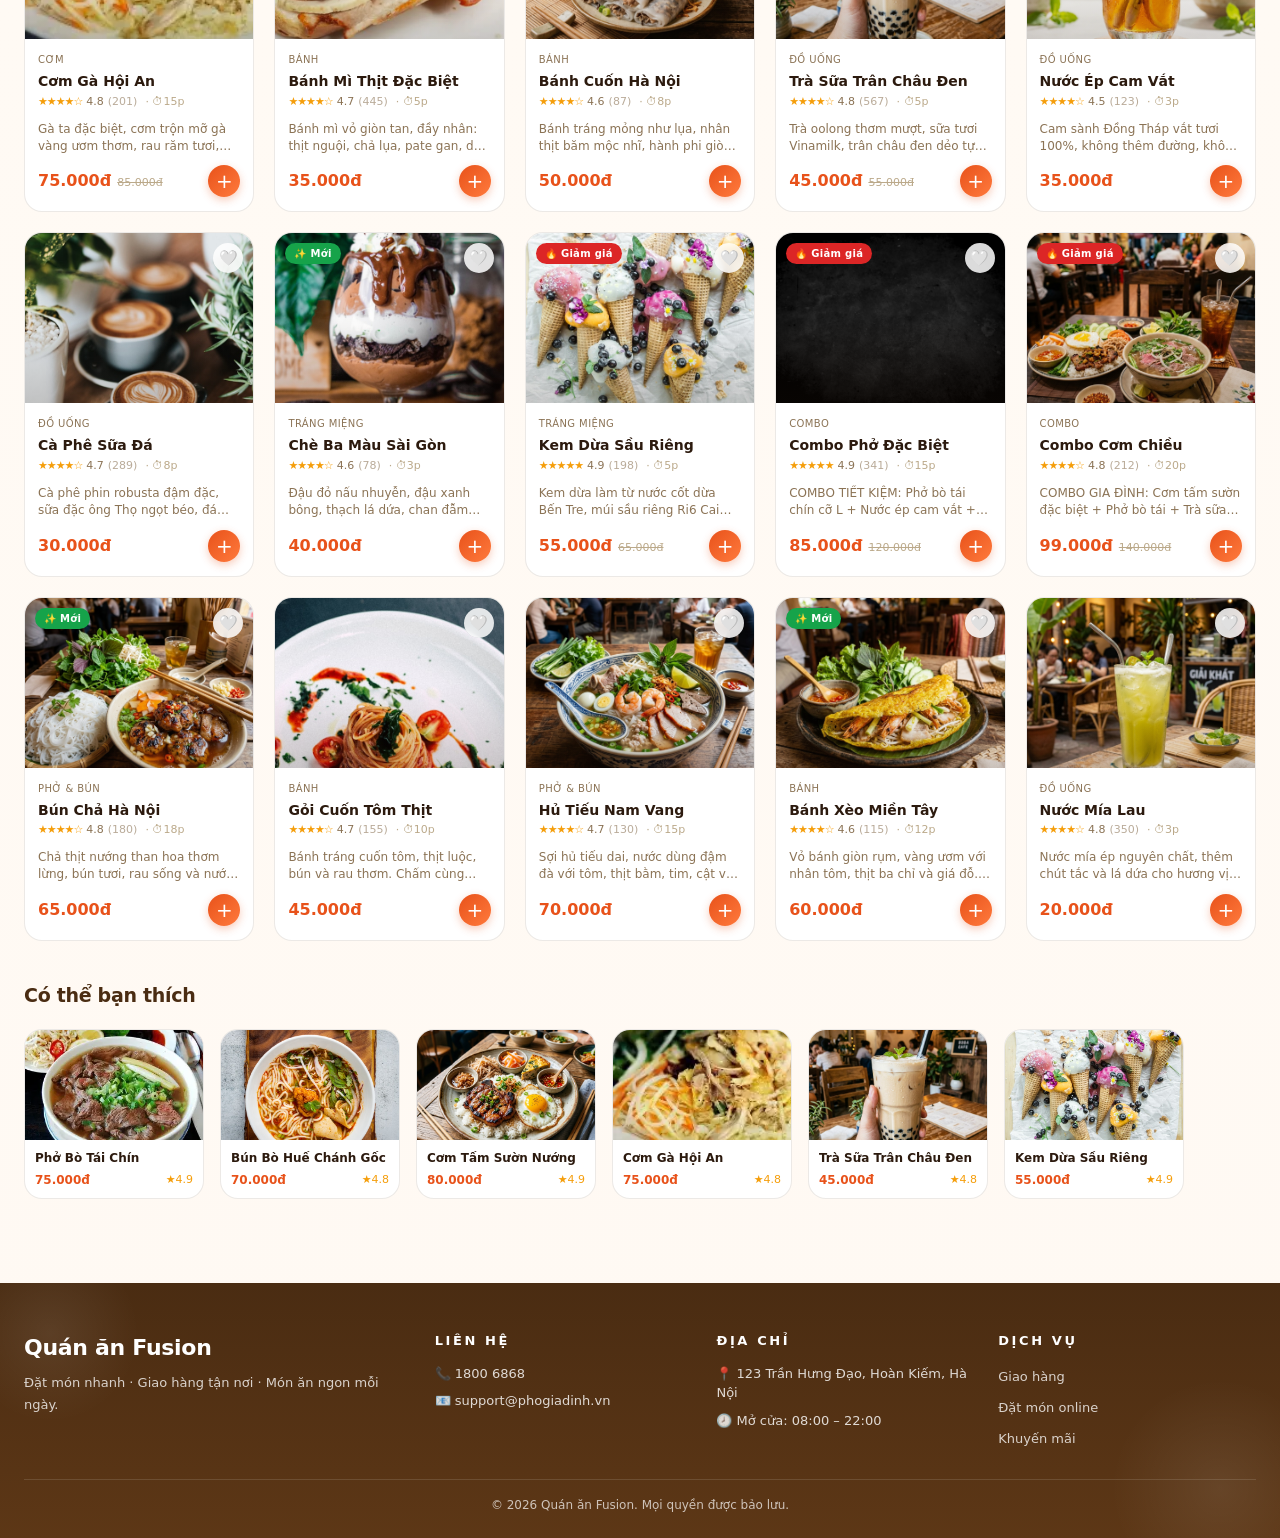
==== commit 77b02a77: "sưa loi nam" ====
--- a/index.html
+++ b/index.html
@@ -160,7 +160,7 @@
     <div class="hero-bg"><img src="images/foods/img_56392371.jpg" alt="Quán ăn Fusion"></div>
     <div class="hero-overlay"></div>
     <div class="hero-content">
-      <div class="hero-eyebrow">🏆 Được yêu thích nhất Hà Nội 2025</div>
+      <div class="hero-eyebrow">🏆 Được yêu thích nhất Hà Nội 2026</div>
       <h1>Ăn ngon<br>mỗi <span>bữa cơm</span></h1>
       <p class="hero-sub">Hơn 50 món ăn truyền thống, nguyên liệu tươi mỗi ngày.<br>Giao hàng trong 30 phút hoặc hoàn tiền.</p>
       <div class="hero-cta">
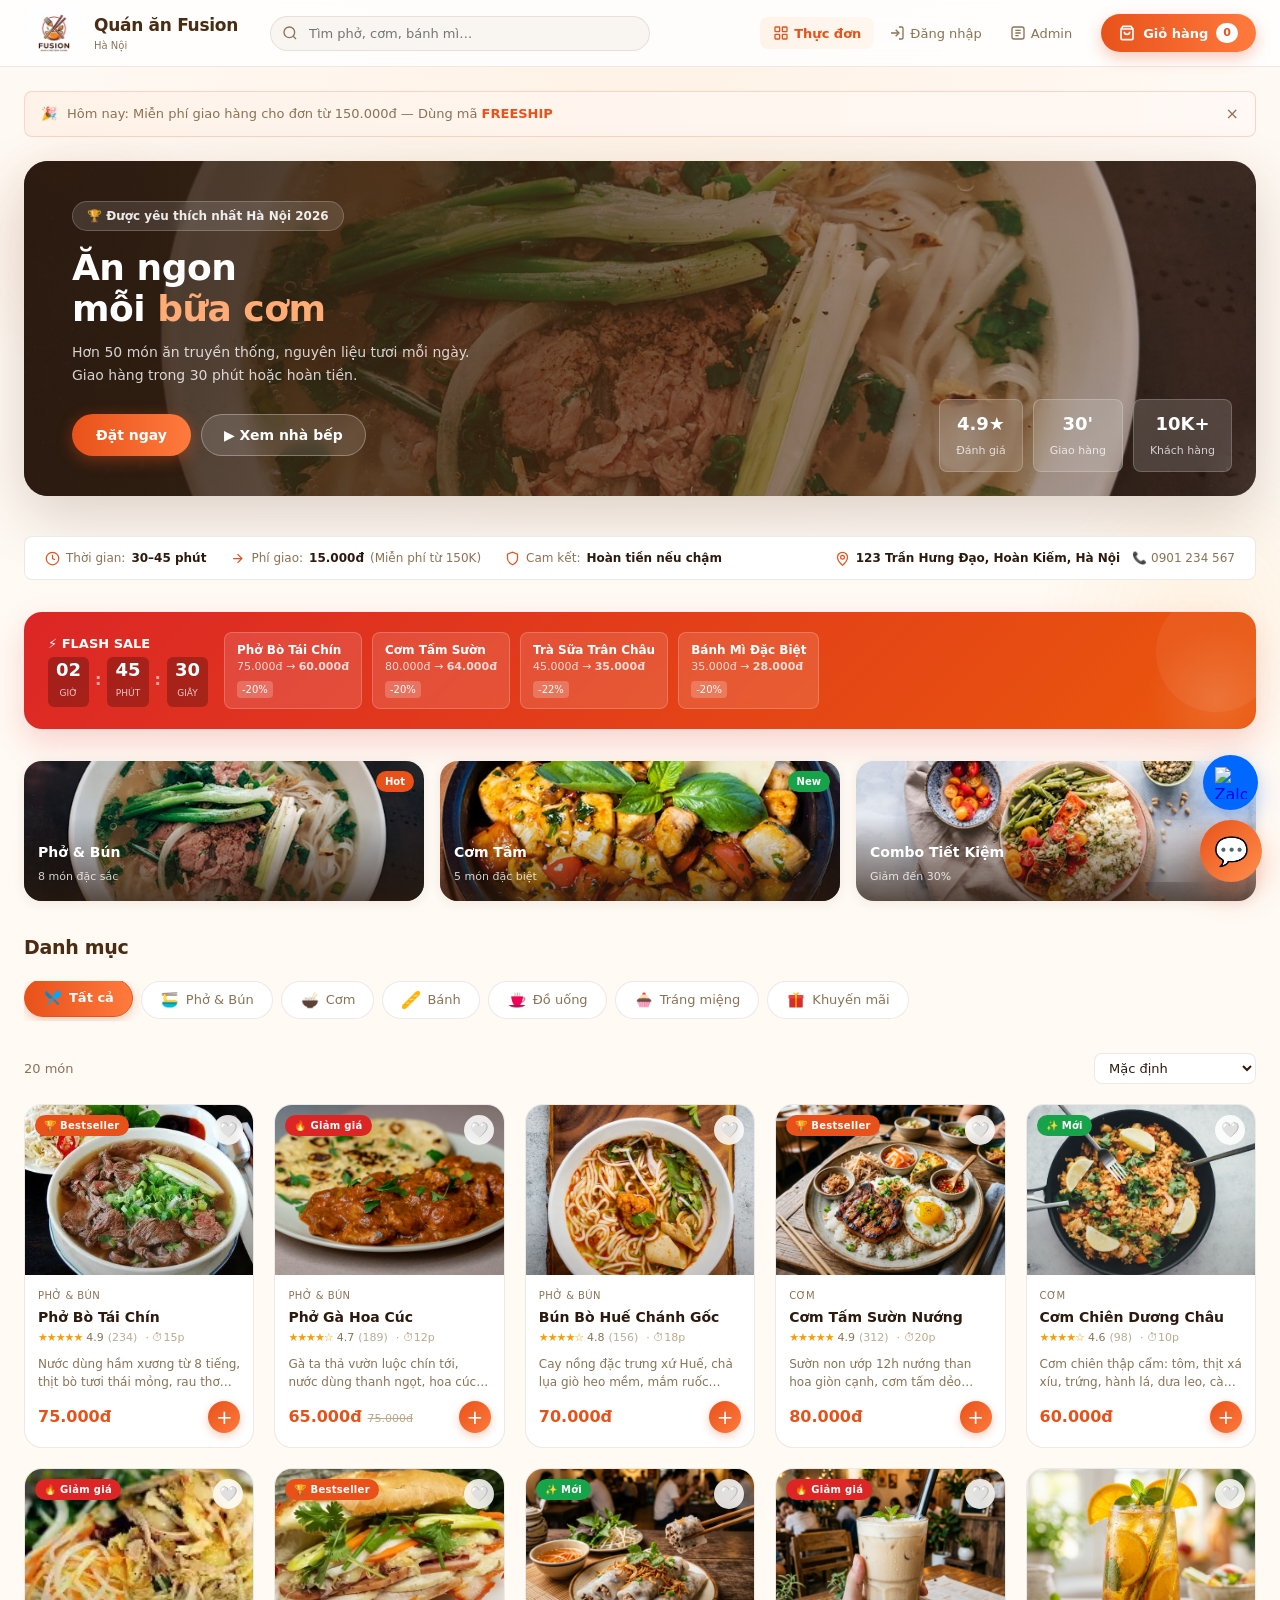
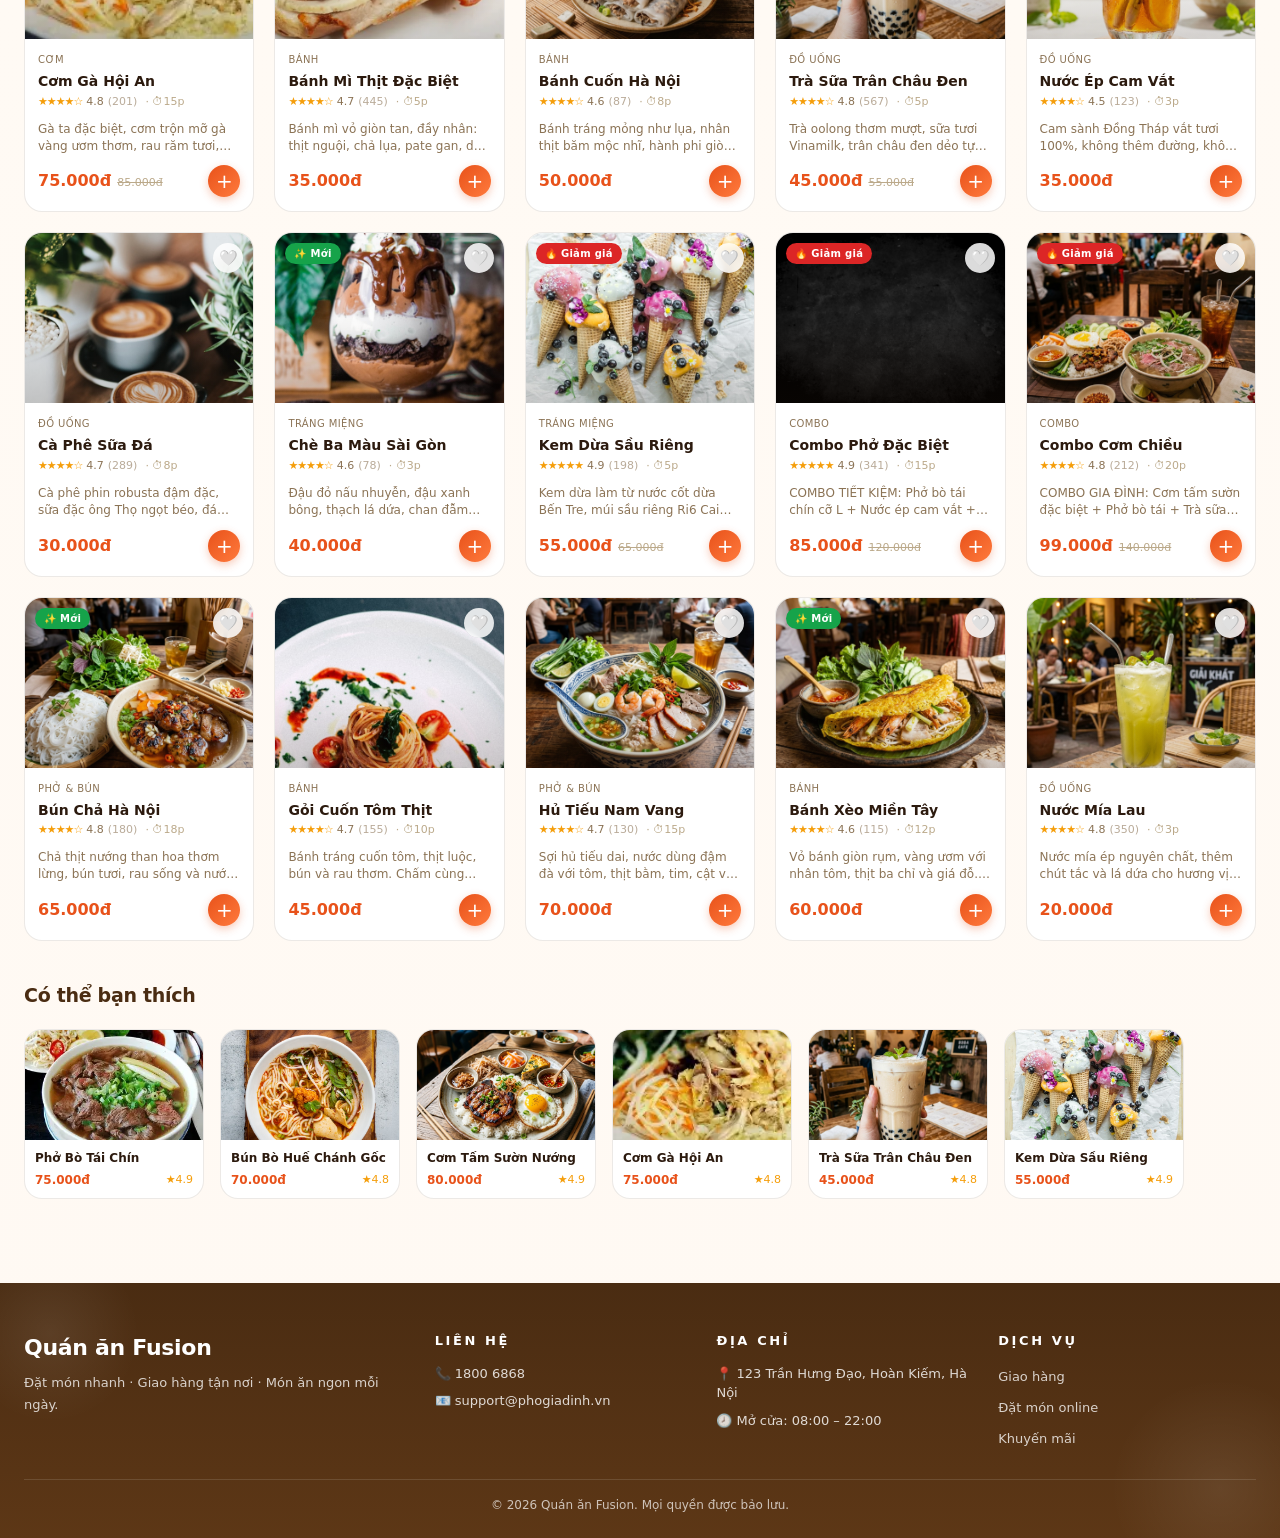
==== commit 4f6a14ef: "them zalo chat" ====
--- a/index.html
+++ b/index.html
@@ -911,6 +911,11 @@
   </div>
 </footer>
 
+<!-- Zalo Button -->
+<a href="https://zalo.me/0329004706" target="_blank" class="zalo-chat-btn">
+  <img src="https://upload.wikimedia.org/wikipedia/commons/thumb/9/91/Icon_of_Zalo.svg/120px-Icon_of_Zalo.svg.png" alt="Zalo" />
+</a>
+
 <!-- Support Chat Widget -->
 <div class="support-chat">
   <div class="support-panel" id="support-panel">
--- a/css/components/support-chat.css
+++ b/css/components/support-chat.css
@@ -2,6 +2,10 @@
 .support-chat{position:fixed;right:18px;bottom:18px;z-index:1200}
 .support-chat-btn{width:62px;height:62px;border:none;border-radius:999px;background:linear-gradient(135deg,var(--orange),#ff8f4d);color:#fff;display:grid;place-items:center;font-size:28px;box-shadow:0 12px 28px rgba(232,82,26,.35);transition:transform .2s, box-shadow .2s}
 .support-chat-btn:hover{transform:translateY(-2px) scale(1.05);box-shadow:0 16px 36px rgba(232,82,26,.45)}
+
+.zalo-chat-btn{position:fixed;right:22px;bottom:90px;z-index:1200;width:55px;height:55px;border-radius:999px;background:#0068ff;display:grid;place-items:center;box-shadow:0 10px 24px rgba(0,104,255,.3);transition:transform .2s, box-shadow .2s}
+.zalo-chat-btn img{width:32px;height:32px;object-fit:contain}
+.zalo-chat-btn:hover{transform:translateY(-2px) scale(1.05);box-shadow:0 14px 30px rgba(0,104,255,.45)}
 .support-panel{position:absolute;right:0;bottom:78px;width:min(380px,calc(100vw - 24px));background:var(--surf);border:1px solid var(--border);border-radius:18px;box-shadow:0 18px 40px rgba(0,0,0,.16);overflow:hidden;display:none}
 .support-panel.open{display:block}
 .support-panel-header{background:linear-gradient(90deg,var(--orange),#ff924f);color:#fff;padding:12px 14px;display:flex;align-items:center;justify-content:space-between}
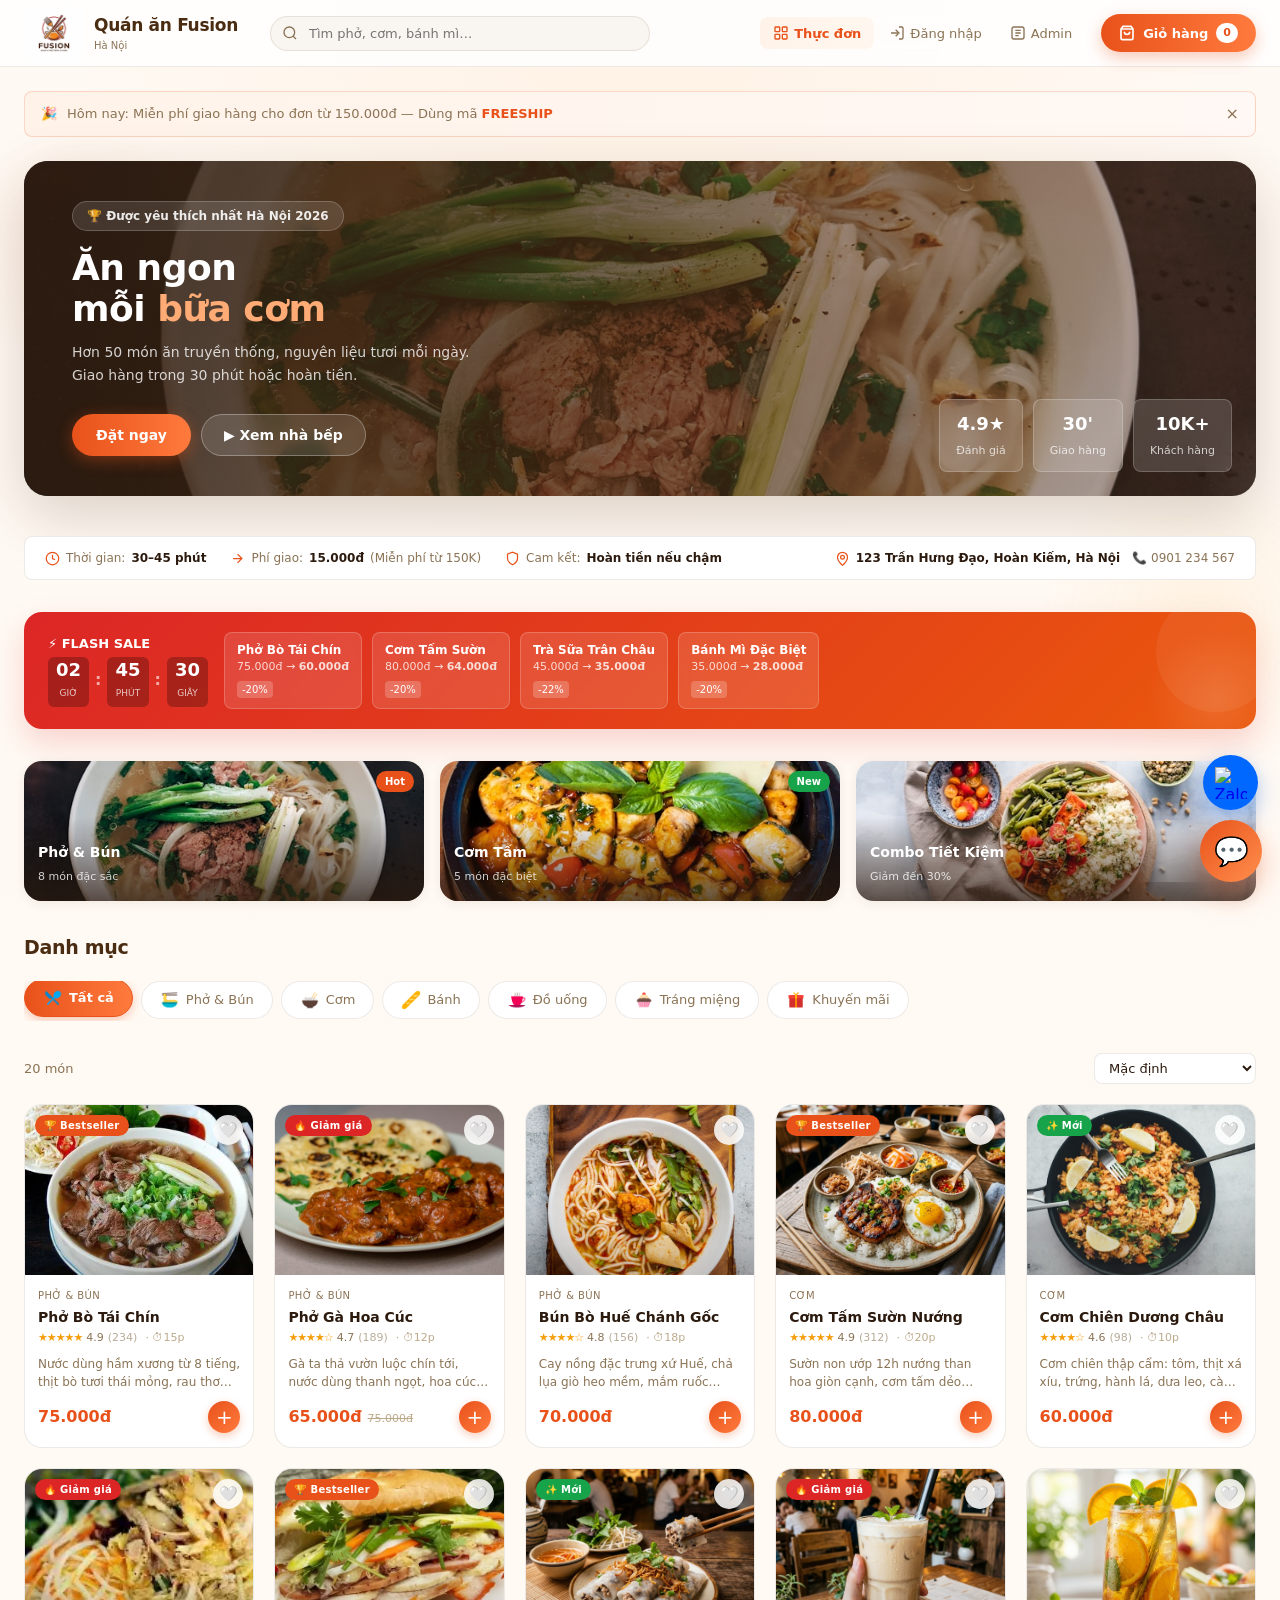
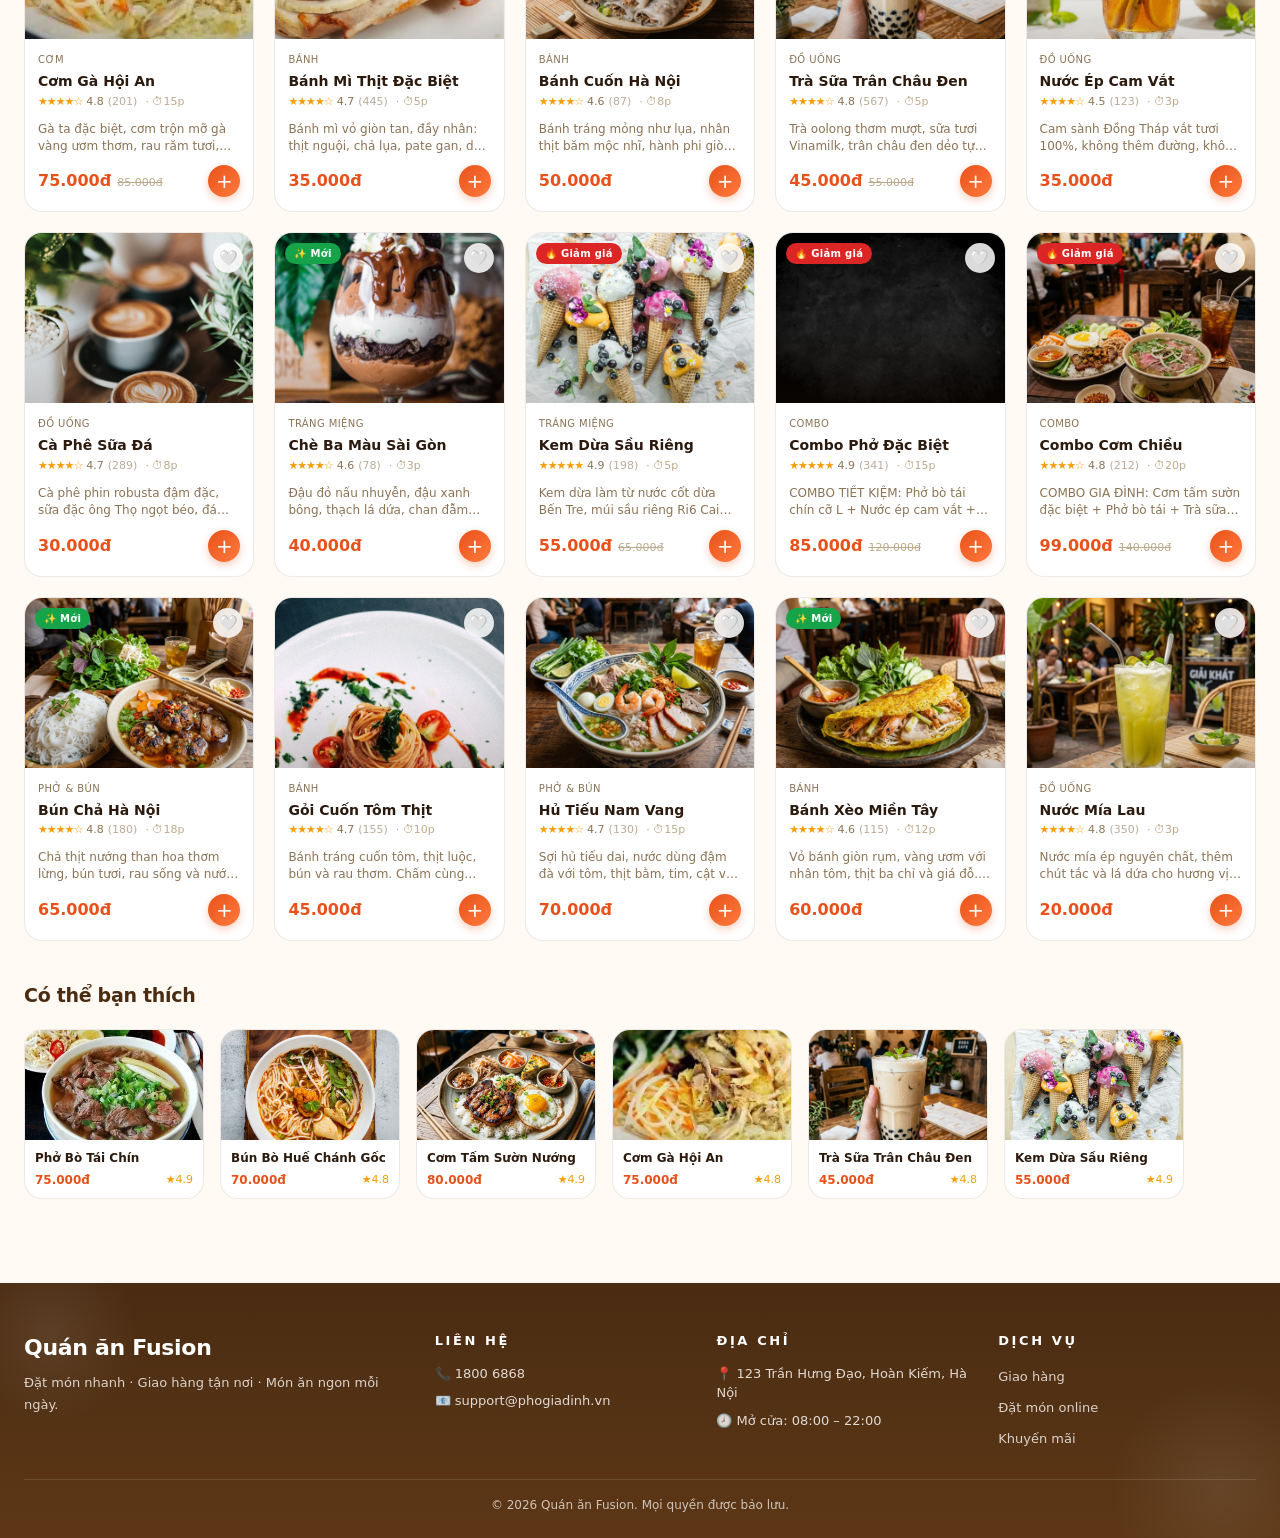
==== commit b7c92937: "update cac tinh nang dang nhap va mon an yeu thich" ====
--- a/index.html
+++ b/index.html
@@ -35,6 +35,7 @@
 <link rel="stylesheet" href="css/pages/profile.css">
 <link rel="stylesheet" href="css/pages/cart-page.css">
 <link rel="stylesheet" href="css/pages/checkout.css">
+<link rel="stylesheet" href="css/pages/auth.css">
 <!-- Responsive -->
 <link rel="stylesheet" href="css/responsive/desktop.css">
 <link rel="stylesheet" href="css/responsive/tablet.css">
@@ -380,6 +381,16 @@
       </div>
 
       <div class="profile-section">
+        <div class="ps-title" style="display:flex; justify-content:space-between; align-items:center; cursor:pointer;" onclick="toggleProfileFavs()">
+          <span>❤️ Món ăn yêu thích (<span id="profile-favs-count">0</span>)</span>
+          <span id="profile-favs-toggle-icon">▼</span>
+        </div>
+        <div id="profile-favs-list" style="display:none; grid-template-columns:1fr; gap:1rem; margin-top:1rem;">
+           <div style="color:var(--muted);font-size:13px;text-align:center;padding:1rem;">Chưa có món ăn yêu thích nào</div>
+        </div>
+      </div>
+
+      <div class="profile-section">
         <div class="ps-title">📍 Địa chỉ giao hàng</div>
         <div id="profile-address-list"></div>
       </div>
@@ -429,15 +440,122 @@
   </div>
 </div>
 
+<!-- ══════════════ PAGE: AUTH ══════════════ -->
+<div id="page-auth" class="page">
+  <div class="page-wrap" style="display:flex; justify-content:center; align-items:center; min-height:80vh">
+    <div class="auth-card" style="margin: 0 auto; box-shadow: 0 10px 30px rgba(0,0,0,0.1);">
+      <div class="logo">
+        <img src="images/logo-fusion.png" alt="Logo" class="logo-icon" style="height: 80px; width: 80px; object-fit: contain; border-radius: 12px; margin-bottom: 10px;">
+        <h2>Quán ăn Fusion</h2>
+        <p>Đăng nhập để đặt hàng và tích điểm</p>
+      </div>
+
+      <div class="tabs">
+        <button class="tab active" id="tab-login" onclick="switchTab('login')">Đăng nhập</button>
+        <button class="tab" id="tab-register" onclick="switchTab('register')">Đăng ký</button>
+      </div>
+
+      <!-- Form đăng nhập -->
+      <div id="login-panel">
+        <div class="form-sec">
+          <label class="f-label">Tài khoản</label>
+          <input class="f-in" id="l-user" type="text" placeholder="SĐT hoặc Email">
+        </div>
+        <div class="form-sec">
+          <label class="f-label">Mật khẩu</label>
+          <input class="f-in" id="l-pass" type="password" placeholder="Vui lòng nhập mật khẩu" onkeydown="if(event.key==='Enter')doLogin()">
+          <span class="forgot-link" onclick="showForgotPasswordForm()">Quên mật khẩu?</span>
+        </div>
+        <button class="btn-main" onclick="doLogin()">Đăng nhập</button>
+        <div class="divider"><span>hoặc</span></div>
+        <button class="social-btn" onclick="doSocialLogin('Google')">
+          <span class="social-icon">
+            <svg viewBox="0 0 48 48" aria-hidden="true">
+              <path fill="#FFC107" d="M43.611 20.083H42V20H24v8h11.303c-1.649 4.657-6.08 8-11.303 8-6.627 0-12-5.373-12-12s5.373-12 12-12c3.059 0 5.842 1.154 7.961 3.039l5.657-5.657C34.046 6.053 29.268 4 24 4 12.955 4 4 12.955 4 24s8.955 20 20 20c11.045 0 20-8.955 20-20 0-1.341-.138-2.65-.389-3.917z"/>
+              <path fill="#FF3D00" d="M6.306 14.691l6.571 4.819C14.655 15.108 18.961 12 24 12c3.059 0 5.842 1.154 7.961 3.039l5.657-5.657C34.046 6.053 29.268 4 24 4 16.318 4 9.656 8.337 6.306 14.691z"/>
+              <path fill="#4CAF50" d="M24 44c5.166 0 9.86-1.977 13.409-5.192l-6.19-5.238C29.211 35.091 26.715 36 24 36c-5.202 0-9.619-3.317-11.283-7.946l-6.522 5.025C9.505 39.556 16.227 44 24 44z"/>
+              <path fill="#1976D2" d="M43.611 20.083H42V20H24v8h11.303a12.04 12.04 0 01-4.087 5.571l.003-.002 6.19 5.238C36.971 39.205 44 34 44 24c0-1.341-.138-2.65-.389-3.917z"/>
+            </svg>
+          </span>
+          <span>Tiếp tục với Google</span>
+        </button>
+      </div>
+
+      <!-- Form đăng ký -->
+      <div id="register-panel" style="display:none">
+        <div class="f-row">
+          <div class="form-sec">
+            <label class="f-label">Họ</label>
+            <input class="f-in" id="r-first" type="text" placeholder="Nguyễn">
+          </div>
+          <div class="form-sec">
+            <label class="f-label">Tên</label>
+            <input class="f-in" id="r-last" type="text" placeholder="Văn A">
+          </div>
+        </div>
+        <div class="form-sec">
+          <label class="f-label">Số điện thoại</label>
+          <input class="f-in" id="r-phone" type="text" placeholder="0912 345 678">
+        </div>
+        <div class="form-sec">
+          <label class="f-label">Email</label>
+          <input class="f-in" id="r-email" type="email" placeholder="email@gmail.com">
+        </div>
+        <div class="form-sec">
+          <label class="f-label">Mật khẩu</label>
+          <input class="f-in" id="r-pass" type="password" placeholder="Ít nhất 8 ký tự">
+        </div>
+        <div class="form-sec">
+          <label class="f-label">Nhập lại mật khẩu</label>
+          <input class="f-in" id="r-confirm" type="password" placeholder="••••••••" onkeydown="if(event.key==='Enter')doRegister()">
+        </div>
+        <button class="btn-main" onclick="doRegister()">Tạo tài khoản</button>
+      </div>
+
+      <!-- Form quên mật khẩu -->
+      <div id="forgot-panel" style="display:none">
+        <div class="form-sec">
+          <label class="f-label">Email đã đăng ký</label>
+          <input class="f-in" id="f-email" type="email" placeholder="yourname@gmail.com">
+        </div>
+        <div class="form-sec">
+          <label class="f-label">Mật khẩu mới</label>
+          <input class="f-in" id="f-pass" type="password" placeholder="Ít nhất 8 ký tự">
+        </div>
+        <div class="form-sec">
+          <label class="f-label">Nhập lại mật khẩu mới</label>
+          <input class="f-in" id="f-confirm" type="password" placeholder="••••••••">
+        </div>
+        <button class="btn-main" onclick="doForgotPassword()">Đặt lại mật khẩu</button>
+        <button class="btn-out" onclick="hideForgotPasswordForm()" style="margin-top:10px">Quay lại đăng nhập</button>
+      </div>
+
+      <div id="msg" class="msg"></div>
+    </div>
+  </div>
+</div>
+
 <!-- ══════════════ PAGE: ADMIN ══════════════ -->
 <div id="page-admin" class="page">
   <div class="page-wrap">
-    <div id="admin-locked" style="display:none">
-      <div class="empty-state" style="padding:4rem 1rem">
-        <div class="empty-state-icon">🔐</div>
-        <h3>Admin chưa đăng nhập</h3>
-        <p>Vui lòng đăng nhập bằng tài khoản quản trị để mở bảng điều khiển</p>
-        <button class="btn-main" style="max-width:220px;margin:1rem auto 0" onclick="openModal('admin-login-modal')">Đăng nhập Admin</button>
+    <div id="admin-locked" style="display:none; justify-content:center; align-items:center; min-height:80vh; padding:2rem 1rem;">
+      <div class="auth-card" style="margin: 0 auto; box-shadow: 0 10px 30px rgba(0,0,0,0.1);">
+        <div class="logo">
+          <div style="font-size:56px;margin-bottom:10px;">🛠️</div>
+          <h2>Quản trị viên</h2>
+          <p>Đăng nhập để vào bảng điều khiển Admin</p>
+        </div>
+        
+        <div class="form-sec" style="margin-top:20px;">
+          <label class="f-label">Tài khoản</label>
+          <input class="f-in" id="admin-user" type="text" placeholder="admin" value="admin">
+        </div>
+        <div class="form-sec">
+          <label class="f-label">Mật khẩu</label>
+          <input class="f-in" id="admin-pass" type="password" placeholder="admin123" value="admin123" onkeydown="if(event.key==='Enter')doAdminLogin()">
+        </div>
+        <button class="btn-main" onclick="doAdminLogin()">Đăng nhập Hệ thống</button>
+        <div id="admin-msg" class="msg" style="margin-top:10px;text-align:center;"></div>
       </div>
     </div>
     <div id="admin-dashboard" style="display:none">
@@ -458,7 +576,6 @@
                 <div class="sec-title">Tổng quan hôm nay</div>
                 <div style="font-size:12px;color:var(--muted)">Cập nhật lúc <span id="admin-now"></span></div>
               </div>
-              <button class="btn-main" style="width:auto;padding:10px 14px" onclick="openAdminItemModal()">➕ Thêm món</button>
             </div>
             <div class="admin-stats">
               <div class="admin-stat"><strong id="admin-stat-orders">0</strong><span>Đơn hôm nay</span></div>
@@ -565,16 +682,6 @@
      MODALS — Auth
      ═══════════════════════════════ -->
 
-<!-- Modal: Đăng nhập / Đăng ký (redirect) -->
-<div class="ov" id="login-modal" onclick="closeOvOutside(event,'login-modal')">
-  <div class="modal" style="padding:2rem;max-width:520px;text-align:center">
-    <button class="modal-close" onclick="closeModal('login-modal')">✕</button>
-    <div style="font-size:48px;margin-bottom:.75rem">🔐</div>
-    <h2 style="font-size:20px;font-weight:900;color:var(--brown);margin-bottom:.5rem">Đăng nhập / Đăng ký</h2>
-    <p style="font-size:13px;color:var(--muted);margin-bottom:1rem">Bạn sẽ được chuyển đến trang riêng để đăng nhập hoặc tạo tài khoản.</p>
-    <button class="btn-main" onclick="window.location.href='src/partials/auth.html'">Đi đến trang đăng nhập</button>
-  </div>
-</div>
 
 <!-- Modal: Đăng xuất -->
 <div class="ov" id="logout-modal" onclick="closeOvOutside(event,'logout-modal')">
@@ -595,19 +702,7 @@
      MODALS — Admin
      ═══════════════════════════════ -->
 
-<!-- Modal: Đăng nhập Admin -->
-<div class="ov" id="admin-login-modal" onclick="closeOvOutside(event,'admin-login-modal')">
-  <div class="modal" style="padding:2rem;max-width:420px">
-    <button class="modal-close" onclick="closeModal('admin-login-modal')">✕</button>
-    <div style="text-align:center;margin-bottom:1.5rem">
-      <div style="font-size:40px;margin-bottom:.5rem">🛠️</div>
-      <h2 style="font-size:22px;font-weight:900;color:var(--brown)">Đăng nhập Admin</h2>
-    </div>
-    <div class="form-sec"><label class="f-label">Tên đăng nhập</label><input class="f-in" id="admin-user" type="text" value="admin"></div>
-    <div class="form-sec" style="margin-top:1rem"><label class="f-label">Mật khẩu</label><input class="f-in" id="admin-pass" type="password" value="admin123"></div>
-    <button class="btn-main" style="margin-top:1rem" onclick="doAdminLogin()">Đăng nhập</button>
-  </div>
-</div>
+
 
 <!-- Modal: Thêm / sửa mã khuyến mãi -->
 <div class="ov" id="admin-promo-modal" onclick="closeOvOutside(event,'admin-promo-modal')">
@@ -863,6 +958,7 @@
 <script src="js/admin/admin-promos.js"></script>
 <script src="js/admin/admin-reports.js"></script>
 <!-- Auth -->
+<script src="https://accounts.google.com/gsi/client" async defer></script>
 <script src="js/auth/auth.js"></script>
 <script src="js/auth/login.js"></script>
 <script src="js/auth/register.js"></script>
--- a/css/pages/auth.css
+++ b/css/pages/auth.css
@@ -0,0 +1,37 @@
+/* ── AUTH PAGE (Scoped to .auth-card) ── */
+.auth-card{
+  width:min(460px,100%);
+  background:#fff;
+  border-radius:18px;
+  box-shadow:0 18px 45px rgba(0,0,0,.12);
+  padding:32px 24px;
+}
+.auth-card .logo{display:flex;flex-direction:column;align-items:center;margin-bottom:18px}
+.auth-card .logo-mark{font-size:44px;margin-bottom:6px}
+.auth-card h2{margin:0;font-size:22px;color:#7a4a1d}
+.auth-card p{margin:6px 0 0;color:#7d6d5a;font-size:13px}
+.auth-card .tabs{display:flex;border-bottom:1px solid #eee;margin:22px 0 18px}
+.auth-card .tab{flex:1;background:none;border:none;padding:12px 10px;font-size:14px;font-weight:700;color:#8b6f57;cursor:pointer}
+.auth-card .tab.active{color:#f97316;border-bottom:3px solid #f97316}
+.auth-card .form-sec{margin-bottom:14px}
+.auth-card .f-label{display:block;font-size:12px;color:#7d6d5a;margin-bottom:6px;font-weight:600}
+.auth-card .f-in{width:100%;padding:12px 14px;border:1px solid #e7d6bb;border-radius:12px;outline:none;font-size:14px;}
+.auth-card .f-in:focus{border-color:#f97316;box-shadow:0 0 0 3px rgba(249,115,22,.12)}
+.auth-card .f-row{display:grid;grid-template-columns:1fr 1fr;gap:12px}
+.auth-card .btn-main{width:100%;border:none;background:#f97316;color:#fff;padding:12px 14px;border-radius:12px;font-size:14px;font-weight:800;cursor:pointer;margin-top:10px}
+.auth-card .btn-out{width:100%;border:1px solid #f97316;background:#fff;color:#f97316;padding:12px 14px;border-radius:12px;font-size:14px;font-weight:800;cursor:pointer;margin-top:10px}
+.auth-card .forgot-link{font-size:12px;color:#f97316;font-weight:700;cursor:pointer;text-align:right;display:block;margin-top:8px}
+.auth-card .hint{font-size:12px;color:#8b6d5a;margin-top:10px}
+.auth-card .social-btn{width:100%;padding:12px 14px;border:1px solid #e7e7e7;border-radius:12px;background:#fff;cursor:pointer;margin-top:8px;font-weight:600;display:flex;align-items:center;justify-content:center;gap:12px}
+.auth-card .social-icon{width:22px;height:22px;display:inline-flex;align-items:center;justify-content:center;flex-shrink:0}
+.auth-card .social-icon svg{width:22px;height:22px}
+.auth-card .divider{text-align:center;font-size:12px;color:#999;position:relative;margin:16px 0}
+.auth-card .divider:before{content:'';position:absolute;left:0;right:0;top:50%;height:1px;background:#eee;z-index:0}
+.auth-card .divider span{position:relative;background:#fff;padding:0 10px;z-index:1}
+.auth-card .msg{margin-top:12px;font-size:13px;text-align:center}
+.auth-card .msg.success{color:#16a34a}
+.auth-card .msg.error{color:#dc2626}
+@media (max-width: 480px){
+  .auth-card .f-row{grid-template-columns:1fr}
+  .auth-card{padding:28px 18px}
+}
